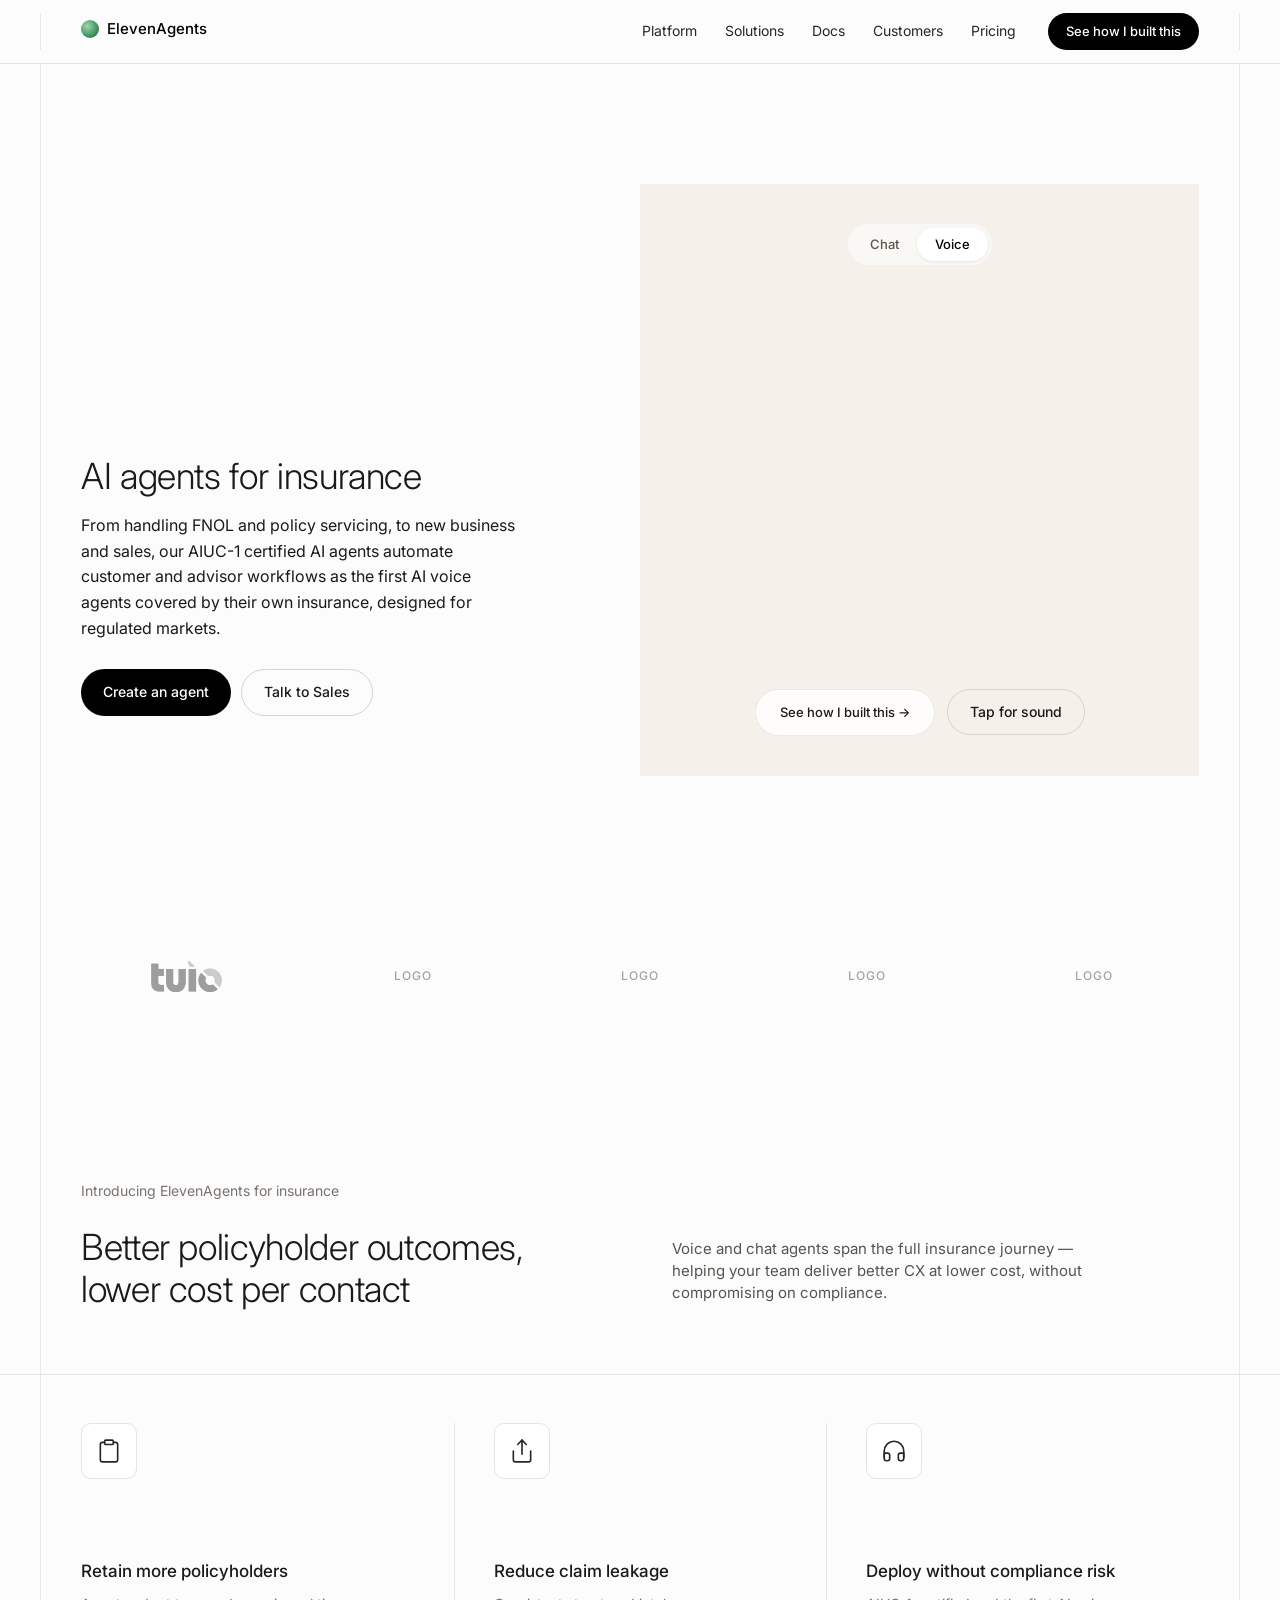
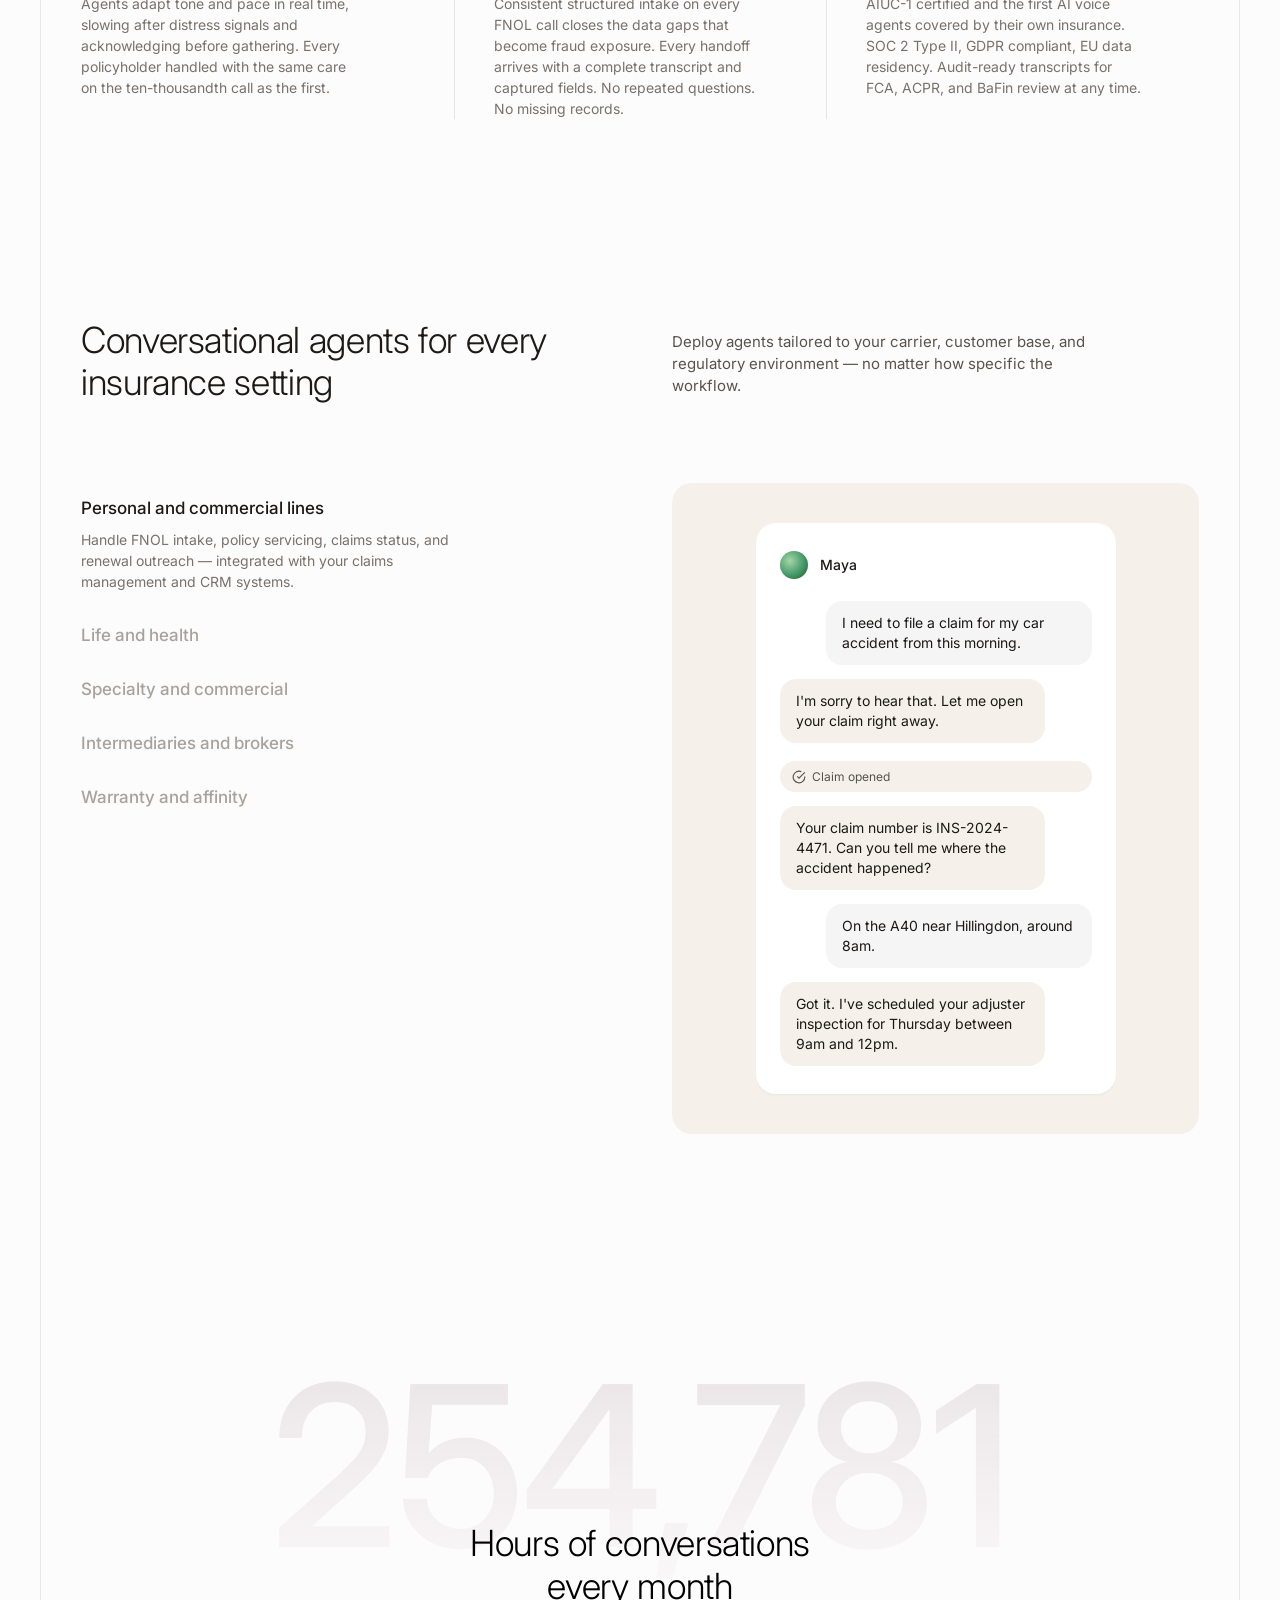
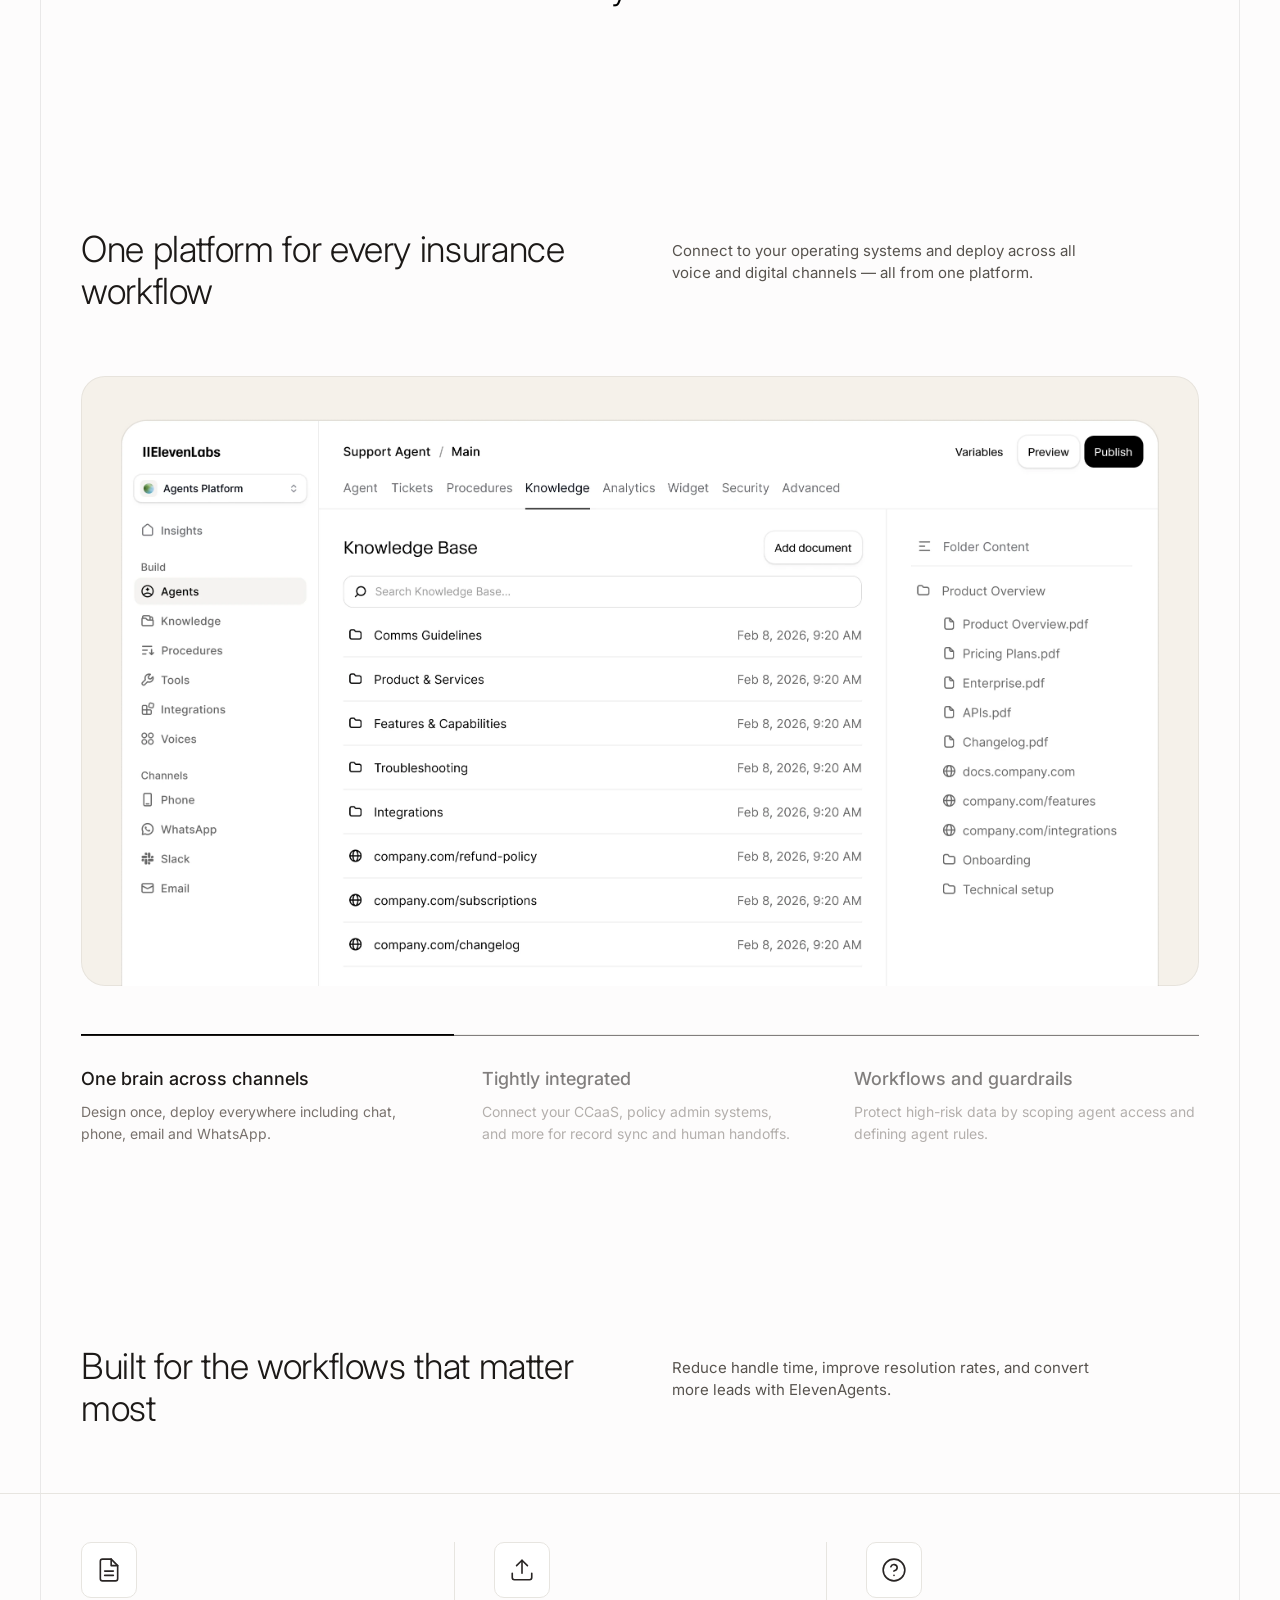
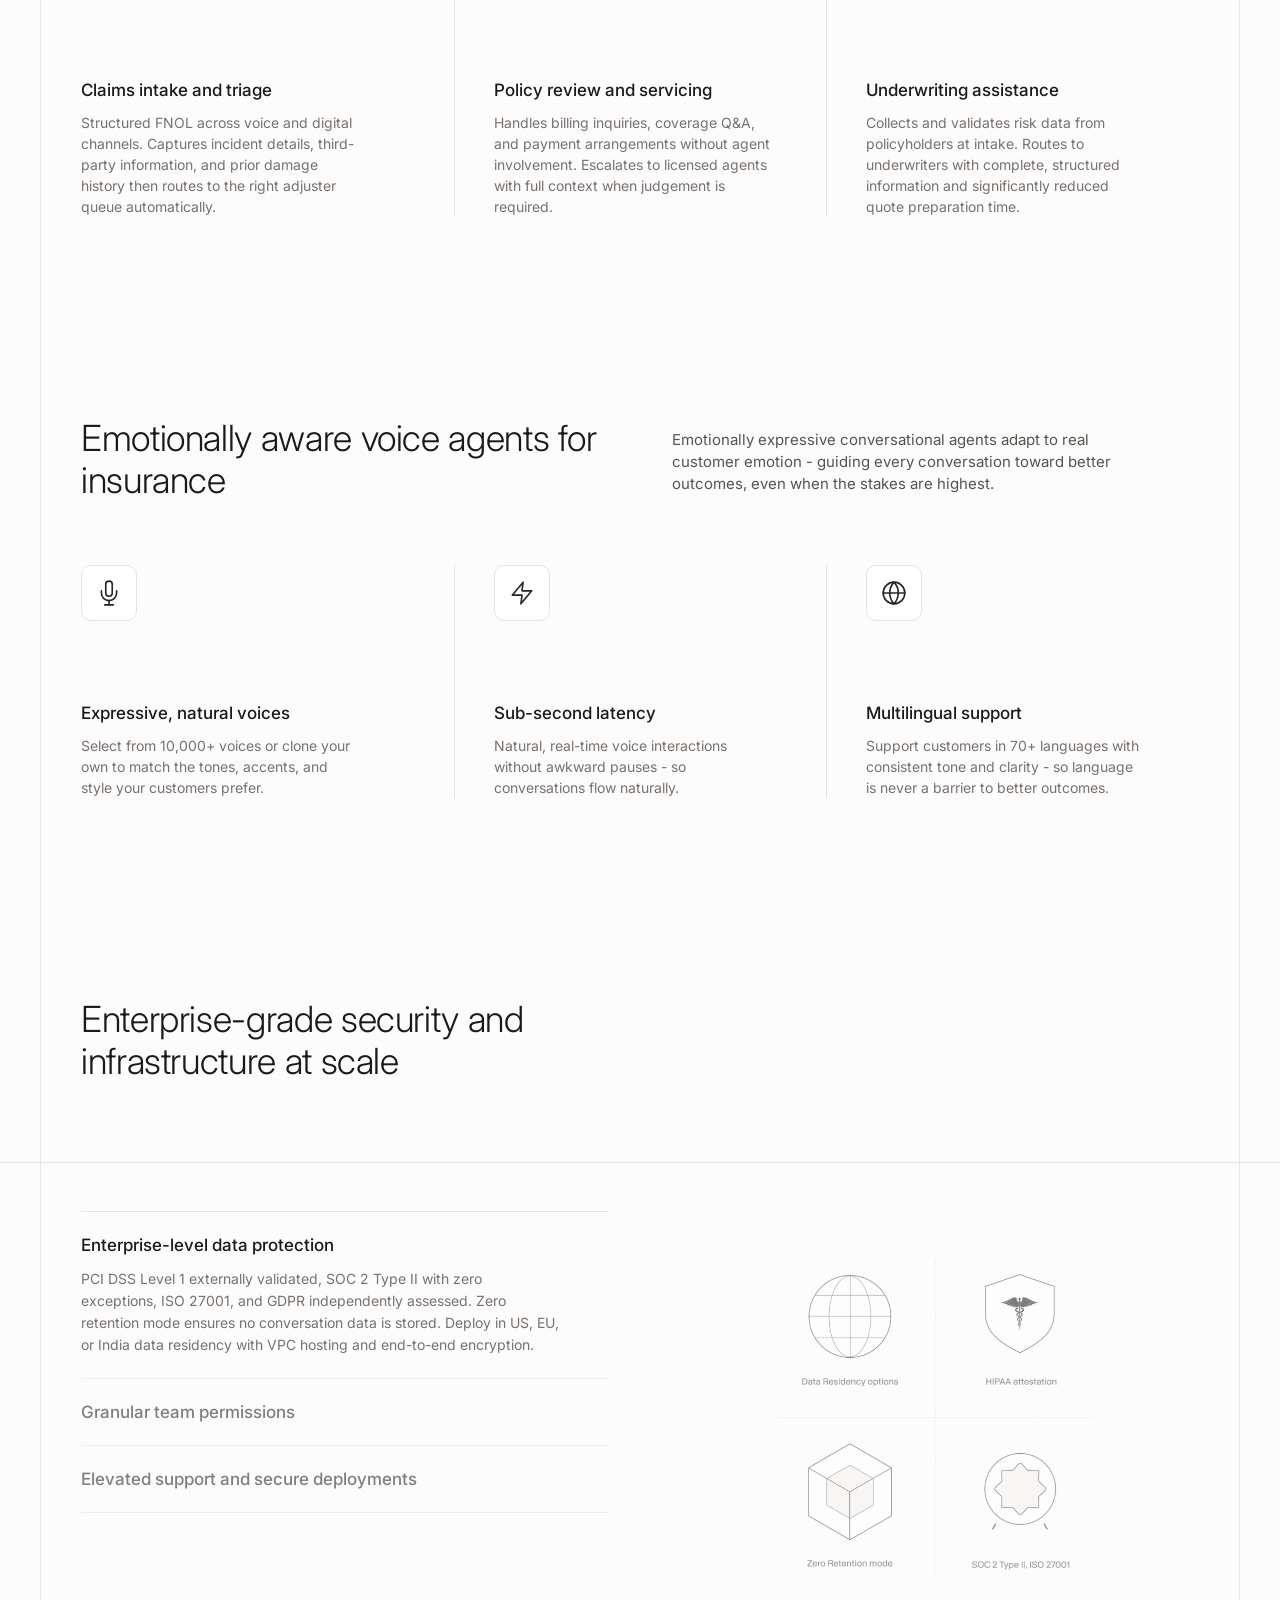
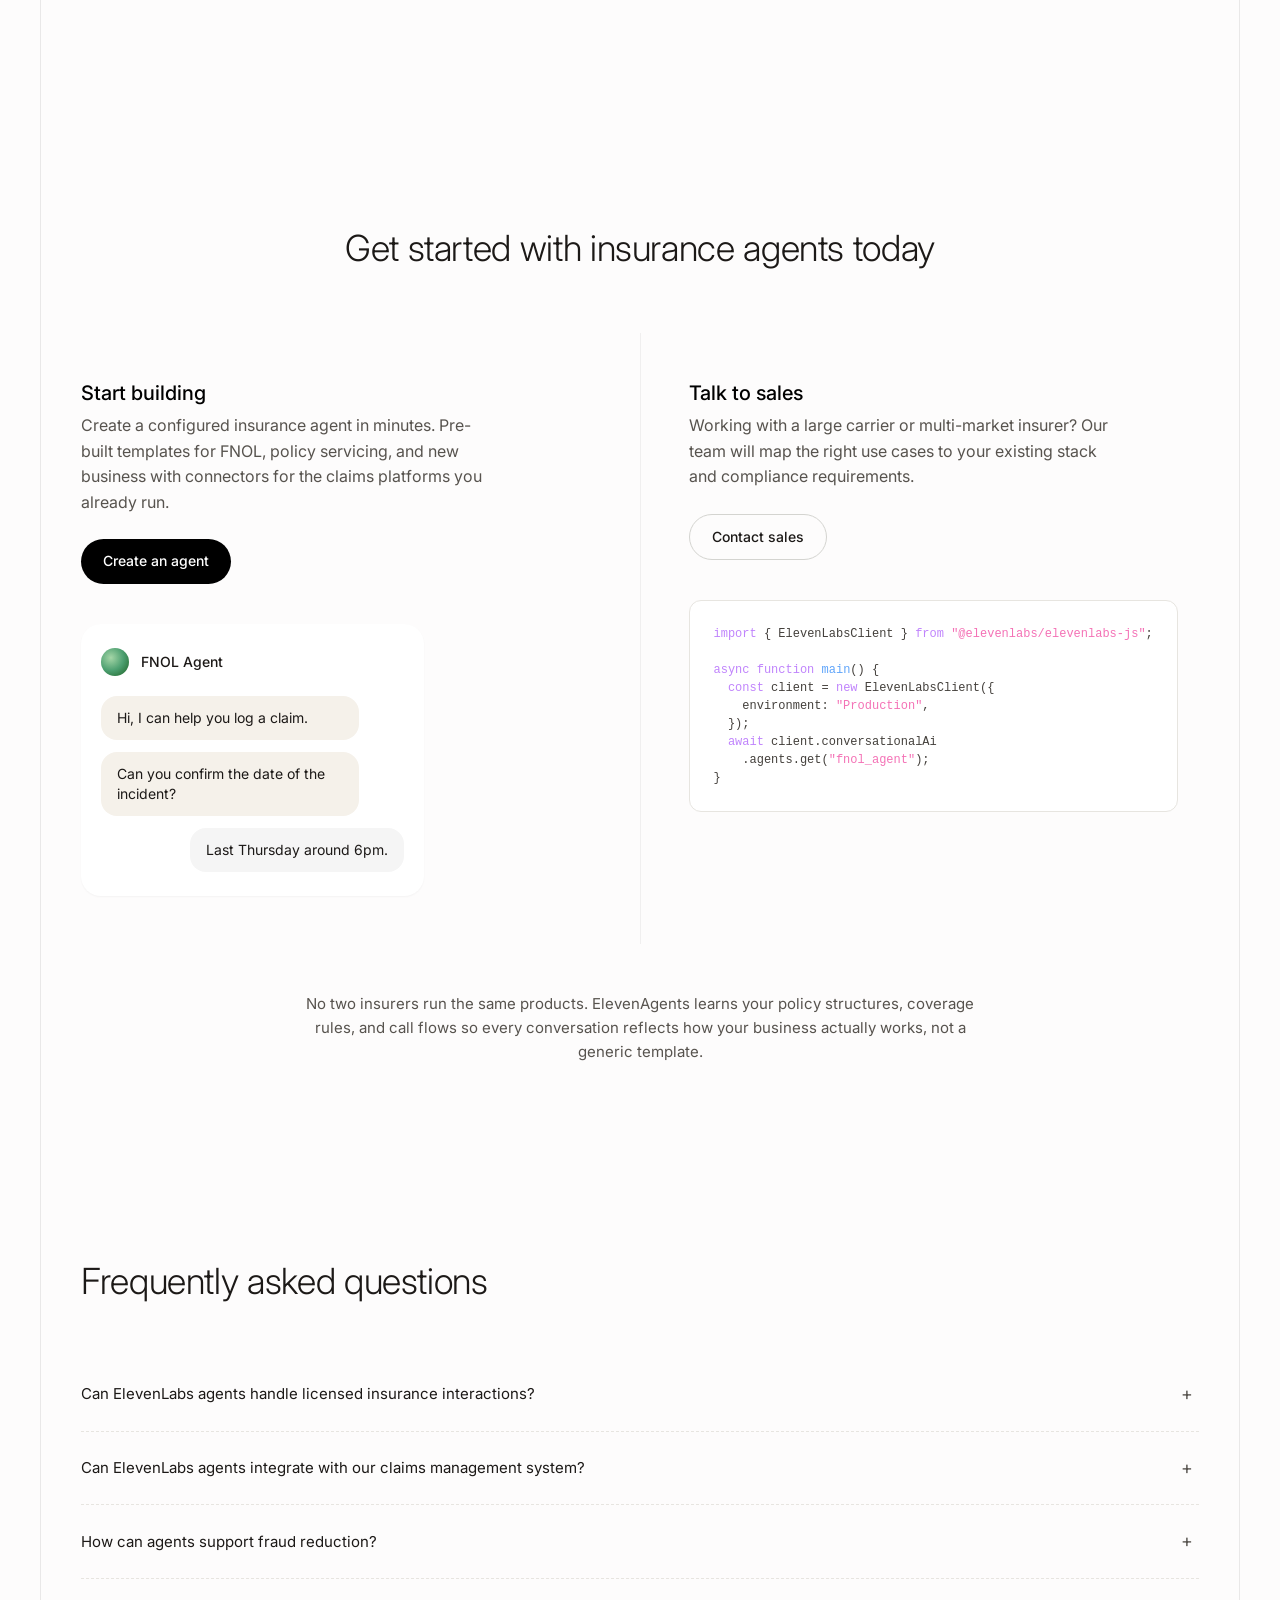
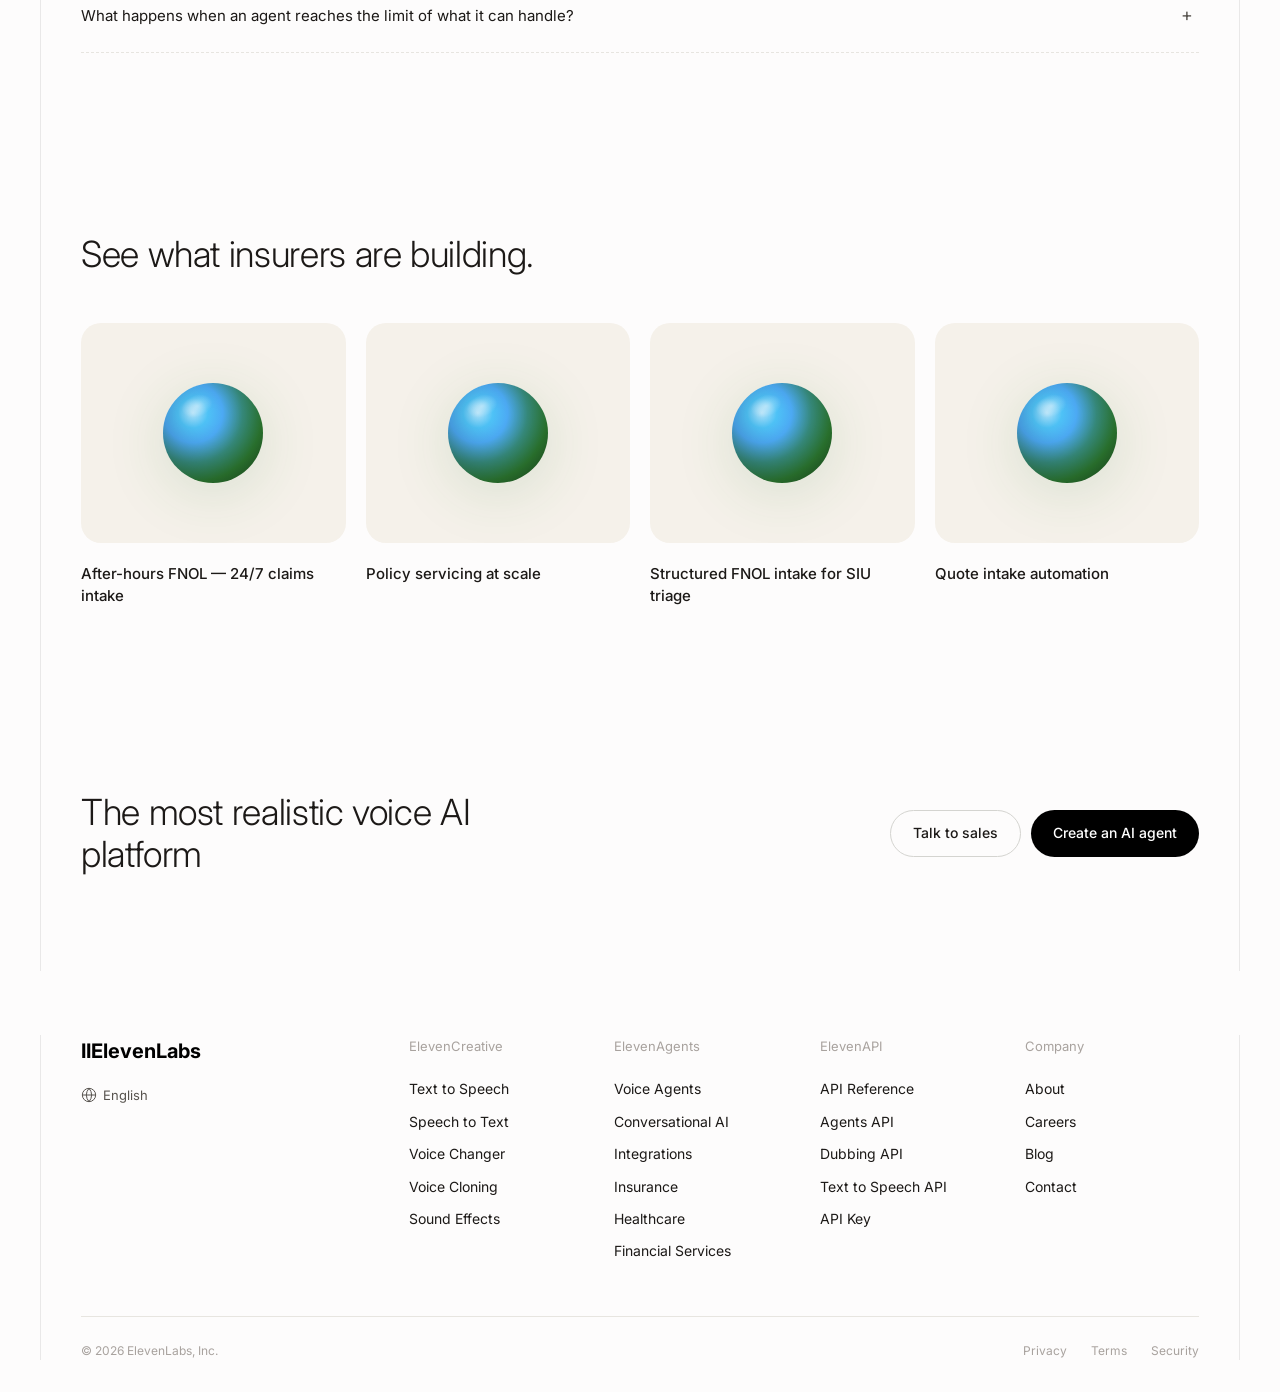
==== index.html @ 8e5d52f4 "Link Talk to Sales buttons to ElevenLabs contact page, Docs to overview Co-Authored-By: Claude Opus " ====
<!DOCTYPE html>
<html lang="en">
<head>
  <meta charset="UTF-8">
  <meta name="viewport" content="width=device-width, initial-scale=1.0">
  <title>ElevenLabs · AI Agents for Insurance</title>
  <meta name="description" content="AI agents that handle claims intake, policy servicing, and new business calls with the accuracy and care that builds lasting trust.">
  <link rel="preconnect" href="https://fonts.googleapis.com">
  <link rel="preconnect" href="https://fonts.gstatic.com" crossorigin>
  <link href="https://fonts.googleapis.com/css2?family=Inter:wght@400;500;600;700&display=swap" rel="stylesheet">
  <style>
    @font-face { font-family: Waldenburg; src: url("https://eleven-public-cdn.elevenlabs.io/marketing_website/_next/static/chunks/src/app/_ui/fonts/waldenburg/KMR-Waldenburg-Buch-latin.1f7863d3c4317f3d.woff2") format("woff2"); font-weight: 300; font-style: normal; font-display: swap; }
    @font-face { font-family: Waldenburg; src: url("https://eleven-public-cdn.elevenlabs.io/marketing_website/_next/static/chunks/src/app/_ui/fonts/waldenburg/KMR-Waldenburg-Normal-latin.47fcefe5bf77b4e5.woff2") format("woff2"); font-weight: 400; font-style: normal; font-display: swap; }
    @font-face { font-family: Waldenburg; src: url("https://eleven-public-cdn.elevenlabs.io/marketing_website/_next/static/chunks/src/app/_ui/fonts/waldenburg/KMR-Waldenburg-Fett-latin.e6b0db8ee0a63897.woff2") format("woff2"); font-weight: 700; font-style: normal; font-display: swap; }
  </style>
  <link rel="stylesheet" href="styles.css">
</head>
<body>

  <!-- ===== 1. HEADER ===== -->
  <header class="site-header">
    <div class="container">
      <div class="header-left">
        <a href="#" class="logo">
          <span class="logo-dot"></span>
          ElevenAgents
        </a>
      </div>
      <div class="header-right">
        <nav class="nav-links">
          <a href="#">Platform</a>
          <a href="#">Solutions</a>
          <a href="https://elevenlabs.io/docs/eleven-agents/overview">Docs</a>
          <a href="#">Customers</a>
          <a href="#">Pricing</a>
        </nav>
        <a href="under-the-hood.html" class="btn btn-primary btn-nav">See how I built this</a>
      </div>
    </div>
  </header>

  <!-- ===== 2. HERO ===== -->
  <section class="hero" id="hero">
    <div class="container">
      <div class="hero-inner">
        <div class="hero-content">
          <h1>AI agents for insurance</h1>
          <p>From handling FNOL and policy servicing, to new business and sales, our AIUC-1 certified AI agents automate customer and advisor workflows as the first AI voice agents covered by their own insurance, designed for regulated markets.</p>
          <div class="hero-ctas">
            <a href="#get-started" class="btn btn-primary">Create an agent</a>
            <a href="https://elevenlabs.io/contact-sales?platform=agents" class="btn btn-outline">Talk to Sales</a>
          </div>
        </div>
        <div class="hero-visual">
          <div class="hero-widget">
            <div class="widget-toggle">
              <span class="toggle-option">Chat</span>
              <span class="toggle-option active">Voice</span>
            </div>
            <video class="sphere-video" autoplay muted loop playsinline preload="auto" poster="">
              <source src="assets/hero-sphere.mp4" type="video/mp4">
            </video>
            <div class="widget-cta-row">
              <a href="under-the-hood.html" class="btn btn-outline widget-cta">See how I built this →</a>
              <button type="button" class="btn btn-outline sphere-audio-toggle" aria-label="Unmute" aria-pressed="false">Tap for sound</button>
            </div>
          </div>
        </div>
      </div>
    </div>
  </section>

  <!-- ===== LOGO BAR ===== -->
  <div class="logo-bar">
    <div class="container">
      <div class="logo-bar-inner">
        <div class="logo-placeholder"><img src="assets/logo-tuio.png" alt="Tuio"></div>
        <div class="logo-placeholder">Logo</div>
        <div class="logo-placeholder">Logo</div>
        <div class="logo-placeholder">Logo</div>
        <div class="logo-placeholder">Logo</div>
      </div>
    </div>
  </div>

  <!-- ===== 3. VALUE PROPS ===== -->
  <section class="value-props" id="value-props">
    <div class="container">
      <span class="section-label">Introducing ElevenAgents for insurance</span>
      <div class="split-header">
        <h2>Better policyholder outcomes, lower cost per contact</h2>
        <p>Voice and chat agents span the full insurance journey — helping your team deliver better CX at lower cost, without compromising on compliance.</p>
      </div>

      <div class="divider"></div>

      <div class="three-col-dividers">
        <div class="col-item">
          <div class="col-icon">
            <svg viewBox="0 0 24 24" fill="none" stroke="currentColor" stroke-width="1.5" stroke-linecap="round" stroke-linejoin="round"><rect x="8" y="2" width="8" height="4" rx="1" ry="1"/><path d="M16 4h2a2 2 0 0 1 2 2v14a2 2 0 0 1-2 2H6a2 2 0 0 1-2-2V6a2 2 0 0 1 2-2h2"/></svg>
          </div>
          <h3>Retain more policyholders</h3>
          <p>Agents adapt tone and pace in real time, slowing after distress signals and acknowledging before gathering. Every policyholder handled with the same care on the ten-thousandth call as the first.</p>
        </div>

        <div class="col-item">
          <div class="col-icon">
            <svg viewBox="0 0 24 24" fill="none" stroke="currentColor" stroke-width="1.5" stroke-linecap="round" stroke-linejoin="round"><path d="M4 12v8a2 2 0 0 0 2 2h12a2 2 0 0 0 2-2v-8"/><polyline points="16 6 12 2 8 6"/><line x1="12" y1="2" x2="12" y2="15"/></svg>
          </div>
          <h3>Reduce claim leakage</h3>
          <p>Consistent structured intake on every FNOL call closes the data gaps that become fraud exposure. Every handoff arrives with a complete transcript and captured fields. No repeated questions. No missing records.</p>
        </div>

        <div class="col-item">
          <div class="col-icon">
            <svg viewBox="0 0 24 24" fill="none" stroke="currentColor" stroke-width="1.5" stroke-linecap="round" stroke-linejoin="round"><path d="M3 18v-6a9 9 0 0 1 18 0v6"/><path d="M21 19a2 2 0 0 1-2 2h-1a2 2 0 0 1-2-2v-3a2 2 0 0 1 2-2h3zM3 19a2 2 0 0 0 2 2h1a2 2 0 0 0 2-2v-3a2 2 0 0 0-2-2H3z"/></svg>
          </div>
          <h3>Deploy without compliance risk</h3>
          <p>AIUC-1 certified and the first AI voice agents covered by their own insurance. SOC 2 Type II, GDPR compliant, EU data residency. Audit-ready transcripts for FCA, ACPR, and BaFin review at any time.</p>
        </div>
      </div>

    </div>
  </section>

  <!-- ===== 4. CONVERSATIONAL AGENTS (TABBED) ===== -->
  <section class="agents" id="agents">
    <div class="container">
      <div class="split-header">
        <h2>Conversational agents for every insurance setting</h2>
        <p>Deploy agents tailored to your carrier, customer base, and regulatory environment — no matter how specific the workflow.</p>
      </div>

      <div class="agents-inner">
        <div class="agents-tabs">
          <div class="agent-tab active" data-tab="1">
            <h4>Personal and commercial lines</h4>
            <div class="agent-tab-body">
              <p>Handle FNOL intake, policy servicing, claims status, and renewal outreach — integrated with your claims management and CRM systems.</p>
            </div>
          </div>

          <div class="agent-tab" data-tab="2">
            <h4>Life and health</h4>
            <div class="agent-tab-body">
              <p>Handle benefit enquiries, claims declarations, enrollment support, and coverage Q&amp;A — scaling across individual and group policies without adding headcount.</p>
            </div>
          </div>

          <div class="agent-tab" data-tab="3">
            <h4>Specialty and commercial</h4>
            <div class="agent-tab-body">
              <p>Handle complex coverage enquiries, broker support, and underwriting data collection across E&amp;S lines, specialty risks, and large commercial portfolios.</p>
            </div>
          </div>

          <div class="agent-tab" data-tab="4">
            <h4>Intermediaries and brokers</h4>
            <div class="agent-tab-body">
              <p>Handle new business intake, quote qualification, client servicing, and carrier placement queries — integrated with your broker management systems.</p>
            </div>
          </div>

          <div class="agent-tab" data-tab="5">
            <h4>Warranty and affinity</h4>
            <div class="agent-tab-body">
              <p>Handle claims intake, eligibility checks, and renewal outreach for extended warranty, GAP insurance, and device protection products — at high volume and low cost per interaction.</p>
            </div>
          </div>
        </div>

        <div class="agents-visual">
          <div class="chat-mockup">
            <div class="chat-header">
              <div class="chat-avatar"></div>
              <span class="chat-name">Maya</span>
            </div>

            <div class="chat-panel active" data-panel="1">
              <div class="chat-bubble user">I need to file a claim for my car accident from this morning.</div>
              <div class="chat-bubble agent">I'm sorry to hear that. Let me open your claim right away.</div>
              <div class="chat-status">
                <svg viewBox="0 0 24 24" fill="none" stroke="currentColor" stroke-width="2" width="14" height="14"><path d="M22 11.08V12a10 10 0 1 1-5.93-9.14"/><polyline points="22 4 12 14.01 9 11.01"/></svg>
                <span>Claim opened</span>
              </div>
              <div class="chat-bubble agent">Your claim number is INS-2024-4471. Can you tell me where the accident happened?</div>
              <div class="chat-bubble user">On the A40 near Hillingdon, around 8am.</div>
              <div class="chat-bubble agent">Got it. I've scheduled your adjuster inspection for Thursday between 9am and 12pm.</div>
            </div>

            <div class="chat-panel" data-panel="2">
              <div class="chat-bubble user">I need to make a claim on my critical illness policy.</div>
              <div class="chat-bubble agent">I can help you with that. Can you confirm your policy reference number?</div>
              <div class="chat-bubble user">It's LH-998821.</div>
              <div class="chat-status">
                <svg viewBox="0 0 24 24" fill="none" stroke="currentColor" stroke-width="2" width="14" height="14"><path d="M22 11.08V12a10 10 0 1 1-5.93-9.14"/><polyline points="22 4 12 14.01 9 11.01"/></svg>
                <span>Policy verified</span>
              </div>
              <div class="chat-bubble agent">Thank you. I can see your policy is active. I'll start the claims declaration now and send the next steps to your registered email.</div>
            </div>

            <div class="chat-panel" data-panel="3">
              <div class="chat-bubble user">I need to check the liability limits on our commercial property policy.</div>
              <div class="chat-bubble agent">Of course. Can you give me your company name and policy number?</div>
              <div class="chat-bubble user">Hartwell Group, policy CP-00445.</div>
              <div class="chat-status">
                <svg viewBox="0 0 24 24" fill="none" stroke="currentColor" stroke-width="2" width="14" height="14"><path d="M22 11.08V12a10 10 0 1 1-5.93-9.14"/><polyline points="22 4 12 14.01 9 11.01"/></svg>
                <span>Account found</span>
              </div>
              <div class="chat-bubble agent">Your current public liability limit is £5 million. Would you like me to connect you with your account manager to discuss an increase?</div>
            </div>

            <div class="chat-panel" data-panel="4">
              <div class="chat-bubble user">I'm looking to get a quote for a new fleet policy, around 40 vehicles.</div>
              <div class="chat-bubble agent">Happy to help. I'll take a few details to get this to the right underwriter. What's the primary use of the fleet?</div>
              <div class="chat-bubble user">Mixed use — some HGVs, mostly light commercial.</div>
              <div class="chat-status">
                <svg viewBox="0 0 24 24" fill="none" stroke="currentColor" stroke-width="2" width="14" height="14"><path d="M22 11.08V12a10 10 0 1 1-5.93-9.14"/><polyline points="22 4 12 14.01 9 11.01"/></svg>
                <span>Submission started</span>
              </div>
              <div class="chat-bubble agent">Got it. I've created a submission and your underwriter will follow up within 2 hours with indicative terms.</div>
            </div>

            <div class="chat-panel" data-panel="5">
              <div class="chat-bubble user">I need to make a claim on my appliance warranty. My washing machine has stopped working.</div>
              <div class="chat-bubble agent">I can help with that. Can you confirm the model and when you purchased it?</div>
              <div class="chat-bubble user">It's a Bosch Serie 6, bought in March 2023.</div>
              <div class="chat-status">
                <svg viewBox="0 0 24 24" fill="none" stroke="currentColor" stroke-width="2" width="14" height="14"><path d="M22 11.08V12a10 10 0 1 1-5.93-9.14"/><polyline points="22 4 12 14.01 9 11.01"/></svg>
                <span>Warranty confirmed</span>
              </div>
              <div class="chat-bubble agent">Your warranty is valid. I've booked a repair visit for Saturday morning between 8am and 1pm.</div>
            </div>

          </div>
        </div>
      </div>
    </div>
  </section>

  <!-- ===== 5. STATS COUNTER ===== -->
  <div class="stats-strip" id="stats">
    <div class="container">
      <div class="stats-number"><span class="count-up" data-target="254786">0</span></div>
      <p class="stats-label">Hours of conversations<br>every month</p>
    </div>
  </div>

  <!-- ===== 6. PLATFORM SECTION ===== -->
  <section class="platform" id="platform">
    <div class="container">
      <div class="split-header">
        <h2>One platform for every insurance workflow</h2>
        <p>Connect to your operating systems and deploy across all voice and digital channels — all from one platform.</p>
      </div>

      <div class="platform-visual">
        <div class="platform-frame">
          <div class="platform-slide active" data-slide="1">
            <img src="assets/platform-knowledge.webp" alt="Knowledge base UI" loading="lazy">
          </div>
          <div class="platform-slide" data-slide="2">
            <img src="assets/platform-integrations.webp" alt="Integrations UI" loading="lazy">
          </div>
          <div class="platform-slide" data-slide="3">
            <img src="assets/platform-workflows.webp" alt="Workflows UI" loading="lazy">
          </div>
        </div>
      </div>

      <div class="platform-cards four-col-grid">
        <button type="button" class="col-item platform-card active" data-card="1">
          <h3>One brain across channels</h3>
          <p>Design once, deploy everywhere including chat, phone, email and WhatsApp.</p>
          <div class="card-progress"><span></span></div>
        </button>
        <button type="button" class="col-item platform-card" data-card="2">
          <h3>Tightly integrated</h3>
          <p>Connect your CCaaS, policy admin systems, and more for record sync and human handoffs.</p>
          <div class="card-progress"><span></span></div>
        </button>
        <button type="button" class="col-item platform-card" data-card="3">
          <h3>Workflows and guardrails</h3>
          <p>Protect high-risk data by scoping agent access and defining agent rules.</p>
          <div class="card-progress"><span></span></div>
        </button>
      </div>
    </div>
  </section>

  <!-- ===== 7. WORKFLOW CARDS — CLUSTER 1 ===== -->
  <section class="workflows" id="workflows">
    <div class="container">
      <div class="split-header">
        <h2>Built for the workflows that matter most</h2>
        <p>Reduce handle time, improve resolution rates, and convert more leads with ElevenAgents.</p>
      </div>

      <div class="divider"></div>

      <div class="three-col-dividers">
        <div class="col-item">
          <div class="col-icon">
            <svg viewBox="0 0 24 24" fill="none" stroke="currentColor" stroke-width="1.5" stroke-linecap="round" stroke-linejoin="round"><path d="M14 2H6a2 2 0 0 0-2 2v16a2 2 0 0 0 2 2h12a2 2 0 0 0 2-2V8z"/><polyline points="14 2 14 8 20 8"/><line x1="16" y1="13" x2="8" y2="13"/><line x1="16" y1="17" x2="8" y2="17"/></svg>
          </div>
          <h3>Claims intake and triage</h3>
          <p>Structured FNOL across voice and digital channels. Captures incident details, third-party information, and prior damage history then routes to the right adjuster queue automatically.</p>
        </div>

        <div class="col-item">
          <div class="col-icon">
            <svg viewBox="0 0 24 24" fill="none" stroke="currentColor" stroke-width="1.5" stroke-linecap="round" stroke-linejoin="round"><path d="M21 15v4a2 2 0 0 1-2 2H5a2 2 0 0 1-2-2v-4"/><polyline points="17 8 12 3 7 8"/><line x1="12" y1="3" x2="12" y2="15"/></svg>
          </div>
          <h3>Policy review and servicing</h3>
          <p>Handles billing inquiries, coverage Q&amp;A, and payment arrangements without agent involvement. Escalates to licensed agents with full context when judgement is required.</p>
        </div>

        <div class="col-item">
          <div class="col-icon">
            <svg viewBox="0 0 24 24" fill="none" stroke="currentColor" stroke-width="1.5" stroke-linecap="round" stroke-linejoin="round"><circle cx="12" cy="12" r="10"/><path d="M9.09 9a3 3 0 0 1 5.83 1c0 2-3 3-3 3"/><line x1="12" y1="17" x2="12.01" y2="17"/></svg>
          </div>
          <h3>Underwriting assistance</h3>
          <p>Collects and validates risk data from policyholders at intake. Routes to underwriters with complete, structured information and significantly reduced quote preparation time.</p>
        </div>
      </div>

    </div>
  </section>

  <!-- ===== 8. EMOTIONALLY AWARE — CLUSTER 2 ===== -->
  <section class="voice-capabilities" id="voice-capabilities">
    <div class="container">
      <div class="split-header">
        <h2>Emotionally aware voice agents for insurance</h2>
        <p>Emotionally expressive conversational agents adapt to real customer emotion - guiding every conversation toward better outcomes, even when the stakes are highest.</p>
      </div>

      <div class="three-col-dividers">
        <div class="col-item">
          <div class="col-icon">
            <svg viewBox="0 0 24 24" fill="none" stroke="currentColor" stroke-width="1.5" stroke-linecap="round" stroke-linejoin="round"><path d="M12 1a3 3 0 0 0-3 3v8a3 3 0 0 0 6 0V4a3 3 0 0 0-3-3z"/><path d="M19 10v2a7 7 0 0 1-14 0v-2"/><line x1="12" y1="19" x2="12" y2="23"/><line x1="8" y1="23" x2="16" y2="23"/></svg>
          </div>
          <h3>Expressive, natural voices</h3>
          <p>Select from 10,000+ voices or clone your own to match the tones, accents, and style your customers prefer.</p>
        </div>

        <div class="col-item">
          <div class="col-icon">
            <svg viewBox="0 0 24 24" fill="none" stroke="currentColor" stroke-width="1.5" stroke-linecap="round" stroke-linejoin="round"><polygon points="13 2 3 14 12 14 11 22 21 10 12 10 13 2"/></svg>
          </div>
          <h3>Sub-second latency</h3>
          <p>Natural, real-time voice interactions without awkward pauses - so conversations flow naturally.</p>
        </div>

        <div class="col-item">
          <div class="col-icon">
            <svg viewBox="0 0 24 24" fill="none" stroke="currentColor" stroke-width="1.5" stroke-linecap="round" stroke-linejoin="round"><circle cx="12" cy="12" r="10"/><line x1="2" y1="12" x2="22" y2="12"/><path d="M12 2a15.3 15.3 0 0 1 4 10 15.3 15.3 0 0 1-4 10 15.3 15.3 0 0 1-4-10 15.3 15.3 0 0 1 4-10z"/></svg>
          </div>
          <h3>Multilingual support</h3>
          <p>Support customers in 70+ languages with consistent tone and clarity - so language is never a barrier to better outcomes.</p>
        </div>
      </div>

    </div>
  </section>

  <!-- ===== 9. ENTERPRISE SECURITY ===== -->
  <section class="security" id="security">
    <div class="container">
      <div class="security-heading-box">
        <h2>Enterprise-grade security and infrastructure at scale</h2>
      </div>

      <div class="divider"></div>

      <div class="security-inner">
        <div class="security-items">
          <div class="sec-item active" data-sec="1">
            <h4>Enterprise-level data protection</h4>
            <div class="sec-body">
              <p>PCI DSS Level 1 externally validated, SOC 2 Type II with zero exceptions, ISO 27001, and GDPR independently assessed. Zero retention mode ensures no conversation data is stored. Deploy in US, EU, or India data residency with VPC hosting and end-to-end encryption.</p>
            </div>
          </div>
          <div class="sec-item" data-sec="2">
            <h4>Granular team permissions</h4>
            <div class="sec-body">
              <p>Role-based access controls, single sign-on, and detailed audit trails give your compliance and security teams full visibility into who accesses what — and when.</p>
            </div>
          </div>
          <div class="sec-item" data-sec="3">
            <h4>Elevated support and secure deployments</h4>
            <div class="sec-body">
              <p>Our forward deployed engineers partner with your team from setup through launch — co-developing workflows, tuning agent behaviour, and supporting custom deployment requirements.</p>
            </div>
          </div>
        </div>

        <div class="security-visual">
          <div class="sec-slide active" data-slide="1">
            <img src="assets/security-data-protection.png" alt="Enterprise data protection" loading="lazy">
          </div>
          <div class="sec-slide" data-slide="2">
            <img src="assets/security-permissions.png" alt="Granular team permissions" loading="lazy">
          </div>
          <div class="sec-slide" data-slide="3">
            <img src="assets/security-support.png" alt="Elevated support and deployments" loading="lazy">
          </div>
        </div>
      </div>
    </div>
  </section>

  <!-- ===== 10. GET STARTED CTAs ===== -->
  <section class="get-started" id="get-started">
    <div class="container">
      <h2>Get started with insurance agents today</h2>

      <div class="cta-split">
        <div class="cta-col">
          <h3>Start building</h3>
          <p>Create a configured insurance agent in minutes. Pre-built templates for FNOL, policy servicing, and new business with connectors for the claims platforms you already run.</p>
          <a href="#" class="btn btn-primary">Create an agent</a>
          <div class="cta-visual">
            <div class="chat-mockup small">
              <div class="chat-header">
                <div class="chat-avatar"></div>
                <span class="chat-name">FNOL Agent</span>
              </div>
              <div class="chat-bubble agent">Hi, I can help you log a claim.</div>
              <div class="chat-bubble agent">Can you confirm the date of the incident?</div>
              <div class="chat-bubble user">Last Thursday around 6pm.</div>
            </div>
          </div>
        </div>

        <div class="cta-col">
          <h3>Talk to sales</h3>
          <p>Working with a large carrier or multi-market insurer? Our team will map the right use cases to your existing stack and compliance requirements.</p>
          <a href="https://elevenlabs.io/contact-sales?platform=agents" class="btn btn-outline">Contact sales</a>
          <div class="cta-visual">
            <div class="code-mockup">
              <code>
<span class="code-kw">import</span> { ElevenLabsClient } <span class="code-kw">from</span> <span class="code-str">"@elevenlabs/elevenlabs-js"</span>;<br><br>
<span class="code-kw">async function</span> <span class="code-fn">main</span>() {<br>
&nbsp;&nbsp;<span class="code-kw">const</span> client = <span class="code-kw">new</span> ElevenLabsClient({<br>
&nbsp;&nbsp;&nbsp;&nbsp;environment: <span class="code-str">"Production"</span>,<br>
&nbsp;&nbsp;});<br>
&nbsp;&nbsp;<span class="code-kw">await</span> client.conversationalAi<br>
&nbsp;&nbsp;&nbsp;&nbsp;.agents.get(<span class="code-str">"fnol_agent"</span>);<br>
}
              </code>
            </div>
          </div>
        </div>
      </div>

      <p class="cta-callout">No two insurers run the same products. ElevenAgents learns your policy structures, coverage rules, and call flows so every conversation reflects how your business actually works, not a generic template.</p>
    </div>
  </section>

  <!-- ===== 11. FAQ ===== -->
  <section class="faq" id="faq">
    <div class="container">
      <h2>Frequently asked questions</h2>

      <div class="faq-list">
        <div class="faq-item">
          <div class="faq-question">
            <h4>Can ElevenLabs agents handle licensed insurance interactions?</h4>
            <span class="faq-toggle">+</span>
          </div>
          <div class="faq-answer">
            <p>Agents handle the pre-licensed workflow including structured intake, triage, and factual servicing. Anything requiring licensed advice or policy authority routes to your licensed team with full context and a complete transcript.</p>
          </div>
        </div>

        <div class="faq-item">
          <div class="faq-question">
            <h4>Can ElevenLabs agents integrate with our claims management system?</h4>
            <span class="faq-toggle">+</span>
          </div>
          <div class="faq-answer">
            <p>Yes. Pre-built connectors for Duck Creek, Guidewire, Majesco, Applied Epic, and Vertafore plus REST API and webhook integration for custom systems.</p>
          </div>
        </div>

        <div class="faq-item">
          <div class="faq-question">
            <h4>How can agents support fraud reduction?</h4>
            <span class="faq-toggle">+</span>
          </div>
          <div class="faq-answer">
            <p>Consistent structured intake is the foundation of effective fraud detection. Agents capture the same required fields on every FNOL call and every transcript is timestamped and searchable, enabling SIU teams to cross-reference narratives against policy history.</p>
          </div>
        </div>

        <div class="faq-item">
          <div class="faq-question">
            <h4>What happens when an agent reaches the limit of what it can handle?</h4>
            <span class="faq-toggle">+</span>
          </div>
          <div class="faq-answer">
            <p>Escalation logic is fully configurable. When a call exceeds scope it transfers to a human agent with the full transcript and call summary already complete. No cold transfers and no repeated information.</p>
          </div>
        </div>
      </div>
    </div>
  </section>

  <!-- ===== 12. SHOWCASE ===== -->
  <section class="showcase" id="showcase">
    <div class="container">
      <h2 class="showcase-heading">See what insurers are building.</h2>
      <div class="showcase-grid">
        <div class="showcase-card">
          <div class="showcase-thumb">
            <div class="sphere small"></div>
          </div>
          <h4>After-hours FNOL — 24/7 claims intake</h4>
        </div>
        <div class="showcase-card">
          <div class="showcase-thumb">
            <div class="sphere small"></div>
          </div>
          <h4>Policy servicing at scale</h4>
        </div>
        <div class="showcase-card">
          <div class="showcase-thumb">
            <div class="sphere small"></div>
          </div>
          <h4>Structured FNOL intake for SIU triage</h4>
        </div>
        <div class="showcase-card">
          <div class="showcase-thumb">
            <div class="sphere small"></div>
          </div>
          <h4>Quote intake automation</h4>
        </div>
      </div>
    </div>
  </section>

  <!-- ===== 13. PRE-FOOTER CTA ===== -->
  <div class="prefooter-cta">
    <div class="container">
      <div class="prefooter-inner">
        <h2>The most realistic voice AI platform</h2>
        <div class="prefooter-buttons">
          <a href="https://elevenlabs.io/contact-sales?platform=agents" class="btn btn-outline">Talk to sales</a>
          <a href="#" class="btn btn-primary">Create an AI agent</a>
        </div>
      </div>
    </div>
  </div>

  <!-- ===== 14. FOOTER ===== -->
  <footer class="site-footer">
    <div class="container">
      <div class="footer-top">
        <div class="footer-brand">
          <span class="footer-logo">IIElevenLabs</span>
          <div class="footer-lang">
            <svg viewBox="0 0 24 24" fill="none" stroke="currentColor" stroke-width="1.5" width="16" height="16"><circle cx="12" cy="12" r="10"/><line x1="2" y1="12" x2="22" y2="12"/><path d="M12 2a15.3 15.3 0 0 1 4 10 15.3 15.3 0 0 1-4 10 15.3 15.3 0 0 1-4-10 15.3 15.3 0 0 1 4-10z"/></svg>
            <span>English</span>
          </div>
        </div>
        <div class="footer-columns">
          <div class="footer-col">
            <h4>ElevenCreative</h4>
            <a href="#">Text to Speech</a>
            <a href="#">Speech to Text</a>
            <a href="#">Voice Changer</a>
            <a href="#">Voice Cloning</a>
            <a href="#">Sound Effects</a>
          </div>
          <div class="footer-col">
            <h4>ElevenAgents</h4>
            <a href="#">Voice Agents</a>
            <a href="#">Conversational AI</a>
            <a href="#">Integrations</a>
            <a href="#">Insurance</a>
            <a href="#">Healthcare</a>
            <a href="#">Financial Services</a>
          </div>
          <div class="footer-col">
            <h4>ElevenAPI</h4>
            <a href="#">API Reference</a>
            <a href="#">Agents API</a>
            <a href="#">Dubbing API</a>
            <a href="#">Text to Speech API</a>
            <a href="#">API Key</a>
          </div>
          <div class="footer-col">
            <h4>Company</h4>
            <a href="#">About</a>
            <a href="#">Careers</a>
            <a href="#">Blog</a>
            <a href="#">Contact</a>
          </div>
        </div>
      </div>
      <div class="footer-bottom">
        <span class="footer-copyright">&copy; 2026 ElevenLabs, Inc.</span>
        <div class="footer-legal">
          <a href="#">Privacy</a>
          <a href="#">Terms</a>
          <a href="#">Security</a>
        </div>
      </div>
    </div>
  </footer>

  <script src="script.js"></script>
</body>
</html>
---- styles.css ----
/* ===== ELEVENLABS DESIGN TOKENS ===== */
:root {
  --el-black: #000000;
  --el-white: #FFFFFF;
  --el-eggshell: #FDFCFC;
  --el-beige: #F5F1EA;
  --el-beige-2: #EDE8DE;
  --el-gray-50: #FAFAFA;
  --el-gray-100: #F5F5F5;
  --el-gray-200: #E7E5E0;
  --el-gray-300: #D4D4D0;
  --el-gray-400: #A8A29E;
  --el-gray-500: #78716C;
  --el-gray-600: #57534E;
  --el-gray-700: #44403C;
  --el-gray-800: #292524;
  --el-gray-900: #1C1917;
  --el-border: #E7E5E0;
  --el-radius-sm: 8px;
  --el-radius-md: 12px;
  --el-radius-lg: 20px;
  --el-radius-pill: 9999px;
  --el-max-width: 1200px;
  --el-font: 'Inter', system-ui, -apple-system, sans-serif;
  --el-font-heading: 'Waldenburg', 'Inter', system-ui, sans-serif;
  --el-placeholder-bg: rgba(255, 220, 50, 0.28);
}

/* ===== RESET & BASE ===== */
*, *::before, *::after { box-sizing: border-box; margin: 0; padding: 0; }
html { scroll-behavior: smooth; }

body {
  font-family: var(--el-font);
  font-size: 18px;
  line-height: 1.6;
  font-weight: 400;
  color: var(--el-gray-900);
  background: var(--el-eggshell);
  -webkit-font-smoothing: antialiased;
  -moz-osx-font-smoothing: grayscale;
  position: relative;
}

img { max-width: 100%; display: block; }
a { color: inherit; text-decoration: none; }
ul { list-style: none; }

.container {
  max-width: var(--el-max-width);
  margin: 0 auto;
  padding: 0 40px;
  border-left: 1px solid rgba(0, 0, 0, 0.08);
  border-right: 1px solid rgba(0, 0, 0, 0.08);
}

/* ===== PLACEHOLDER MARKERS ===== */
.placeholder {
  background: var(--el-placeholder-bg);
  border-radius: 2px;
  padding: 0 3px;
}

/* ===== TYPOGRAPHY ===== */
h1, h2 {
  font-family: var(--el-font-heading);
  color: var(--el-gray-900);
  letter-spacing: -0.01em;
}
h1 { font-size: 36px; line-height: 42px; font-weight: 300; }
h2 { font-size: 36px; line-height: 42px; font-weight: 300; }
h3 { font-family: var(--el-font); font-size: 17px; font-weight: 500; line-height: 24px; color: var(--el-gray-900); }
h4 { font-family: var(--el-font); font-size: 16px; font-weight: 500; line-height: 22px; color: var(--el-gray-900); }

.section-label {
  display: block;
  font-size: 14px;
  font-weight: 400;
  color: var(--el-gray-500);
  margin-bottom: 24px;
}

/* ===== SPLIT HEADERS (heading left / description right) ===== */
.split-header {
  display: grid;
  grid-template-columns: 1fr 1fr;
  gap: 64px;
  align-items: start;
  margin-bottom: 64px;
}
.split-header h2 { max-width: 520px; }
.split-header p {
  font-size: 15px;
  line-height: 22px;
  color: var(--el-gray-600);
  max-width: 440px;
  padding-top: 12px;
}

/* ===== DIVIDERS ===== */
.divider {
  height: 1px;
  background: var(--el-border);
  margin: 0 calc(50% - 50vw) 48px;
  width: 100vw;
}
.divider-bottom {
  margin: 48px calc(50% - 50vw) 0;
}

/* ===== THREE-COLUMN WITH VERTICAL DIVIDERS ===== */
.three-col-dividers {
  display: grid;
  grid-template-columns: repeat(3, 1fr);
  gap: 0;
  position: relative;
}
.three-col-dividers .col-item {
  padding: 0 40px;
  position: relative;
}
.three-col-dividers .col-item:first-child { padding-left: 0; }
.three-col-dividers .col-item:last-child { padding-right: 0; }
.three-col-dividers .col-item + .col-item::before {
  content: '';
  position: absolute;
  left: 0;
  top: 0;
  bottom: 0;
  width: 1px;
  background: var(--el-border);
}
.col-icon {
  width: 56px;
  height: 56px;
  border: 1px solid var(--el-border);
  border-radius: 10px;
  display: flex;
  align-items: center;
  justify-content: center;
  margin-bottom: 80px;
  background: var(--el-white);
}
.col-icon svg { width: 26px; height: 26px; color: var(--el-gray-800); }
.col-item h3 { margin-bottom: 10px; }
.col-item p {
  font-size: 14px;
  line-height: 21px;
  color: var(--el-gray-500);
  max-width: 280px;
}

/* ===== BUTTONS ===== */
.btn {
  display: inline-flex;
  align-items: center;
  justify-content: center;
  gap: 8px;
  font-family: var(--el-font);
  font-size: 14px;
  font-weight: 500;
  border: none;
  border-radius: var(--el-radius-pill);
  padding: 11px 22px;
  cursor: pointer;
  transition: all 0.2s ease;
  white-space: nowrap;
}
.btn-primary { background: var(--el-black); color: var(--el-white); }
.btn-primary:hover { background: var(--el-gray-800); }
.btn-outline {
  background: transparent;
  color: var(--el-gray-900);
  border: 1px solid var(--el-gray-300);
}
.btn-outline:hover { border-color: var(--el-gray-900); }
.btn-nav { padding: 8px 18px; font-size: 13px; }

/* ===== HEADER / NAV ===== */
.site-header {
  position: sticky;
  top: 0;
  z-index: 100;
  height: 64px;
  background: rgba(253, 252, 252, 0.85);
  backdrop-filter: blur(16px);
  -webkit-backdrop-filter: blur(16px);
  border-bottom: 1px solid var(--el-border);
  display: flex;
  align-items: center;
}
.site-header .container {
  display: flex;
  align-items: center;
  justify-content: space-between;
  width: 100%;
}
.logo {
  display: inline-flex;
  align-items: center;
  gap: 8px;
  font-family: var(--el-font);
  font-size: 15px;
  font-weight: 500;
  color: var(--el-black);
}
.logo-dot {
  width: 18px;
  height: 18px;
  border-radius: 50%;
  background: radial-gradient(circle at 35% 35%, #a5d6a7 0%, #4c9f70 50%, #1b5e20 100%);
  display: inline-block;
}
.header-right {
  display: flex;
  align-items: center;
  gap: 32px;
}
.nav-links { display: flex; gap: 28px; }
.nav-links a {
  font-size: 14px;
  font-weight: 400;
  color: var(--el-gray-800);
  transition: color 0.2s;
}
.nav-links a:hover { color: var(--el-black); }

/* ===== HERO ===== */
.hero {
  background: var(--el-eggshell);
  overflow: hidden;
  position: relative;
}
.hero > .container { padding-top: 120px; padding-bottom: 96px; }
.hero-inner {
  display: grid;
  grid-template-columns: 1fr 1fr;
  gap: 0;
  align-items: stretch;
  min-height: 560px;
}
.hero-content {
  display: flex;
  flex-direction: column;
  justify-content: flex-end;
  padding: 60px 48px 60px 0;
  max-width: 560px;
}
.hero h1 { margin-bottom: 16px; }
.hero p {
  font-size: 16px;
  line-height: 1.6;
  color: var(--el-gray-900);
  margin-bottom: 28px;
  max-width: 440px;
}
.hero-ctas { display: flex; gap: 10px; }

/* Hero visual panel with beige bg */
.hero-visual {
  background: var(--el-beige);
  border-radius: 0;
  margin-left: 0;
  display: flex;
  align-items: center;
  justify-content: flex-end;
  position: relative;
}
.hero-widget {
  display: flex;
  flex-direction: column;
  align-items: center;
  gap: 32px;
  width: 100%;
  padding: 40px;
}
.widget-toggle {
  display: inline-flex;
  background: rgba(255,255,255,0.5);
  border-radius: var(--el-radius-pill);
  padding: 4px;
  align-self: center;
}
.toggle-option {
  padding: 6px 18px;
  font-size: 13px;
  font-weight: 500;
  color: var(--el-gray-600);
  border-radius: var(--el-radius-pill);
  cursor: pointer;
}
.toggle-option.active {
  background: var(--el-white);
  color: var(--el-black);
  box-shadow: 0 1px 3px rgba(0,0,0,0.08);
}

/* Animated sphere */
.sphere {
  width: 280px;
  height: 280px;
  border-radius: 50%;
  background: radial-gradient(circle at 30% 30%,
    #b3e5fc 0%,
    #4fc3f7 15%,
    #4dabf5 30%,
    #388e7f 50%,
    #2e7d32 70%,
    #1b4620 100%
  );
  box-shadow:
    0 10px 60px rgba(46, 125, 50, 0.15),
    inset 0 -16px 40px rgba(0,0,0,0.2);
  animation: sphere-float 6s ease-in-out infinite;
  position: relative;
}
.sphere.small { width: 100px; height: 100px; }
.sphere-video {
  width: 360px;
  height: 360px;
  object-fit: contain;
  background: transparent;
  pointer-events: none;
  display: block;
}
.widget-cta-row {
  display: flex;
  align-items: center;
  gap: 12px;
}
.sphere-audio-toggle {
  cursor: pointer;
  box-sizing: border-box;
  line-height: 1.6;
}
@media (max-width: 1024px) {
  .sphere-video { width: 300px; height: 300px; }
}
@media (max-width: 640px) {
  .sphere-video { width: 240px; height: 240px; }
  .widget-cta-row { flex-direction: column; gap: 8px; }
  .sphere-audio-toggle { font-size: 12px; padding: 8px 14px; }
}
.sphere::after {
  content: '';
  position: absolute;
  top: 12%;
  left: 18%;
  width: 32%;
  height: 22%;
  background: radial-gradient(ellipse, rgba(255,255,255,0.45) 0%, transparent 70%);
  border-radius: 50%;
  transform: rotate(-20deg);
}
@keyframes sphere-float {
  0%, 100% { transform: translateY(0); }
  50% { transform: translateY(-10px); }
}

.widget-actions {
  display: flex;
  gap: 32px;
}
.widget-cta {
  margin-top: 0;
  background: rgba(255, 255, 255, 0.85);
  backdrop-filter: blur(8px);
  -webkit-backdrop-filter: blur(8px);
  border: 1px solid rgba(0, 0, 0, 0.08);
  color: var(--el-gray-900);
  font-size: 13px;
  font-weight: 500;
  padding: 12px 24px;
  transition: background 0.2s, transform 0.15s;
}
.widget-cta:hover {
  background: var(--el-white);
  transform: translateY(-1px);
}

/* ===== ARTICLE PAGE ===== */
.article-section {
  background: var(--el-eggshell);
}
.article-section > .container {
  padding-top: 120px;
  padding-bottom: 120px;
  max-width: 800px;
}
.article-back {
  display: inline-block;
  font-size: 14px;
  color: var(--el-gray-500);
  margin-bottom: 48px;
  transition: color 0.2s;
}
.article-back:hover { color: var(--el-gray-900); }
.article-title {
  font-size: 48px;
  line-height: 56px;
  font-weight: 300;
  letter-spacing: -0.01em;
  margin-bottom: 56px;
  max-width: 720px;
}
.article-body {
  font-size: 18px;
  line-height: 1.7;
  color: var(--el-gray-800);
}
.article-body p {
  margin-bottom: 24px;
}
.article-h2 {
  font-size: 28px;
  line-height: 36px;
  font-weight: 400;
  margin-top: 56px;
  margin-bottom: 24px;
  color: var(--el-gray-900);
}
.article-list {
  margin: 0 0 24px;
  padding-left: 24px;
}
.article-list li {
  margin-bottom: 12px;
  position: relative;
  padding-left: 4px;
}
.article-list:not(.article-list-ordered) {
  list-style: none;
  padding-left: 0;
}
.article-list:not(.article-list-ordered) li {
  padding-left: 24px;
}
.article-list:not(.article-list-ordered) li::before {
  content: '';
  position: absolute;
  left: 0;
  top: 14px;
  width: 8px;
  height: 1px;
  background: var(--el-gray-500);
}
.article-list-ordered {
  list-style: decimal;
  padding-left: 24px;
}
.article-list-ordered li {
  padding-left: 8px;
}
.article-list-ordered li::marker {
  color: var(--el-gray-500);
  font-weight: 500;
}
.article-closer {
  font-size: 20px;
  line-height: 30px;
  color: var(--el-gray-900);
  font-weight: 500;
  margin-top: 40px;
  padding-top: 32px;
  border-top: 1px solid var(--el-border);
}
.article-footer-cta {
  margin-top: 80px;
  display: flex;
  justify-content: flex-start;
  gap: 12px;
  flex-wrap: wrap;
}

@media (max-width: 768px) {
  .article-section > .container { padding-top: 64px; padding-bottom: 64px; }
  .article-title { font-size: 32px; line-height: 38px; margin-bottom: 32px; }
  .article-body { font-size: 16px; }
  .article-h2 { font-size: 22px; line-height: 28px; margin-top: 40px; }
}
.widget-action {
  display: flex;
  flex-direction: column;
  align-items: center;
  gap: 6px;
  font-size: 12px;
  color: var(--el-gray-700);
}
.widget-action-icon {
  width: 44px;
  height: 44px;
  border-radius: 50%;
  background: var(--el-black);
  color: var(--el-white);
  display: flex;
  align-items: center;
  justify-content: center;
}
.widget-action-icon svg { width: 18px; height: 18px; }
.widget-action-icon.outline {
  background: var(--el-white);
  color: var(--el-black);
  border: 1px solid var(--el-gray-300);
}

/* ===== HERO TABS ===== */
.hero-tabs {
  display: flex;
  justify-content: center;
  gap: 32px;
  padding: 32px 0 8px;
  border-top: 1px solid var(--el-border);
  margin-top: 40px;
}
.hero-tab {
  font-size: 13px;
  font-weight: 500;
  color: var(--el-gray-500);
  padding: 6px 4px;
  border-bottom: 1px solid transparent;
  transition: all 0.2s;
}
.hero-tab.active,
.hero-tab:hover {
  color: var(--el-gray-900);
  border-bottom-color: var(--el-gray-900);
}

/* ===== 4-COLUMN PLATFORM GRID ===== */
.four-col-grid {
  display: grid;
  grid-template-columns: repeat(4, 1fr);
  gap: 0;
  position: relative;
}
.four-col-grid .col-item {
  padding: 32px 28px 0 28px;
  position: relative;
}
.four-col-grid .col-item:first-child { padding-left: 0; }
.four-col-grid .col-item:last-child { padding-right: 0; }
.four-col-grid .col-item::before {
  content: '';
  position: absolute;
  top: 0;
  left: 0;
  right: 0;
  height: 1px;
  background: var(--el-gray-900);
}
.four-col-grid .col-item:first-child::before { left: 0; }
.four-col-grid .col-item:last-child::before { right: 0; }
.four-col-grid .col-item h3 { margin-bottom: 10px; font-size: 16px; }
.four-col-grid .col-item p {
  font-size: 13px;
  line-height: 20px;
  color: var(--el-gray-500);
  max-width: none;
}
.platform-cards .col-item p { max-width: none; font-size: 14px; line-height: 22px; }
.platform-cards .col-item h3 { font-size: 18px; }
.platform-cards.four-col-grid { grid-template-columns: repeat(3, 1fr); }

/* ===== LOGO BAR ===== */
.logo-bar {
  background: var(--el-eggshell);
}
.logo-bar > .container { padding-top: 80px; padding-bottom: 80px; }
.logo-bar-inner {
  display: grid;
  grid-template-columns: repeat(auto-fit, minmax(180px, 1fr));
  gap: 16px;
  align-items: center;
}
.logo-placeholder {
  min-width: 180px;
  height: 48px;
  background: transparent;
  display: flex;
  align-items: center;
  justify-content: center;
  font-size: 12px;
  color: var(--el-gray-400);
  font-weight: 500;
  letter-spacing: 0.08em;
  text-transform: uppercase;
}
.logo-placeholder img {
  max-height: 32px;
  width: auto;
  filter: grayscale(100%) opacity(0.55);
}

/* ===== VALUE PROPS ===== */
.value-props {
  background: var(--el-eggshell);
}
.value-props > .container { padding-top: 100px; padding-bottom: 100px; }
.value-props .split-header h2 {
  font-size: 36px;
  line-height: 42px;
}

/* ===== CONVERSATIONAL AGENTS ===== */
.agents {
  background: var(--el-eggshell);
}
.agents > .container { padding-top: 100px; padding-bottom: 100px; }
.agents .split-header { margin-bottom: 80px; }

.agents-inner {
  display: grid;
  grid-template-columns: 1fr 1fr;
  gap: 64px;
  align-items: start;
}
.agents-tabs { display: flex; flex-direction: column; gap: 4px; }
.agent-tab {
  padding: 14px 0;
  cursor: pointer;
  transition: all 0.2s;
}
.agent-tab h4 {
  color: var(--el-gray-400);
  transition: color 0.2s;
  font-weight: 500;
  font-size: 17px;
}
.agent-tab.active h4 { color: var(--el-gray-900); }
.agent-tab-body {
  max-height: 0;
  overflow: hidden;
  opacity: 0;
  transition: max-height 0.4s ease, opacity 0.3s ease, margin 0.3s ease;
}
.agent-tab.active .agent-tab-body {
  max-height: 200px;
  opacity: 1;
  margin-top: 10px;
}
.agent-tab-body p {
  font-size: 14px;
  line-height: 21px;
  color: var(--el-gray-500);
  max-width: 380px;
}

.agents-visual {
  background: var(--el-beige);
  border-radius: var(--el-radius-lg);
  padding: 40px;
  min-height: 420px;
  display: flex;
  align-items: flex-start;
  justify-content: center;
}

/* Chat mockup */
.chat-mockup {
  background: var(--el-white);
  border-radius: 20px;
  padding: 28px 24px;
  width: 100%;
  max-width: 360px;
  box-shadow: 0 1px 2px rgba(0,0,0,0.04);
  display: flex;
  flex-direction: column;
  gap: 14px;
}
.chat-mockup.small { max-width: 100%; padding: 24px 20px; gap: 12px; }
.chat-panel { display: none; flex-direction: column; gap: 14px; }
.chat-panel.active { display: flex; }
.chat-header {
  display: flex;
  align-items: center;
  gap: 12px;
  margin-bottom: 8px;
}
.chat-avatar {
  width: 28px;
  height: 28px;
  border-radius: 50%;
  background: radial-gradient(circle at 35% 35%, #a5d6a7 0%, #4c9f70 50%, #1b5e20 100%);
}
.chat-name {
  font-size: 14px;
  font-weight: 500;
  color: var(--el-gray-900);
}
.chat-bubble {
  font-size: 14px;
  line-height: 20px;
  padding: 12px 16px;
  border-radius: 16px;
  max-width: 85%;
}
.chat-bubble.agent {
  background: var(--el-beige);
  color: var(--el-gray-900);
}
.chat-bubble.user {
  background: var(--el-gray-100);
  color: var(--el-gray-900);
  margin-left: auto;
}
.chat-status {
  display: inline-flex;
  align-items: center;
  gap: 6px;
  font-size: 12px;
  color: var(--el-gray-600);
  background: var(--el-beige);
  padding: 6px 12px;
  border-radius: var(--el-radius-pill);
  margin-top: 4px;
}

/* ===== STATS STRIP ===== */
.stats-strip {
  text-align: center;
  background: var(--el-eggshell);
}
.stats-strip > .container { padding-top: 120px; padding-bottom: 120px; }
.stats-number {
  font-family: var(--el-font-heading);
  font-size: 224px;
  font-weight: 500;
  line-height: 1;
  margin: 0;
  letter-spacing: -0.02em;
  background-image: linear-gradient(rgb(235, 229, 231) 7%, rgba(235, 229, 231, 0.2) 100%);
  -webkit-background-clip: text;
  background-clip: text;
  -webkit-text-fill-color: transparent;
  color: transparent;
}
.stats-strip .stats-label {
  font-family: var(--el-font-heading);
  font-size: 36px;
  font-weight: 300;
  line-height: 43px;
  letter-spacing: -0.01em;
  text-transform: none;
  color: #000;
  margin: -56px auto 0;
  max-width: 576px;
  position: relative;
}

/* ===== PLATFORM SECTION ===== */
.platform {
  background: var(--el-eggshell);
}
.platform > .container { padding-top: 100px; padding-bottom: 100px; }
.platform-visual {
  margin-bottom: 48px;
}
.platform-frame {
  position: relative;
  border-radius: 24px;
  background: var(--el-beige);
  padding: 40px 40px 0;
  overflow: hidden;
  aspect-ratio: 11 / 6;
  box-shadow: inset 0 0 0 1px rgba(0,0,0,.06);
}
.visual-placeholder {
  font-size: 14px;
  color: var(--el-gray-400);
  font-weight: 500;
}

/* ===== WORKFLOW & VOICE CLUSTERS ===== */
.workflows, .voice-capabilities {
  background: var(--el-eggshell);
}
.workflows > .container,
.voice-capabilities > .container { padding-top: 100px; padding-bottom: 100px; }

/* ===== SECURITY ===== */
.security {
  background: var(--el-eggshell);
}
.security > .container { padding-top: 100px; padding-bottom: 100px; }
.security h2 { max-width: 540px; margin-bottom: 56px; }
.security-heading-box {
  margin-bottom: 80px;
}
.security-heading-box h2 {
  max-width: 640px;
  margin: 0;
}
.security-inner {
  display: grid;
  grid-template-columns: 1fr 1fr;
  gap: 64px;
  align-items: start;
}
.security-content { display: flex; flex-direction: column; gap: 0; }
.security-item {
  border-top: 1px solid var(--el-border);
  padding: 20px 0;
  cursor: pointer;
}
.security-item:last-child { border-bottom: 1px solid var(--el-border); }
.security-item-header {
  display: flex;
  align-items: center;
  gap: 10px;
}
.security-item-header svg { color: var(--el-gray-700); flex-shrink: 0; }
.security-item-body {
  max-height: 0;
  overflow: hidden;
  opacity: 0;
  transition: max-height 0.3s ease, opacity 0.3s ease, margin 0.3s ease;
}
.security-item.active .security-item-body {
  max-height: 200px;
  opacity: 1;
  margin-top: 12px;
}
.security-item-body p {
  font-size: 14px;
  line-height: 21px;
  color: var(--el-gray-500);
  padding-left: 28px;
}
.security-badges {
  display: grid;
  grid-template-columns: 1fr 1fr;
  gap: 24px;
}
.badge-item {
  background: var(--el-beige);
  border-radius: var(--el-radius-md);
  padding: 40px 20px;
  display: flex;
  flex-direction: column;
  align-items: center;
  justify-content: center;
  gap: 16px;
  aspect-ratio: 1;
}
.badge-icon {
  width: 64px;
  height: 64px;
  display: flex;
  align-items: center;
  justify-content: center;
}
.badge-icon svg { width: 100%; height: 100%; color: var(--el-gray-600); }
.badge-item span {
  font-size: 12px;
  color: var(--el-gray-500);
  font-weight: 400;
}

/* ===== GET STARTED ===== */
.get-started {
  background: var(--el-eggshell);
}
.get-started > .container { padding-top: 96px; padding-bottom: 96px; }
.get-started h2 { margin-bottom: 64px; text-align: center; }
.cta-split {
  display: grid;
  grid-template-columns: 1fr 1px 1fr;
  gap: 0;
  text-align: left;
  position: relative;
}
.cta-split::before {
  content: '';
  grid-column: 2;
  grid-row: 1;
  background: rgba(0, 0, 0, 0.05);
  justify-self: stretch;
}
.cta-col {
  padding: 48px;
  text-align: left;
  display: flex;
  flex-direction: column;
  align-items: flex-start;
}
.cta-col:first-child { grid-column: 1; padding-left: 0; }
.cta-col:last-child { grid-column: 3; padding-right: 0; }
.cta-col h3 { font-size: 20px; font-weight: 500; margin-bottom: 8px; color: #000; }
.cta-col > p {
  font-size: 16px;
  line-height: 1.6;
  color: var(--el-gray-600);
  margin-bottom: 24px;
  max-width: 420px;
}
.cta-buttons { display: flex; gap: 10px; }
.cta-visual { margin-top: 40px; }
.cta-callout {
  margin-top: 48px;
  font-size: 15px;
  line-height: 1.6;
  color: var(--el-gray-600);
  text-align: center;
  max-width: 680px;
  margin-left: auto;
  margin-right: auto;
}
.code-mockup {
  background: var(--el-white);
  border-radius: var(--el-radius-md);
  padding: 24px;
  font-family: 'SF Mono', Menlo, monospace;
  font-size: 12px;
  line-height: 18px;
  color: var(--el-gray-700);
  border: 1px solid var(--el-border);
  overflow-x: auto;
}
.code-kw { color: #c084fc; }
.code-str { color: #f472b6; }
.code-fn { color: #60a5fa; }

/* ===== FAQ ===== */
.faq {
  background: var(--el-eggshell);
}
.faq > .container { padding-top: 100px; padding-bottom: 100px; }
.faq h2 { margin-bottom: 56px; }
.faq-list { }
.faq-item { }
.faq-question {
  display: flex;
  align-items: center;
  justify-content: space-between;
  padding: 22px 0;
  cursor: pointer;
  transition: color 0.2s;
  gap: 16px;
  border-bottom: 1px dashed var(--el-border);
}
.faq-question:hover { color: var(--el-black); }
.faq-question h4 {
  font-weight: 400;
  font-size: 15px;
  color: var(--el-gray-900);
  flex: 1;
}
.faq-toggle {
  font-size: 18px;
  color: var(--el-gray-600);
  width: 24px;
  text-align: center;
  flex-shrink: 0;
  transition: transform 0.3s ease;
  display: inline-block;
}
.faq-item.active .faq-toggle { transform: rotate(45deg); }
.faq-answer {
  max-height: 0;
  overflow: hidden;
  opacity: 0;
  transition: max-height 0.4s ease, opacity 0.3s ease, padding 0.3s ease;
}
.faq-item.active .faq-answer { max-height: 300px; opacity: 1; padding: 16px 0 20px; }
.faq-answer p {
  font-size: 14px;
  line-height: 21px;
  color: var(--el-gray-500);
  max-width: 700px;
}

/* ===== SHOWCASE ===== */
.showcase {
  background: var(--el-eggshell);
}
.showcase > .container { padding-top: 80px; padding-bottom: 80px; }
.showcase-heading { margin-bottom: 48px; }
.showcase-grid {
  display: grid;
  grid-template-columns: repeat(4, 1fr);
  gap: 20px;
}
.showcase-card { }
.showcase-thumb {
  background: var(--el-beige);
  border-radius: var(--el-radius-lg);
  aspect-ratio: 1.2/1;
  display: flex;
  align-items: center;
  justify-content: center;
  margin-bottom: 20px;
  overflow: hidden;
}
.showcase-card h4 { margin-bottom: 8px; font-size: 15px; font-weight: 500; }
.showcase-card p {
  font-size: 13px;
  line-height: 19px;
  color: var(--el-gray-500);
}

/* ===== PRE-FOOTER CTA ===== */
.prefooter-cta {
  background: var(--el-eggshell);
}
.prefooter-cta > .container { padding-top: 96px; padding-bottom: 96px; }
.prefooter-inner {
  display: flex;
  align-items: center;
  justify-content: space-between;
  gap: 40px;
}
.prefooter-inner h2 {
  font-size: 36px;
  line-height: 42px;
  max-width: 480px;
}
.prefooter-buttons { display: flex; gap: 10px; }

/* ===== FOOTER ===== */
.site-footer {
  background: var(--el-eggshell);
  padding: 64px 0 32px;
  color: var(--el-gray-600);
}
.footer-top {
  display: grid;
  grid-template-columns: 1fr 3fr;
  gap: 64px;
  padding-bottom: 48px;
  border-bottom: 1px solid var(--el-border);
}
.footer-brand { }
.footer-logo {
  display: block;
  font-family: var(--el-font-heading);
  font-size: 20px;
  font-weight: 700;
  color: var(--el-black);
  margin-bottom: 16px;
}
.footer-lang {
  display: inline-flex;
  align-items: center;
  gap: 6px;
  font-size: 13px;
  color: var(--el-gray-600);
}
.footer-columns {
  display: grid;
  grid-template-columns: repeat(4, 1fr);
  gap: 32px;
}
.footer-col h4 {
  color: var(--el-gray-400);
  font-size: 13px;
  font-weight: 400;
  margin-bottom: 16px;
}
.footer-col a {
  display: block;
  font-size: 14px;
  color: var(--el-gray-900);
  padding: 5px 0;
  transition: color 0.2s;
}
.footer-col a:hover { color: var(--el-gray-500); }
.footer-bottom {
  padding-top: 24px;
  display: flex;
  justify-content: space-between;
  align-items: center;
}
.footer-copyright { font-size: 12px; color: var(--el-gray-400); }
.footer-legal { display: flex; gap: 24px; }
.footer-legal a { font-size: 12px; color: var(--el-gray-400); }
.footer-legal a:hover { color: var(--el-gray-700); }

/* ===== RESPONSIVE ===== */
@media (max-width: 900px) {
  h1 { font-size: 34px; line-height: 40px; }
  h2 { font-size: 30px; line-height: 36px; }
  .container { padding: 0 24px; }
  .nav-links { display: none; }

  .split-header { grid-template-columns: 1fr; gap: 20px; margin-bottom: 40px; }
  .split-header h2 { max-width: 100%; }

  .hero-inner { grid-template-columns: 1fr; min-height: auto; }
  .hero-content { padding: 40px 0; }
  .hero-visual { min-height: 420px; }

  .logo-bar-inner { flex-wrap: wrap; gap: 16px; }
  .logo-placeholder { flex: 0 0 calc(50% - 8px); }

  .three-col-dividers { grid-template-columns: 1fr; gap: 40px; }
  .three-col-dividers .col-item { padding: 0; }
  .three-col-dividers .col-item + .col-item::before { display: none; }
  .col-icon { margin-bottom: 24px; }

  .agents-inner { grid-template-columns: 1fr; gap: 32px; }
  .stats-number { font-size: 80px; }
  .stats-strip .stats-label { font-size: 22px; line-height: 28px; margin-top: -8px; }

  .security-inner { grid-template-columns: 1fr; gap: 40px; }

  .cta-split { grid-template-columns: 1fr; gap: 40px; }
  .cta-col { padding: 0; }
  .cta-col + .cta-col::before { display: none; }

  .showcase-grid { grid-template-columns: repeat(2, 1fr); }
  .four-col-grid { grid-template-columns: 1fr; gap: 32px; }
  .four-col-grid .col-item { padding: 24px 0 0 0; }
  .hero-tabs { flex-wrap: wrap; gap: 16px; justify-content: flex-start; }

  .prefooter-inner { flex-direction: column; align-items: flex-start; gap: 24px; }

  .footer-top { grid-template-columns: 1fr; gap: 32px; }
  .footer-columns { grid-template-columns: repeat(2, 1fr); }
  .footer-bottom { flex-direction: column; gap: 12px; }
}

/* ===== PLATFORM DYNAMIC ===== */
.platform-slide {
  position: absolute;
  inset: 40px 40px 0 40px;
  opacity: 0;
  transition: opacity .6s ease;
  pointer-events: none;
}
.platform-slide.active { opacity: 1; pointer-events: auto; }
.platform-slide img {
  width: 100%;
  height: 100%;
  object-fit: cover;
  object-position: top center;
  border-radius: 16px 16px 0 0;
  display: block;
}

.platform-card {
  position: relative;
  text-align: left; font: inherit; color: inherit;
  background: transparent; border: none; cursor: pointer;
  padding: 24px 20px 28px; border-top: 1px solid var(--el-border);
  opacity: .55; transition: opacity .3s ease;
}
.platform-card.active { opacity: 1; }
.platform-card:hover { opacity: .85; }
.platform-card.active:hover { opacity: 1; }
.card-progress {
  position: absolute; top: -1px; left: 0; right: 0;
  height: 1px; background: transparent; overflow: hidden;
}
.card-progress span {
  display: block; height: 100%; width: 0;
  background: var(--el-black);
}
.platform-card.active .card-progress span {
  animation: cardProgress 6s linear forwards;
}
@keyframes cardProgress {
  from { width: 0; }
  to { width: 100%; }
}

/* ===== MOBILE RESPONSIVE (<=768) ===== */
@media (max-width: 768px) {
  html, body { overflow-x: hidden; }
  body::before, body::after { display: none; }

  .container { padding: 0 20px; }
  section { padding: 64px 0 !important; }

  h1 { font-size: 32px; line-height: 38px; }
  h2 { font-size: 26px; line-height: 32px; }
  h3 { font-size: 18px; line-height: 24px; }
  p  { font-size: 15px; line-height: 22px; }

  /* Nav */
  .nav-links, .nav-cta .btn-ghost { display: none; }
  .header-inner { padding: 14px 0; }

  /* Hero */
  .hero { padding: 48px 0 32px; }
  .hero-inner { grid-template-columns: minmax(0, 1fr); gap: 24px; }
  .hero-content { padding: 0; text-align: left; max-width: 100%; min-width: 0; }
  .hero-cta { flex-wrap: wrap; gap: 10px; }
  .hero-cta .btn { flex: 1 1 auto; }
  .hero-visual { min-height: 300px; }

  /* Logo bar */
  .logo-bar { padding: 32px 0; }
  .logo-bar-inner { flex-wrap: wrap; gap: 24px; justify-content: center; }
  .logo-placeholder { flex: 0 0 calc(33% - 16px); }
  .logo-placeholder img { max-height: 24px; }

  /* Split headers */
  .split-header { grid-template-columns: 1fr !important; gap: 16px; margin-bottom: 32px; }
  .split-header h2 { max-width: 100%; font-size: 26px; line-height: 32px; }

  /* 3-col dividers -> stack */
  .three-col-dividers { grid-template-columns: 1fr !important; gap: 32px; }
  .three-col-dividers .col-item { padding: 0; }
  .three-col-dividers .col-item::before { display: none !important; }
  .col-icon { width: 48px; height: 48px; margin-bottom: 16px; }
  .col-icon svg { width: 22px; height: 22px; }

  /* Agents section */
  .agents-inner { grid-template-columns: 1fr !important; gap: 24px; }
  .agents-visual { padding: 20px; min-height: auto; }
  .chat-mockup { max-width: 100%; }
  .agent-tab h4 { font-size: 16px; }

  /* Stats */
  .stats-number { font-size: 56px !important; line-height: 1 !important; }
  .stats-label { font-size: 18px !important; line-height: 24px !important; }

  /* Platform dynamic */
  .platform-frame {
    padding: 20px 20px 0;
    aspect-ratio: auto;
    min-height: 240px;
    border-radius: 16px;
  }
  .platform-slide { inset: 20px 20px 0 20px; }
  .platform-slide img { border-radius: 10px 10px 0 0; }
  .platform-cards.four-col-grid {
    grid-template-columns: 1fr !important;
    gap: 0;
  }
  .platform-card { padding: 20px 0 24px; }
  .platform-card h3 { font-size: 17px; }
  .platform-card p  { font-size: 14px; }

  /* Four-col grid generally */
  .four-col-grid { grid-template-columns: 1fr !important; gap: 0; }
  .four-col-grid .col-item { padding: 20px 0; border-top: 1px solid var(--el-border); }

  /* Security / dark section */
  .security-inner { grid-template-columns: 1fr !important; gap: 32px; }

  /* CTAs split */
  .cta-split { grid-template-columns: minmax(0, 1fr) !important; gap: 32px; }
  .cta-split::before { display: none !important; }
  .cta-col { padding: 0 !important; min-width: 0; grid-column: 1 !important; }
  .cta-col + .cta-col::before { display: none !important; }
  .code-mockup { font-size: 11px; padding: 16px; }

  /* Showcase grid */
  .showcase-grid { grid-template-columns: 1fr !important; gap: 16px; }

  /* FAQ */
  .faq-question { font-size: 16px; padding: 20px 0; }
  .faq-answer   { font-size: 14px; }

  /* Prefooter CTA */
  .prefooter-inner { flex-direction: column; align-items: flex-start; gap: 20px; }
  .prefooter-inner h2 { font-size: 24px; line-height: 30px; }
  .prefooter-buttons { flex-wrap: wrap; }

  /* Footer */
  .footer-top { grid-template-columns: 1fr !important; gap: 32px; }
  .footer-columns { grid-template-columns: repeat(2, 1fr) !important; gap: 24px; }
  .footer-bottom { flex-direction: column; gap: 10px; align-items: flex-start; }

  /* Dividers full-bleed on mobile */
  .divider { margin-left: -20px; margin-right: -20px; width: calc(100% + 40px); }

  /* Buttons */
  .btn { font-size: 14px; padding: 10px 18px; }
}

@media (max-width: 420px) {
  h1 { font-size: 28px; line-height: 34px; }
  h2 { font-size: 24px; line-height: 30px; }
  .logo-placeholder { flex: 0 0 calc(50% - 12px); }
}

/* ===== SECURITY DYNAMIC (tabbed) ===== */
.security .security-inner { display: grid; grid-template-columns: 1fr 1fr; gap: 64px; align-items: start; }
.security-items { display: flex; flex-direction: column; }
.sec-item {
  padding: 22px 0;
  border-top: 1px solid var(--el-border);
  cursor: pointer;
  transition: opacity .25s ease;
  opacity: .55;
}
.sec-item:last-child { border-bottom: 1px solid var(--el-border); }
.sec-item.active { opacity: 1; }
.sec-item:hover { opacity: .85; }
.sec-item.active:hover { opacity: 1; }
.sec-item h4 {
  display: flex; align-items: center; gap: 10px;
  font-size: 17px; font-weight: 500; color: var(--el-gray-900);
  margin: 0;
}
.sec-icon { font-size: 15px; }
.sec-body {
  max-height: 0; overflow: hidden;
  opacity: 0;
  transition: max-height .4s ease, opacity .3s ease, margin .3s ease;
}
.sec-item.active .sec-body {
  max-height: 260px;
  opacity: 1;
  margin-top: 12px;
}
.sec-body p {
  font-size: 14px; line-height: 22px;
  color: var(--el-gray-500);
  max-width: 480px;
}
.security-visual {
  position: relative;
  min-height: 420px;
  display: flex; align-items: center; justify-content: center;
  overflow: hidden;
}
.sec-compliance-grid {
  display: grid;
  grid-template-columns: 1fr 1fr;
  width: 100%;
  max-width: 420px;
}
.sec-compliance-cell {
  display: flex;
  flex-direction: column;
  align-items: center;
  justify-content: center;
  gap: 14px;
  padding: 36px 20px;
  border-right: 1px solid var(--el-border);
  border-bottom: 1px solid var(--el-border);
}
.sec-compliance-cell:nth-child(2),
.sec-compliance-cell:nth-child(4) { border-right: none; }
.sec-compliance-cell:nth-child(3),
.sec-compliance-cell:nth-child(4) { border-bottom: none; }
.sec-compliance-cell svg { width: 56px; height: 56px; }
.sec-compliance-cell span {
  font-size: 12px; color: #A8A29E; text-align: center;
}
.sec-slide {
  position: absolute; inset: 0;
  display: flex; flex-direction: column;
  align-items: center; justify-content: center;
  gap: 20px;
  opacity: 0;
  transition: opacity .5s ease;
  pointer-events: none;
  padding: 40px;
}
.sec-slide.active { opacity: 1; pointer-events: auto; }
.sec-slide svg { width: 240px; height: 240px; }
.sec-slide img { max-width: 100%; max-height: 380px; object-fit: contain; }
.sec-caption { font-size: 13px; color: #737373; }

@media (max-width: 768px) {
  .security .security-inner { grid-template-columns: 1fr !important; gap: 32px; }
  .security-visual { min-height: 280px; }
  .sec-slide svg { width: 180px; height: 180px; }
}
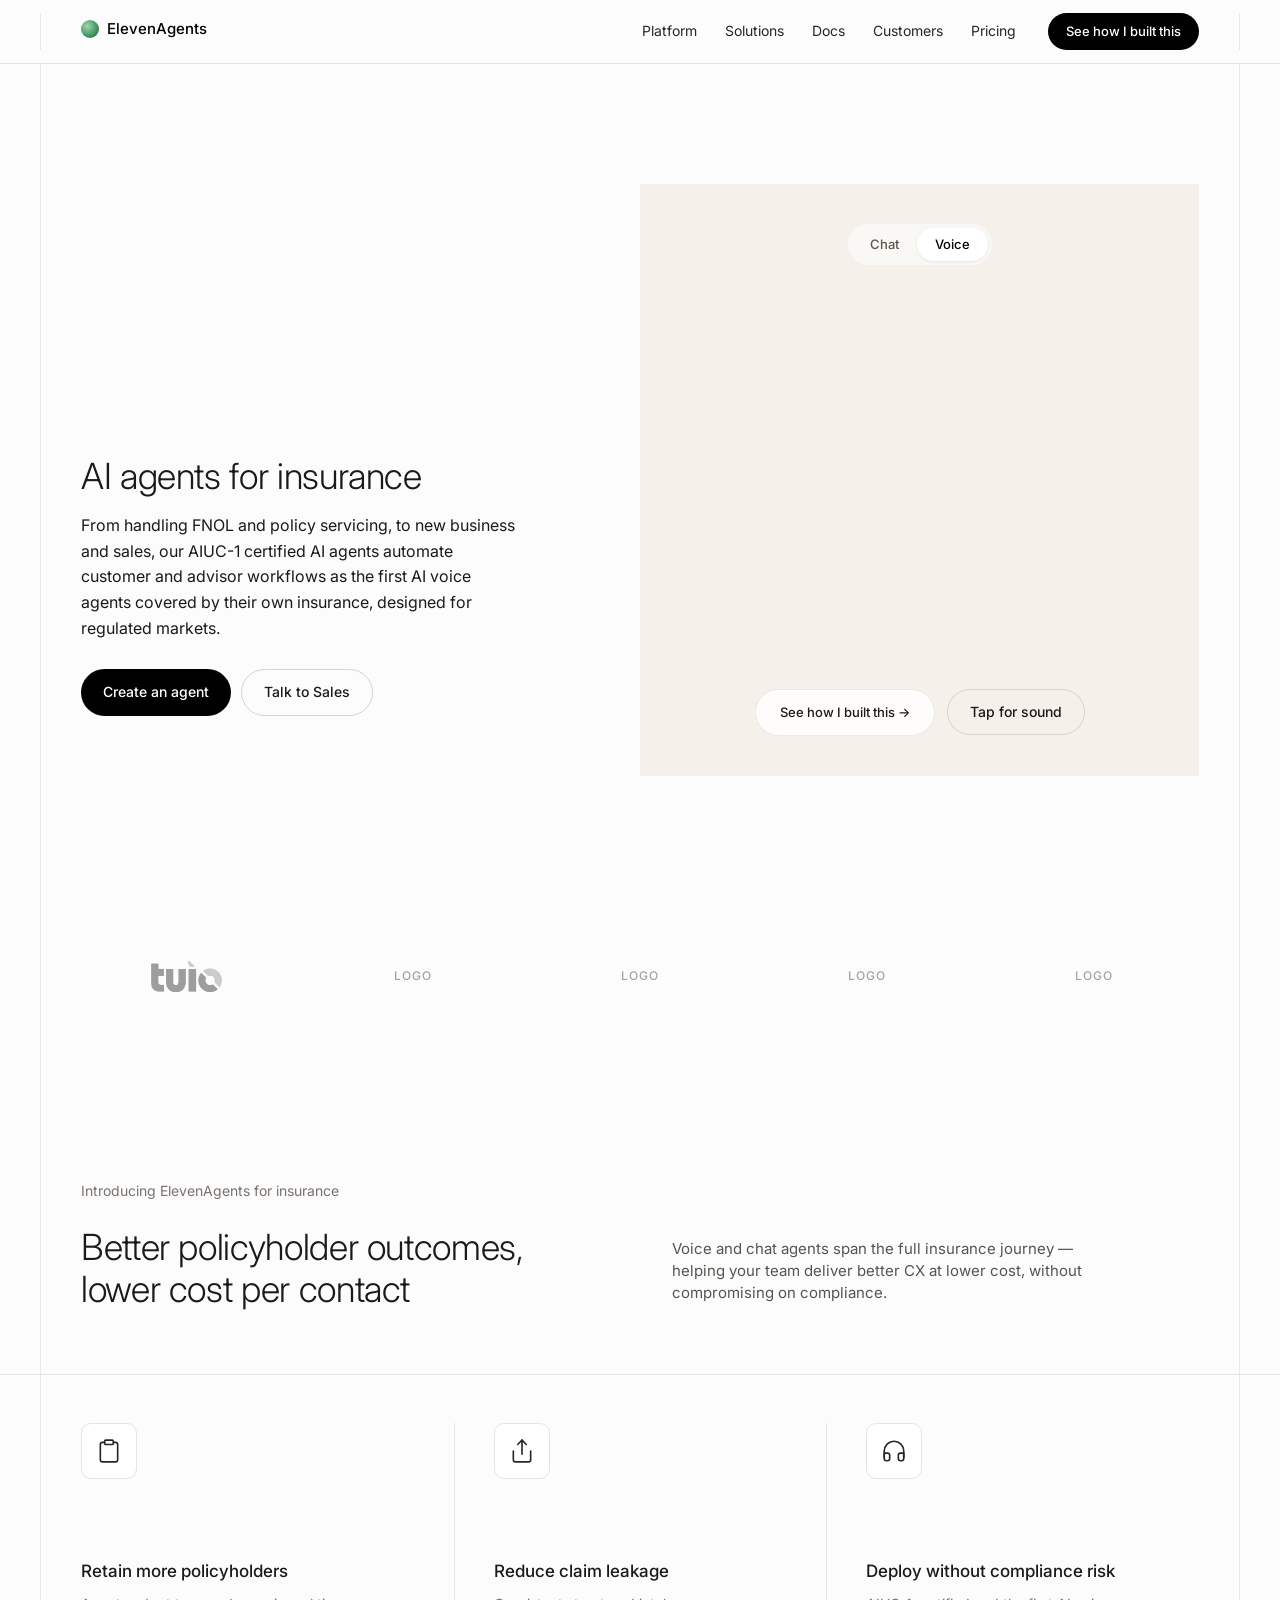
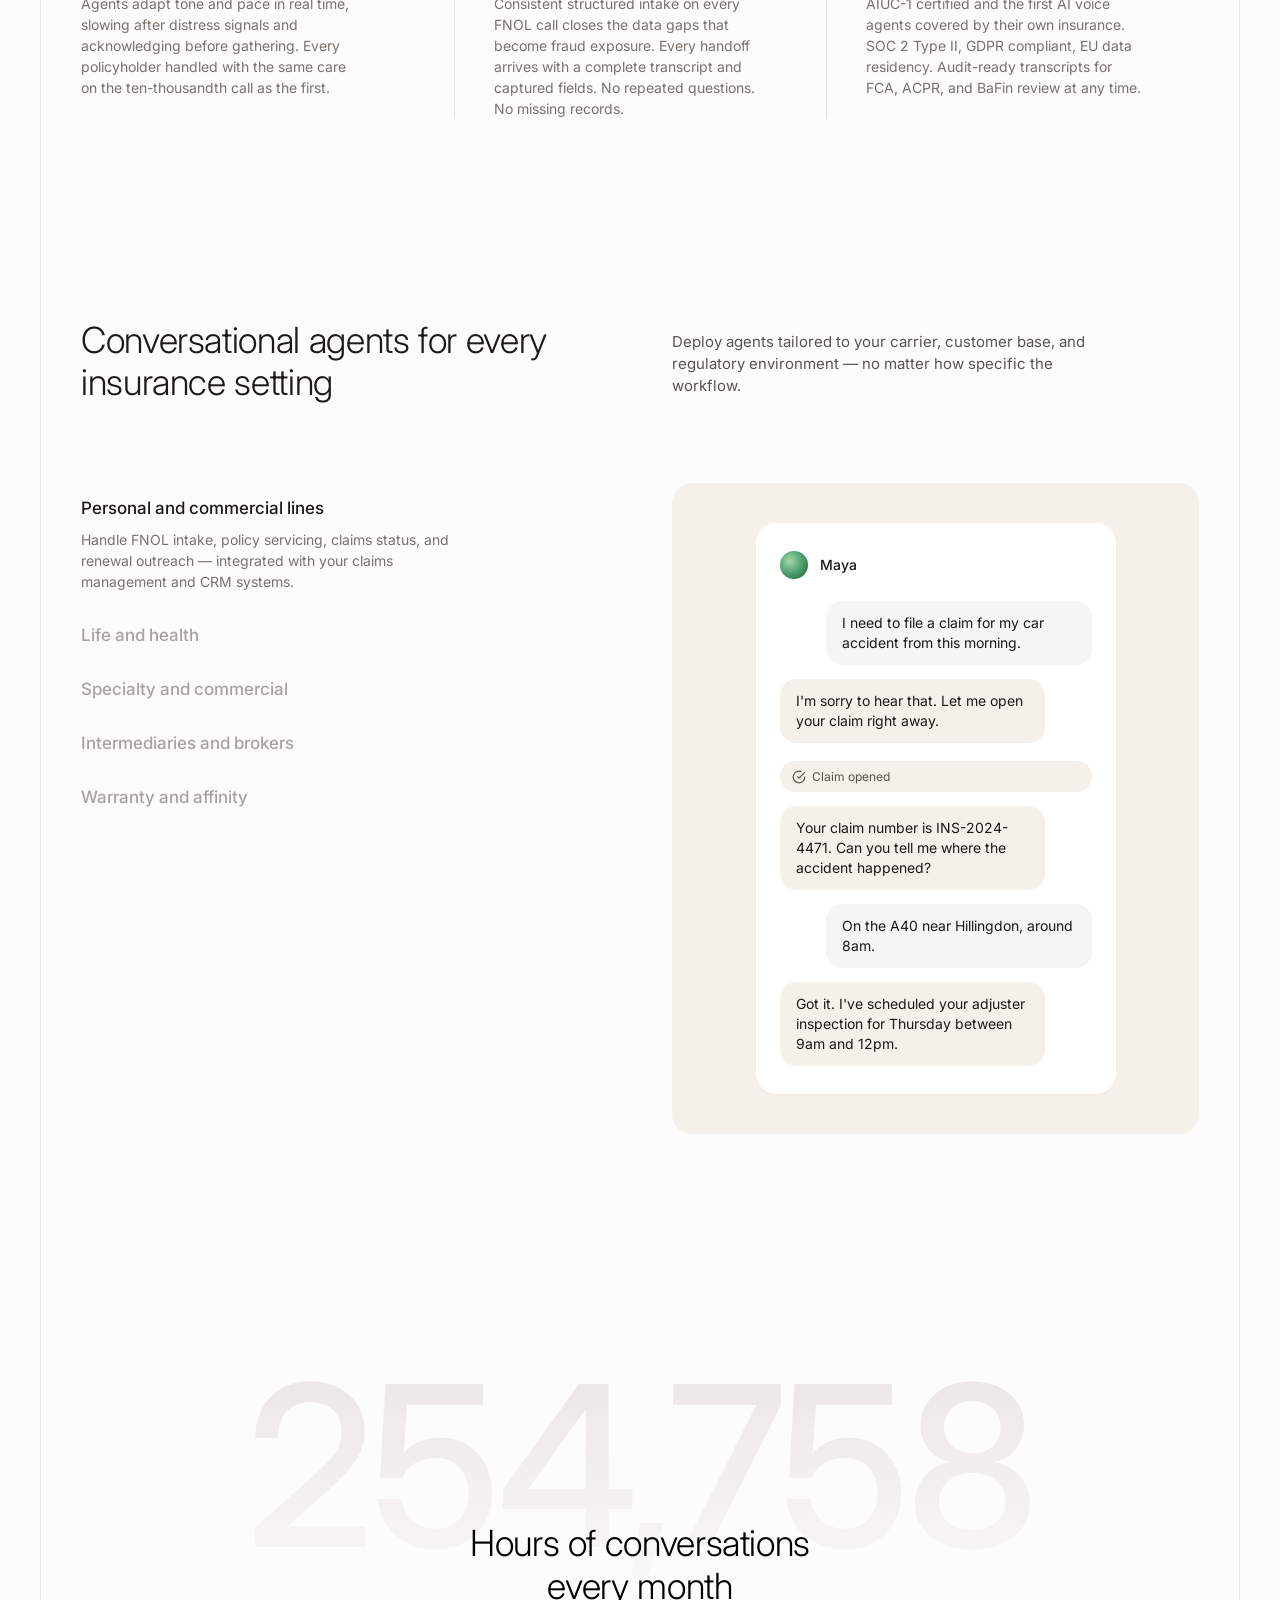
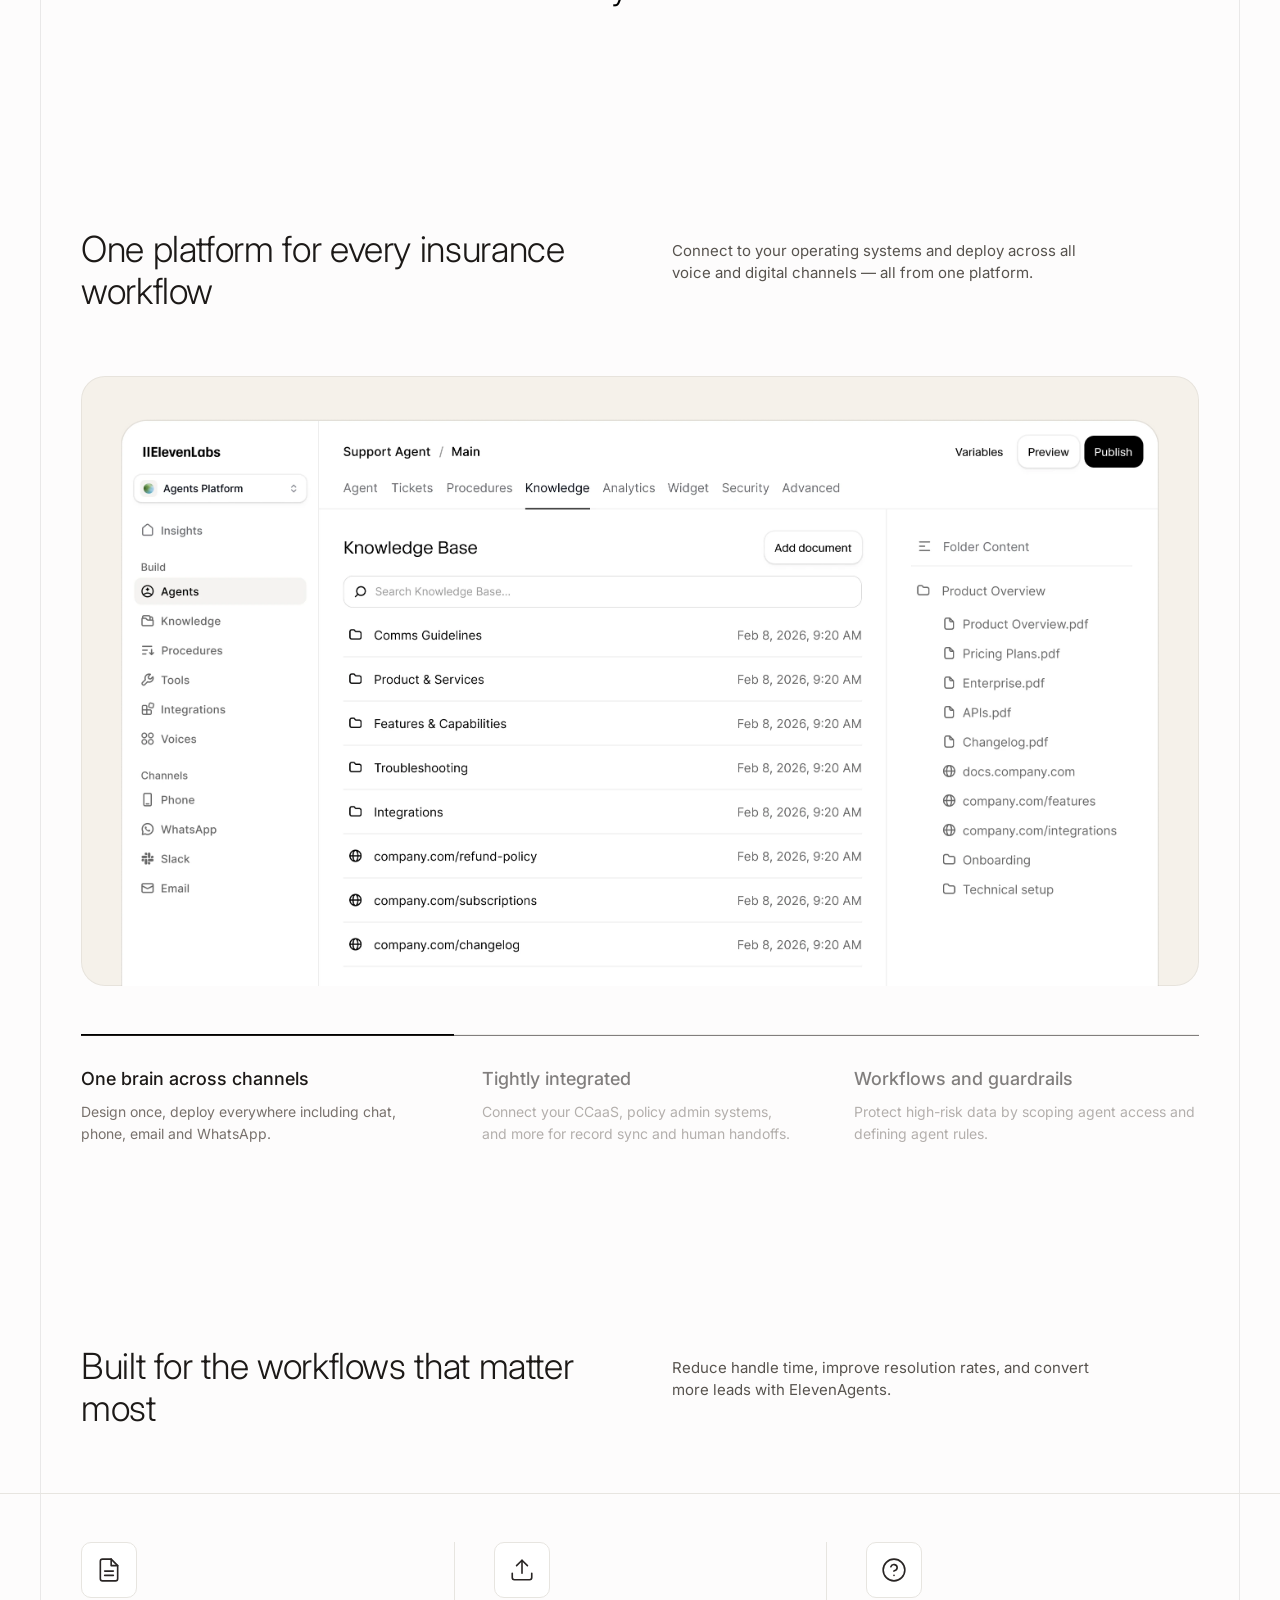
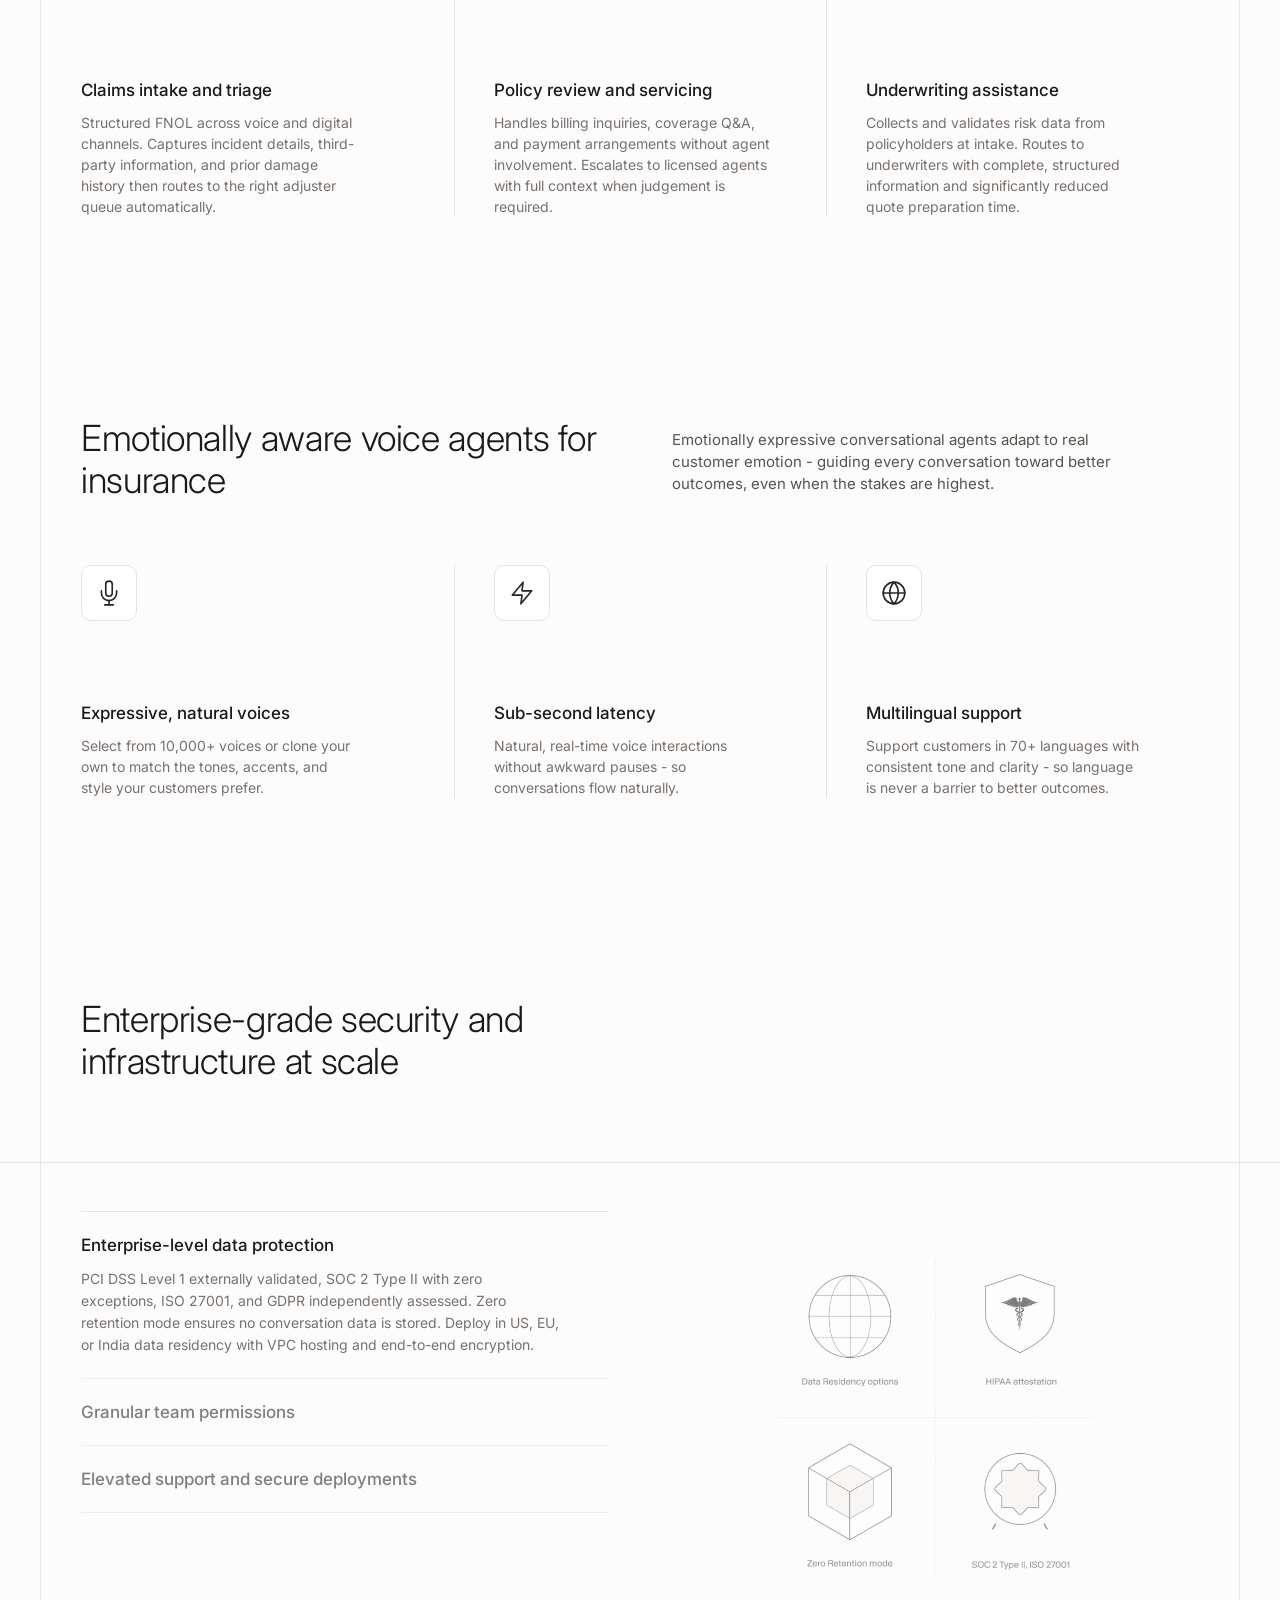
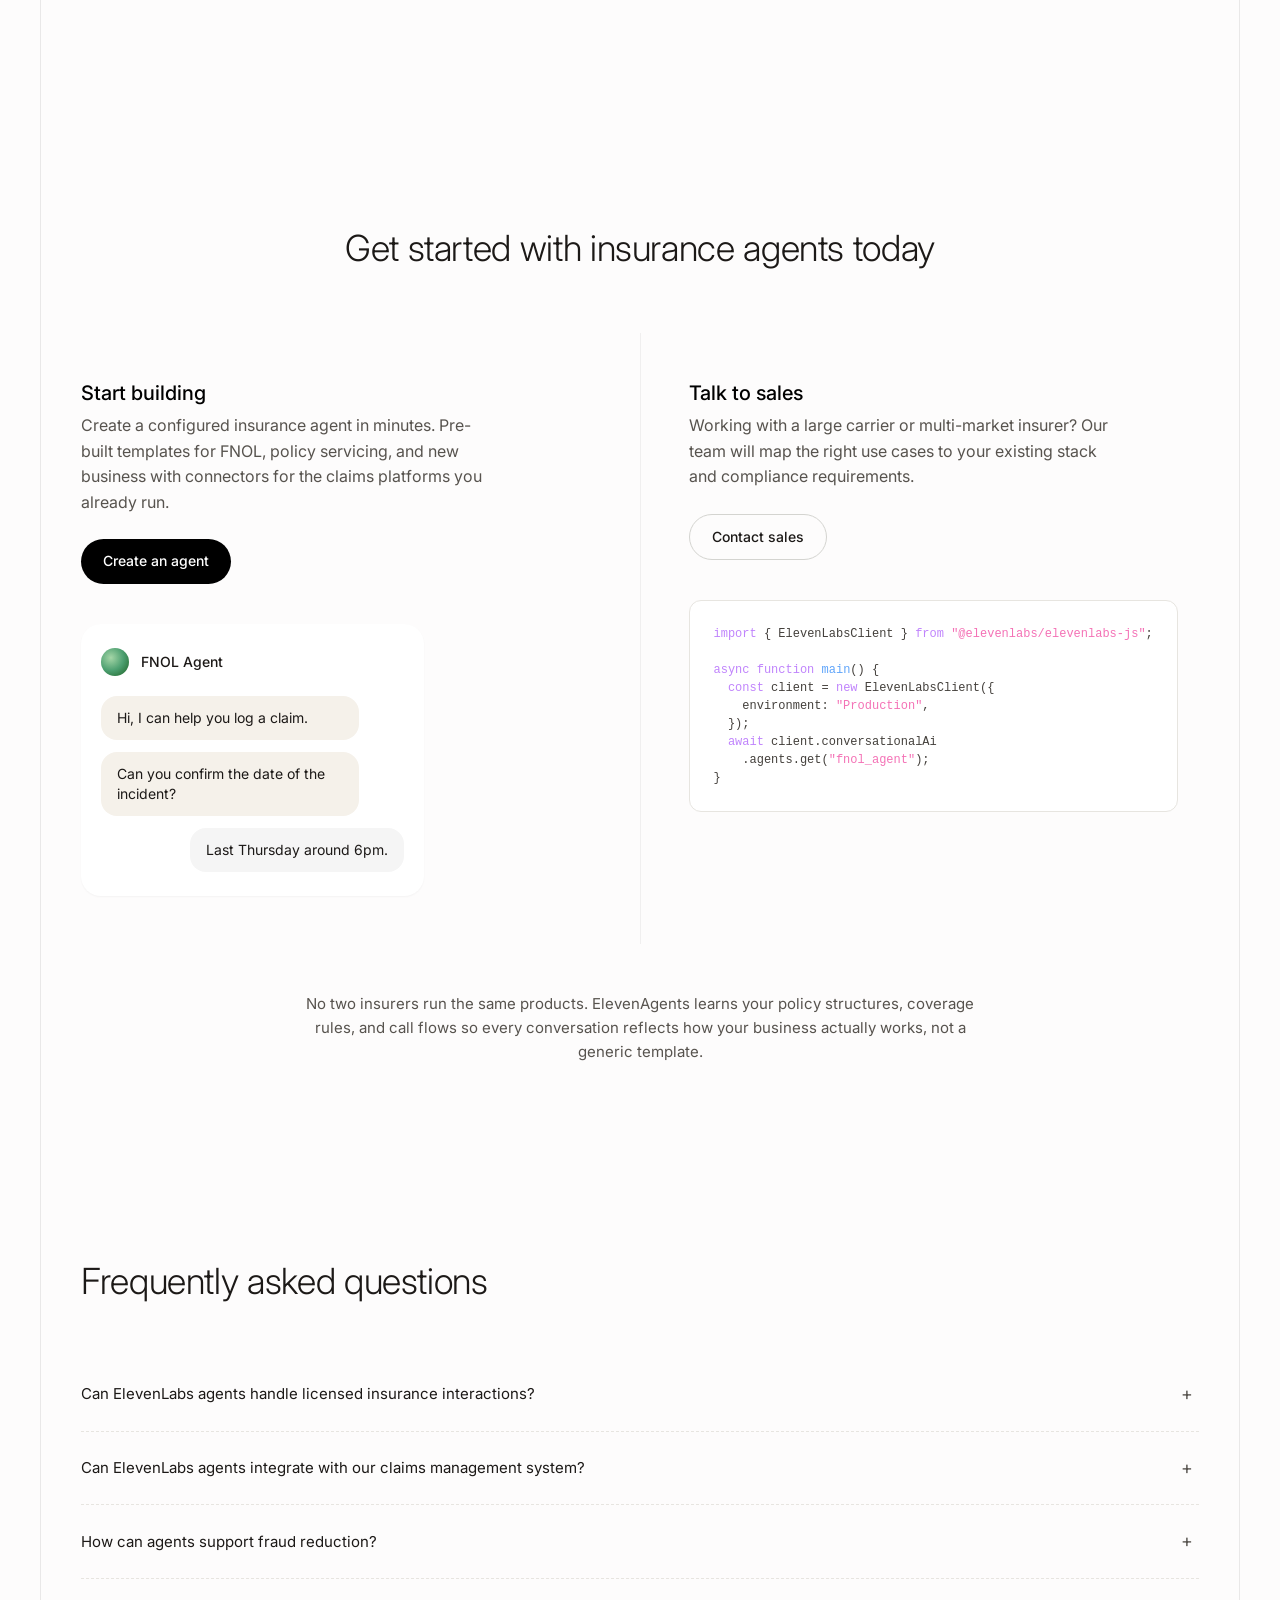
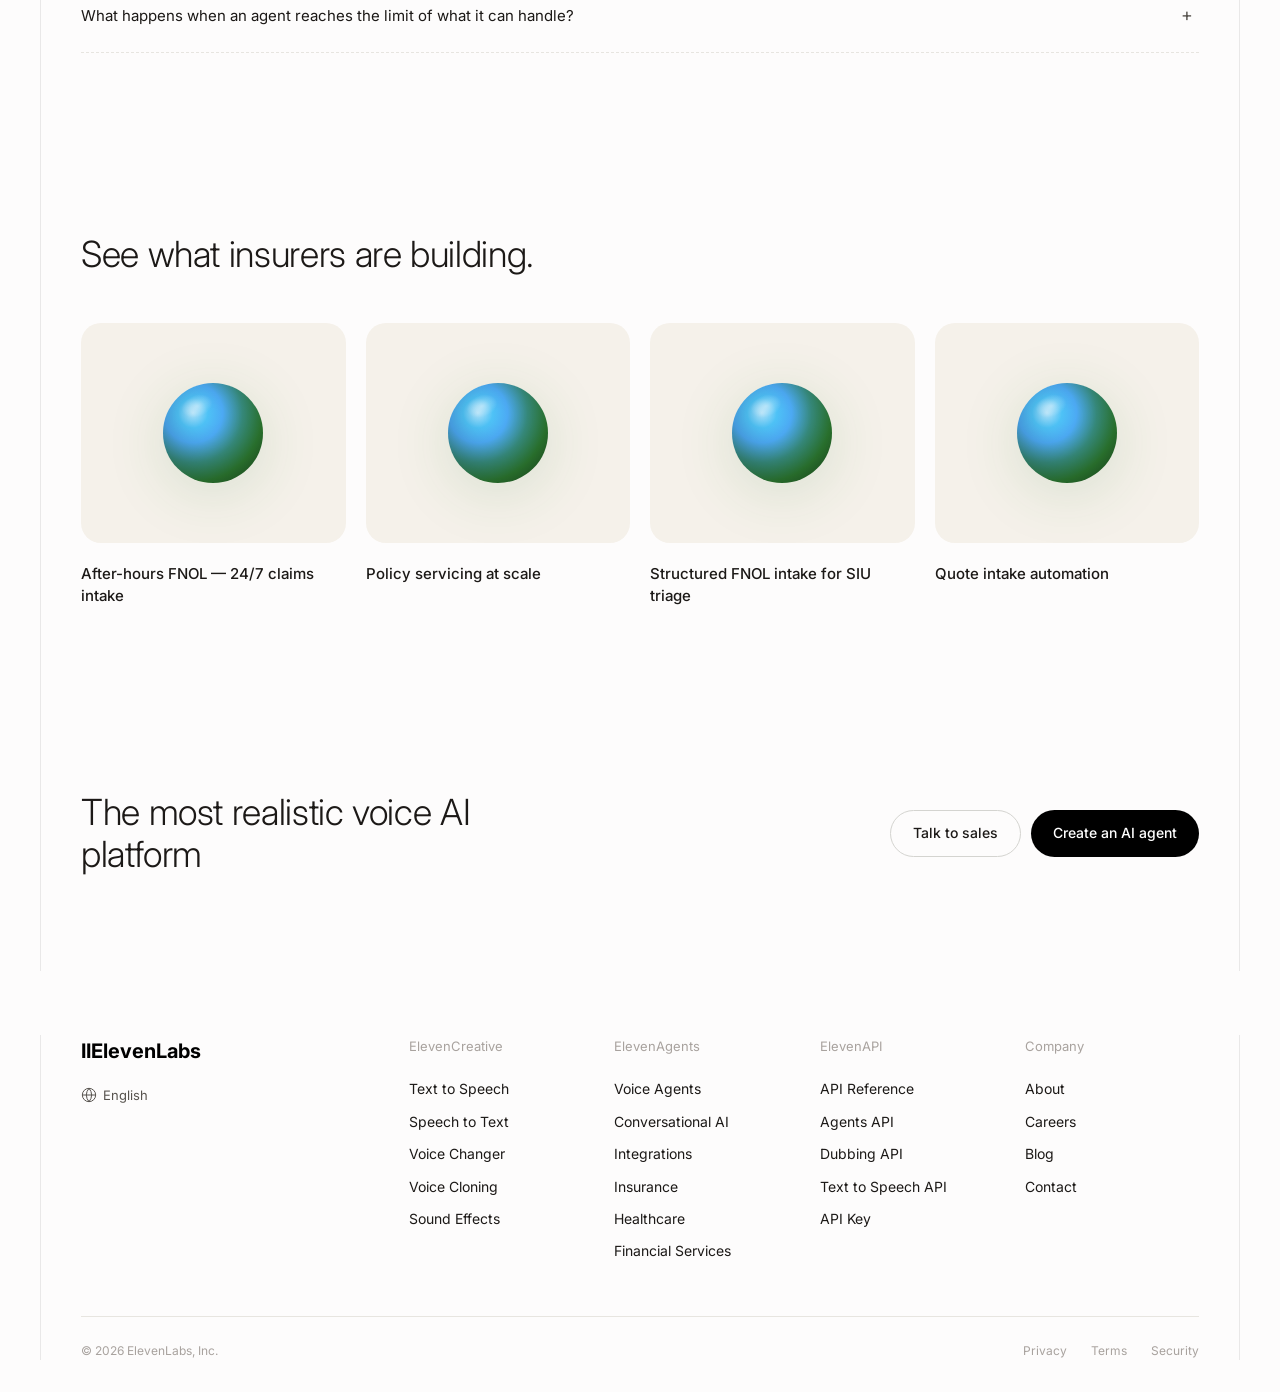
==== commit 74ff377e: "Link Customers nav to ElevenLabs customer stories Co-Authored-By: Claude Opus 4.6 (1M context) <nore" ====
--- a/index.html
+++ b/index.html
@@ -31,7 +31,7 @@
           <a href="#">Platform</a>
           <a href="#">Solutions</a>
           <a href="https://elevenlabs.io/docs/eleven-agents/overview">Docs</a>
-          <a href="#">Customers</a>
+          <a href="https://elevenlabs.io/customer-stories/agents">Customers</a>
           <a href="#">Pricing</a>
         </nav>
         <a href="under-the-hood.html" class="btn btn-primary btn-nav">See how I built this</a>
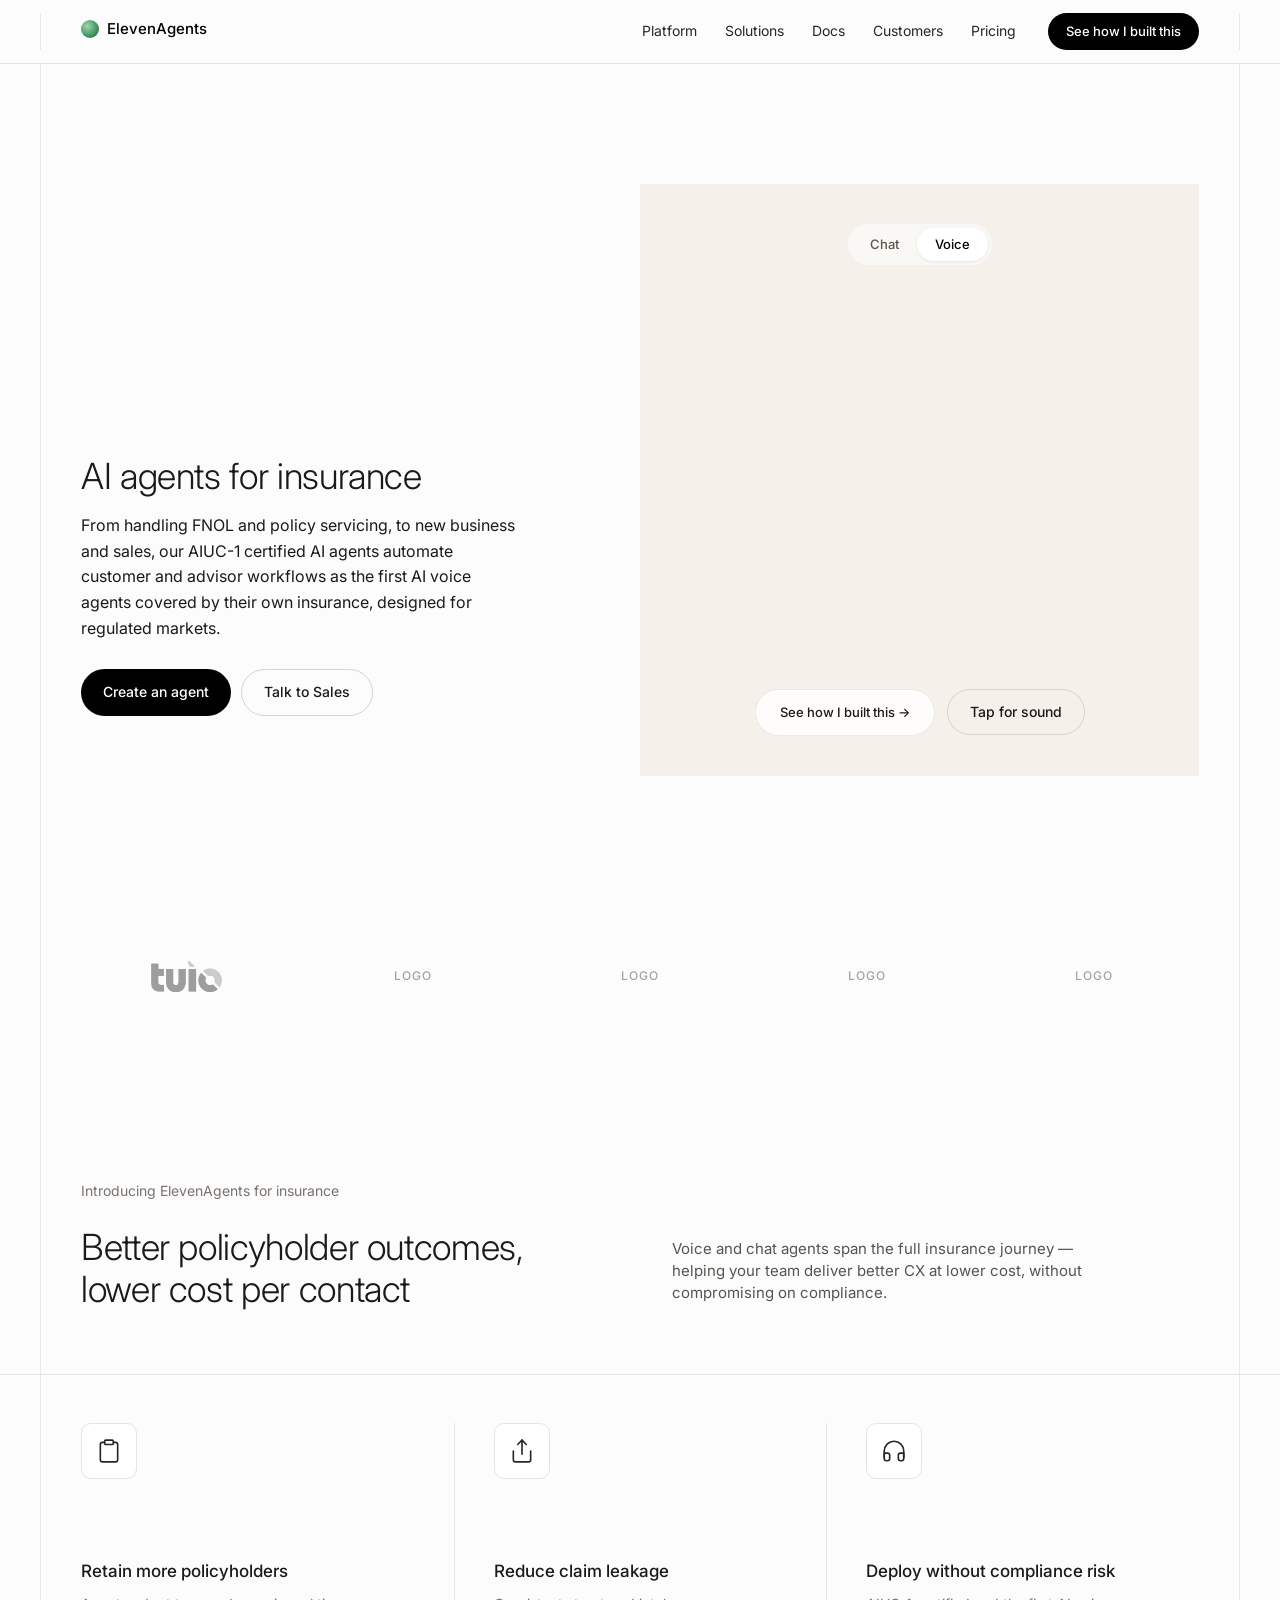
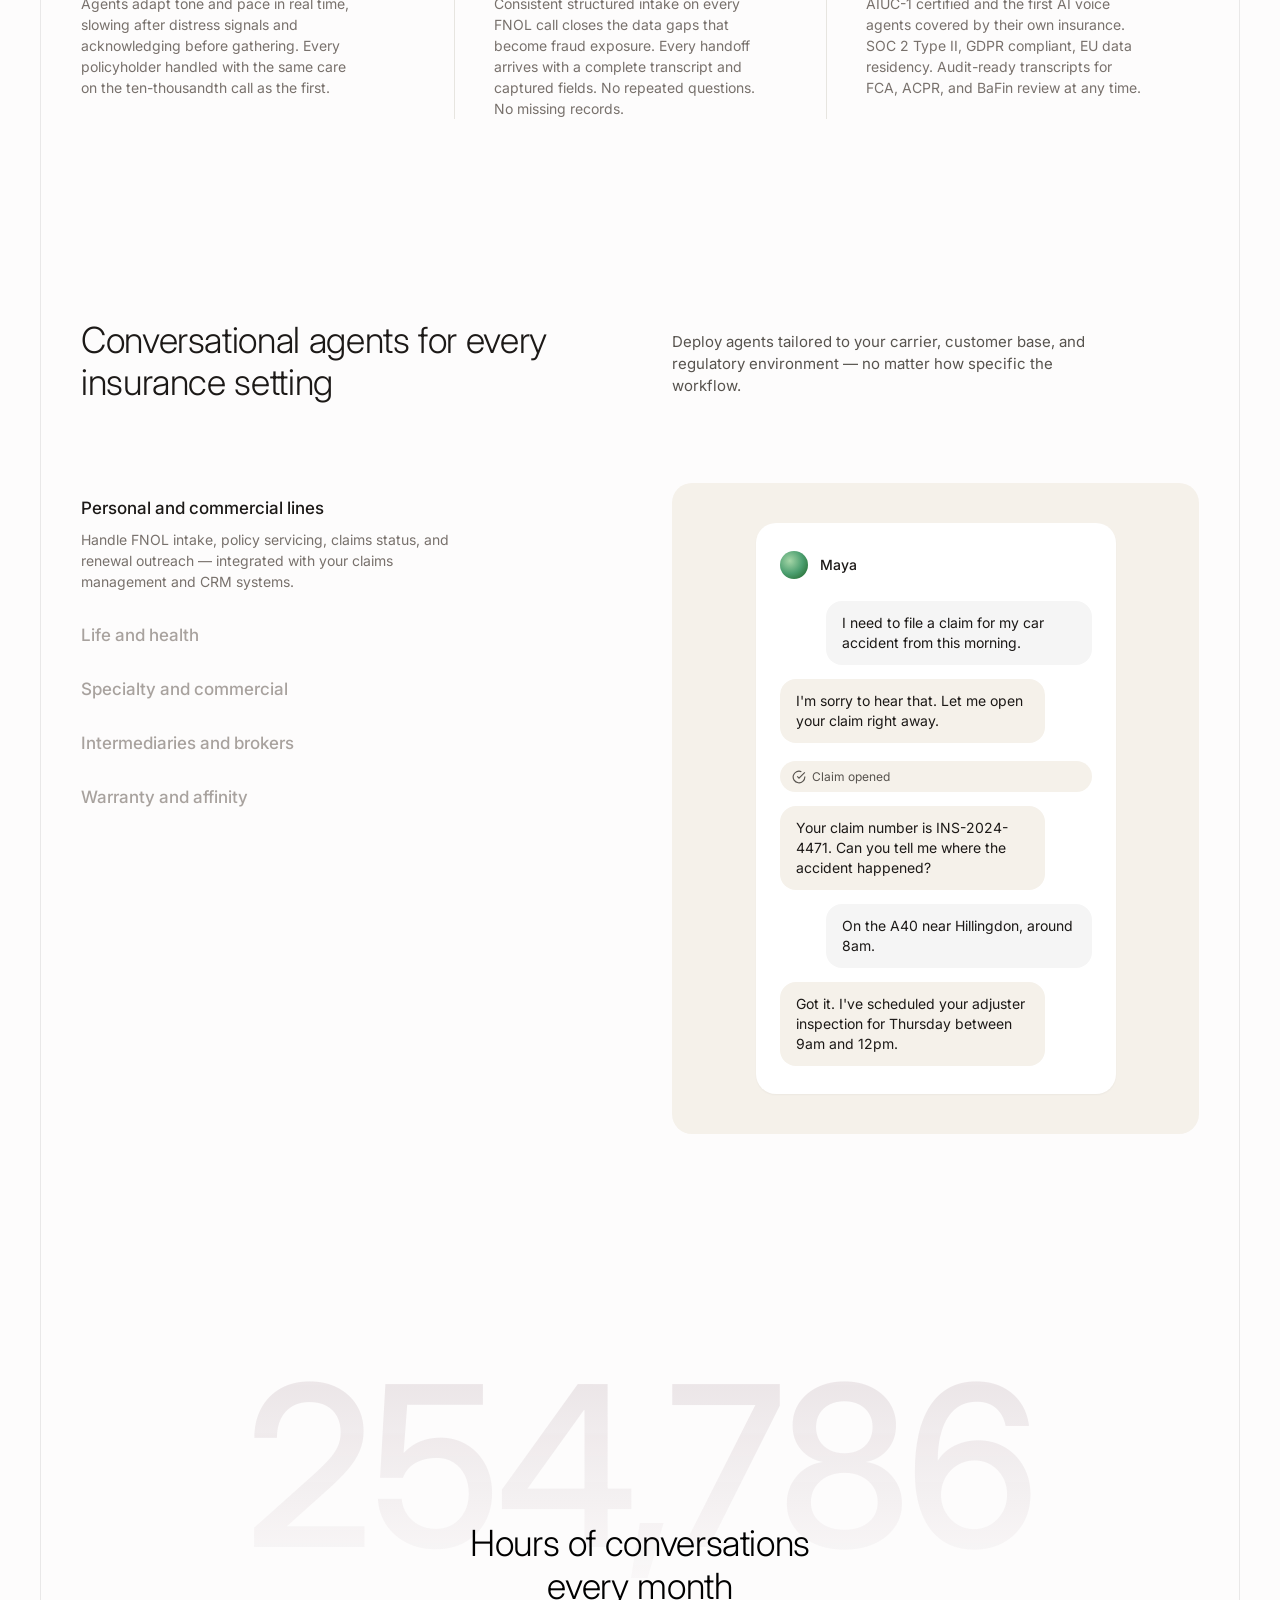
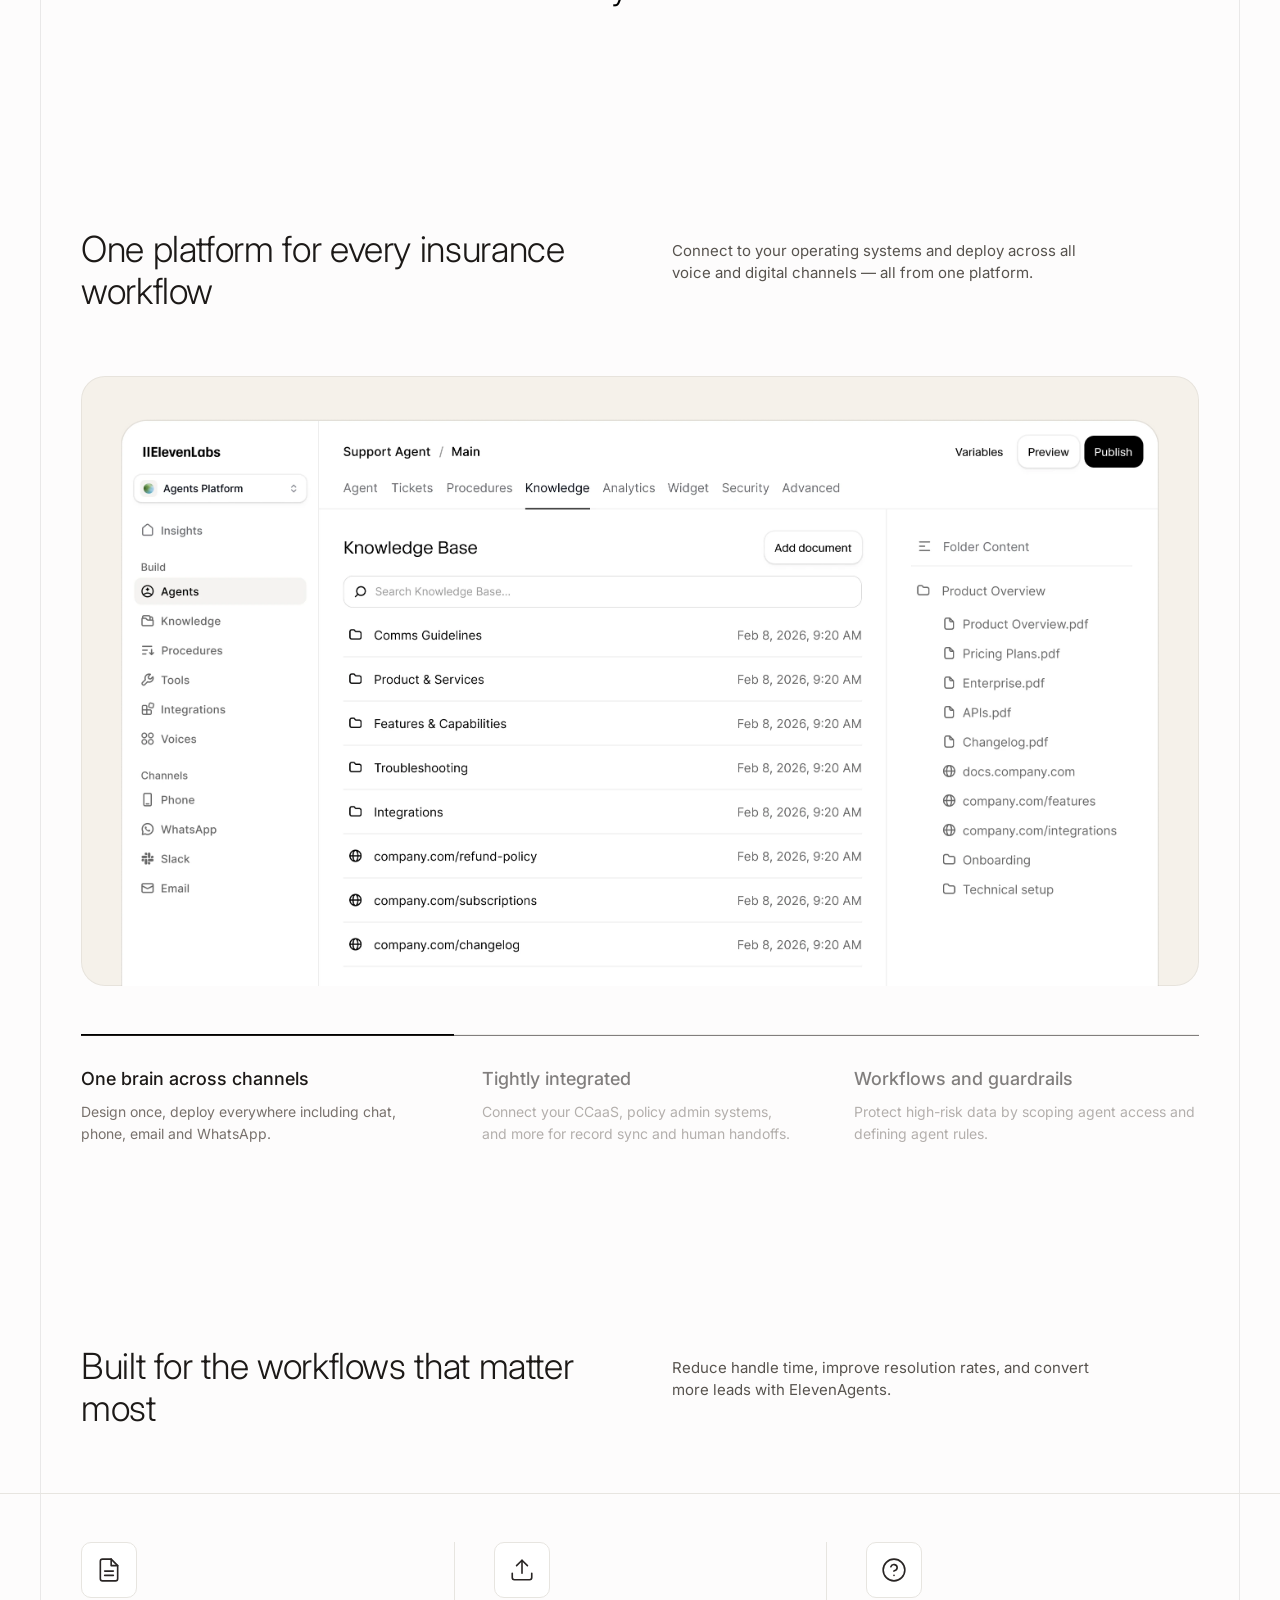
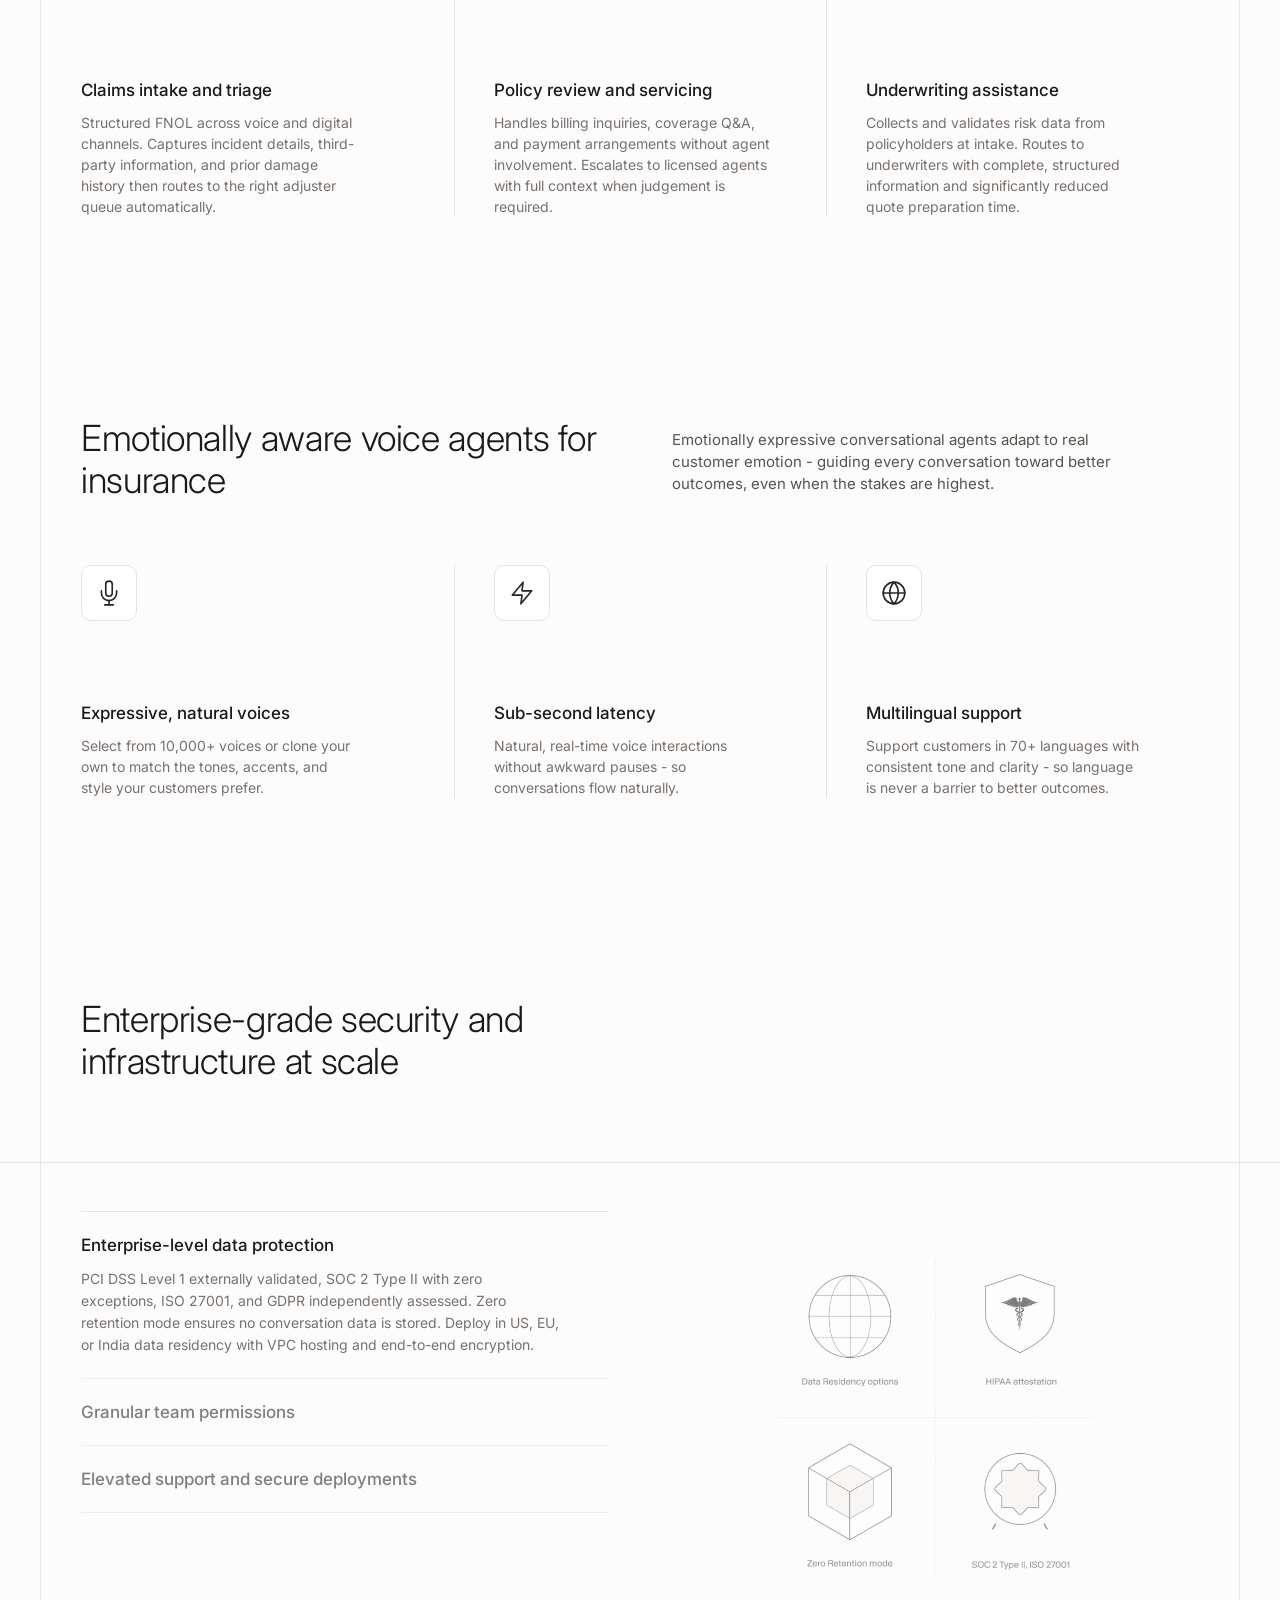
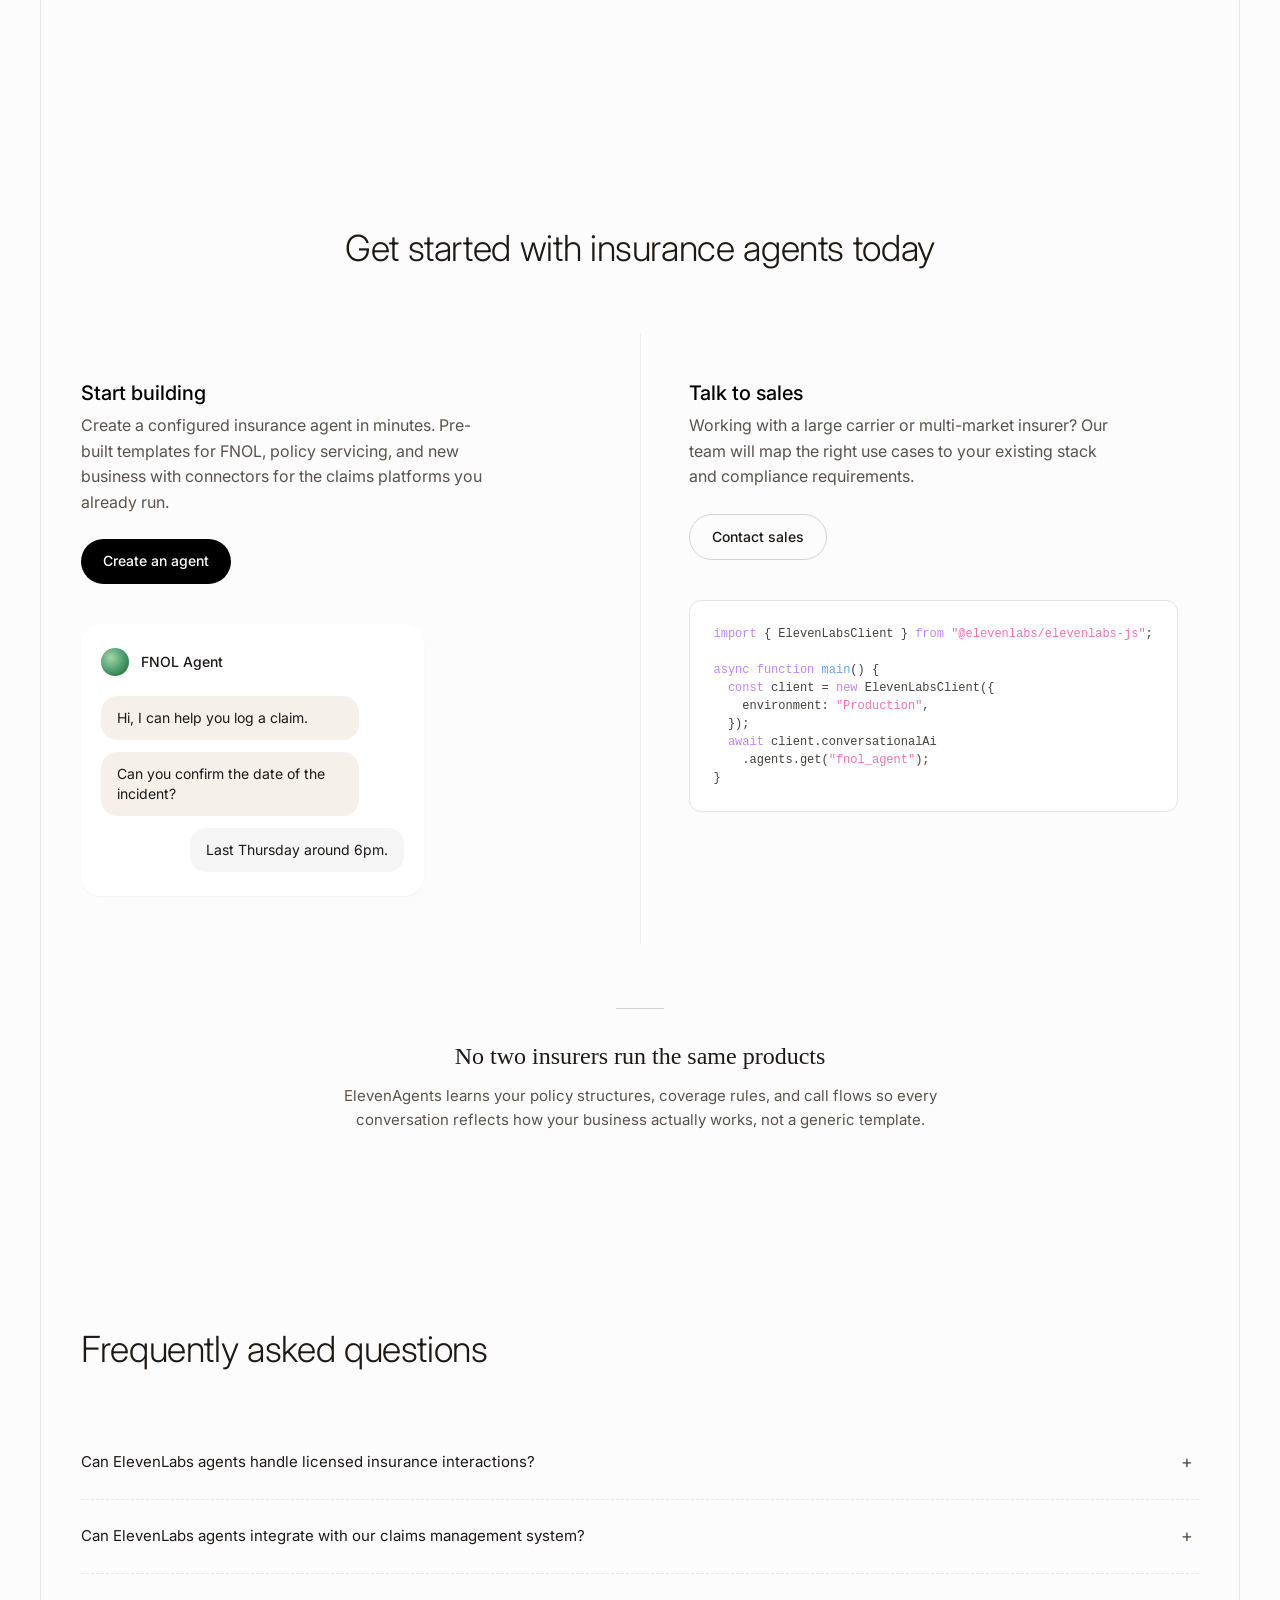
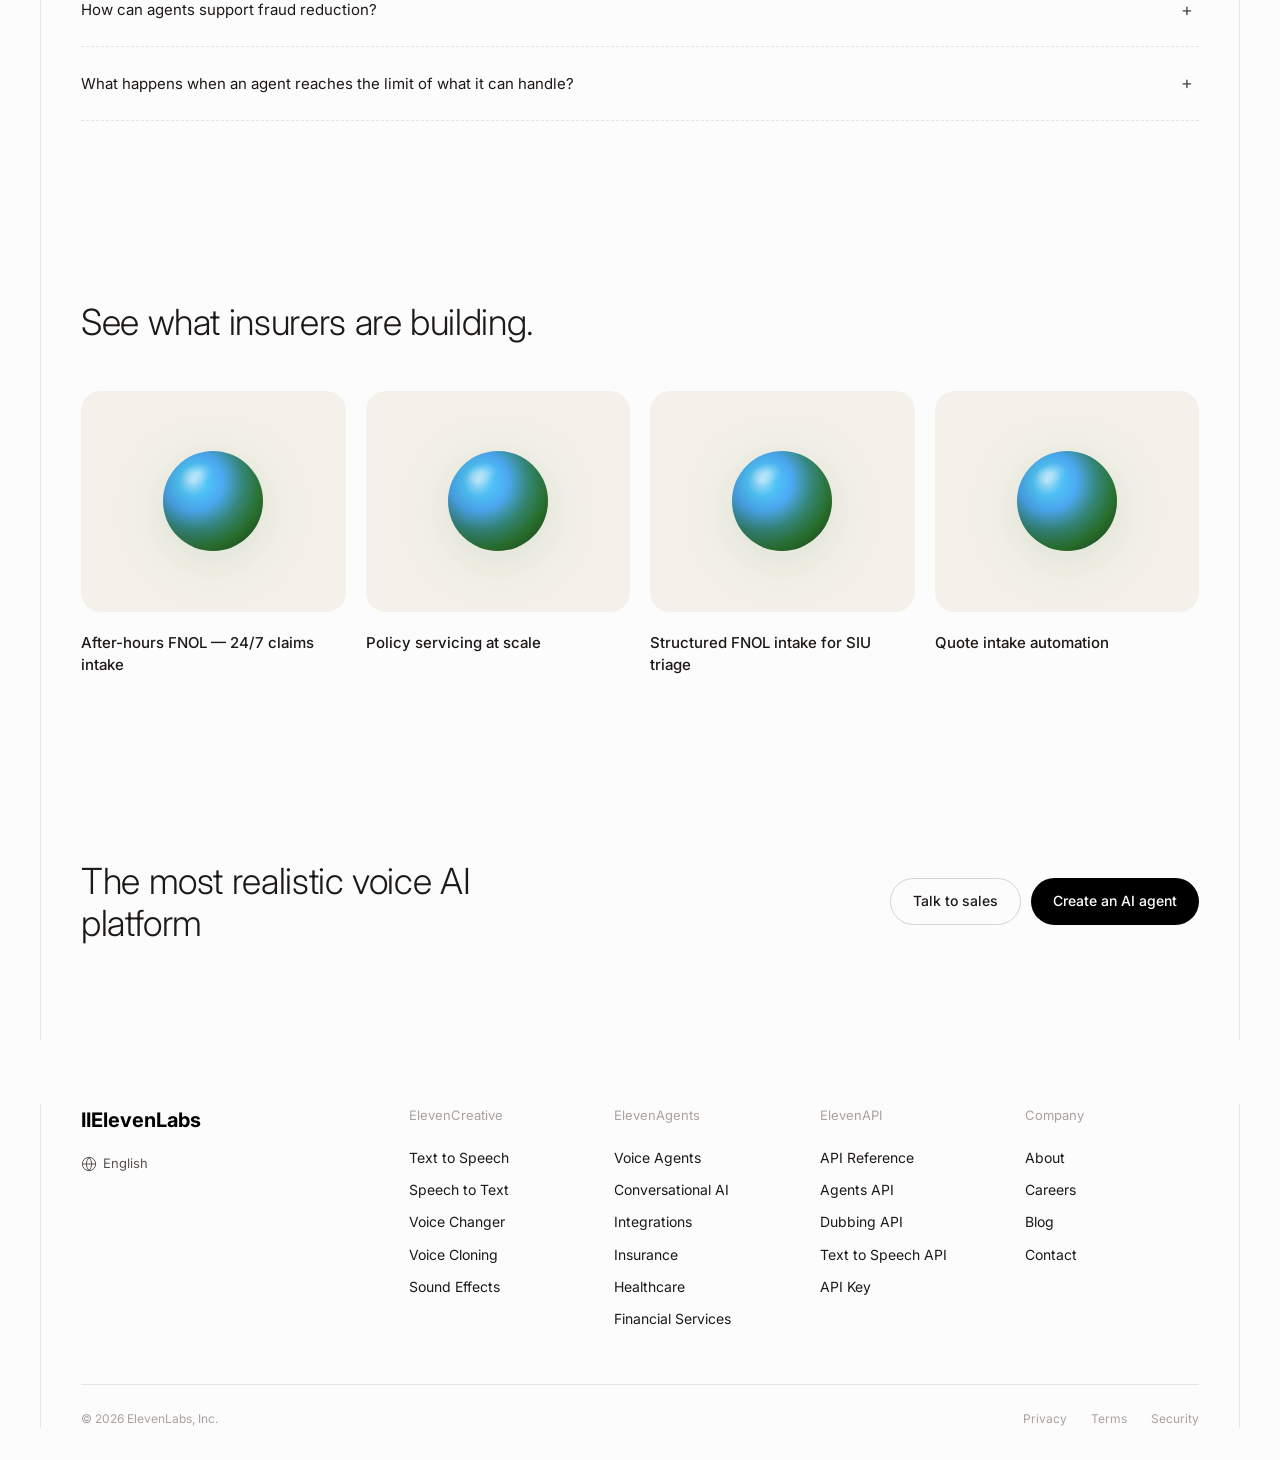
==== commit 7b99b0be: "Style CTA callout as title + text with decorative line above Co-Authored-By: Claude Opus 4.6 (1M con" ====
--- a/index.html
+++ b/index.html
@@ -454,7 +454,11 @@
         </div>
       </div>
 
-      <p class="cta-callout">No two insurers run the same products. ElevenAgents learns your policy structures, coverage rules, and call flows so every conversation reflects how your business actually works, not a generic template.</p>
+      <div class="cta-callout">
+        <div class="cta-callout-line"></div>
+        <h3 class="cta-callout-title">No two insurers run the same products</h3>
+        <p class="cta-callout-text">ElevenAgents learns your policy structures, coverage rules, and call flows so every conversation reflects how your business actually works, not a generic template.</p>
+      </div>
     </div>
   </section>
 
--- a/styles.css
+++ b/styles.css
@@ -896,14 +896,30 @@
 .cta-buttons { display: flex; gap: 10px; }
 .cta-visual { margin-top: 40px; }
 .cta-callout {
-  margin-top: 48px;
-  font-size: 15px;
-  line-height: 1.6;
-  color: var(--el-gray-600);
+  margin-top: 64px;
   text-align: center;
   max-width: 680px;
   margin-left: auto;
   margin-right: auto;
+}
+.cta-callout-line {
+  width: 48px;
+  height: 1px;
+  background: var(--el-gray-300);
+  margin: 0 auto 32px;
+}
+.cta-callout-title {
+  font-family: Waldenburg, Georgia, serif;
+  font-weight: 400;
+  font-size: 24px;
+  line-height: 1.3;
+  color: var(--el-gray-900);
+  margin-bottom: 12px;
+}
+.cta-callout-text {
+  font-size: 15px;
+  line-height: 1.6;
+  color: var(--el-gray-600);
 }
 .code-mockup {
   background: var(--el-white);
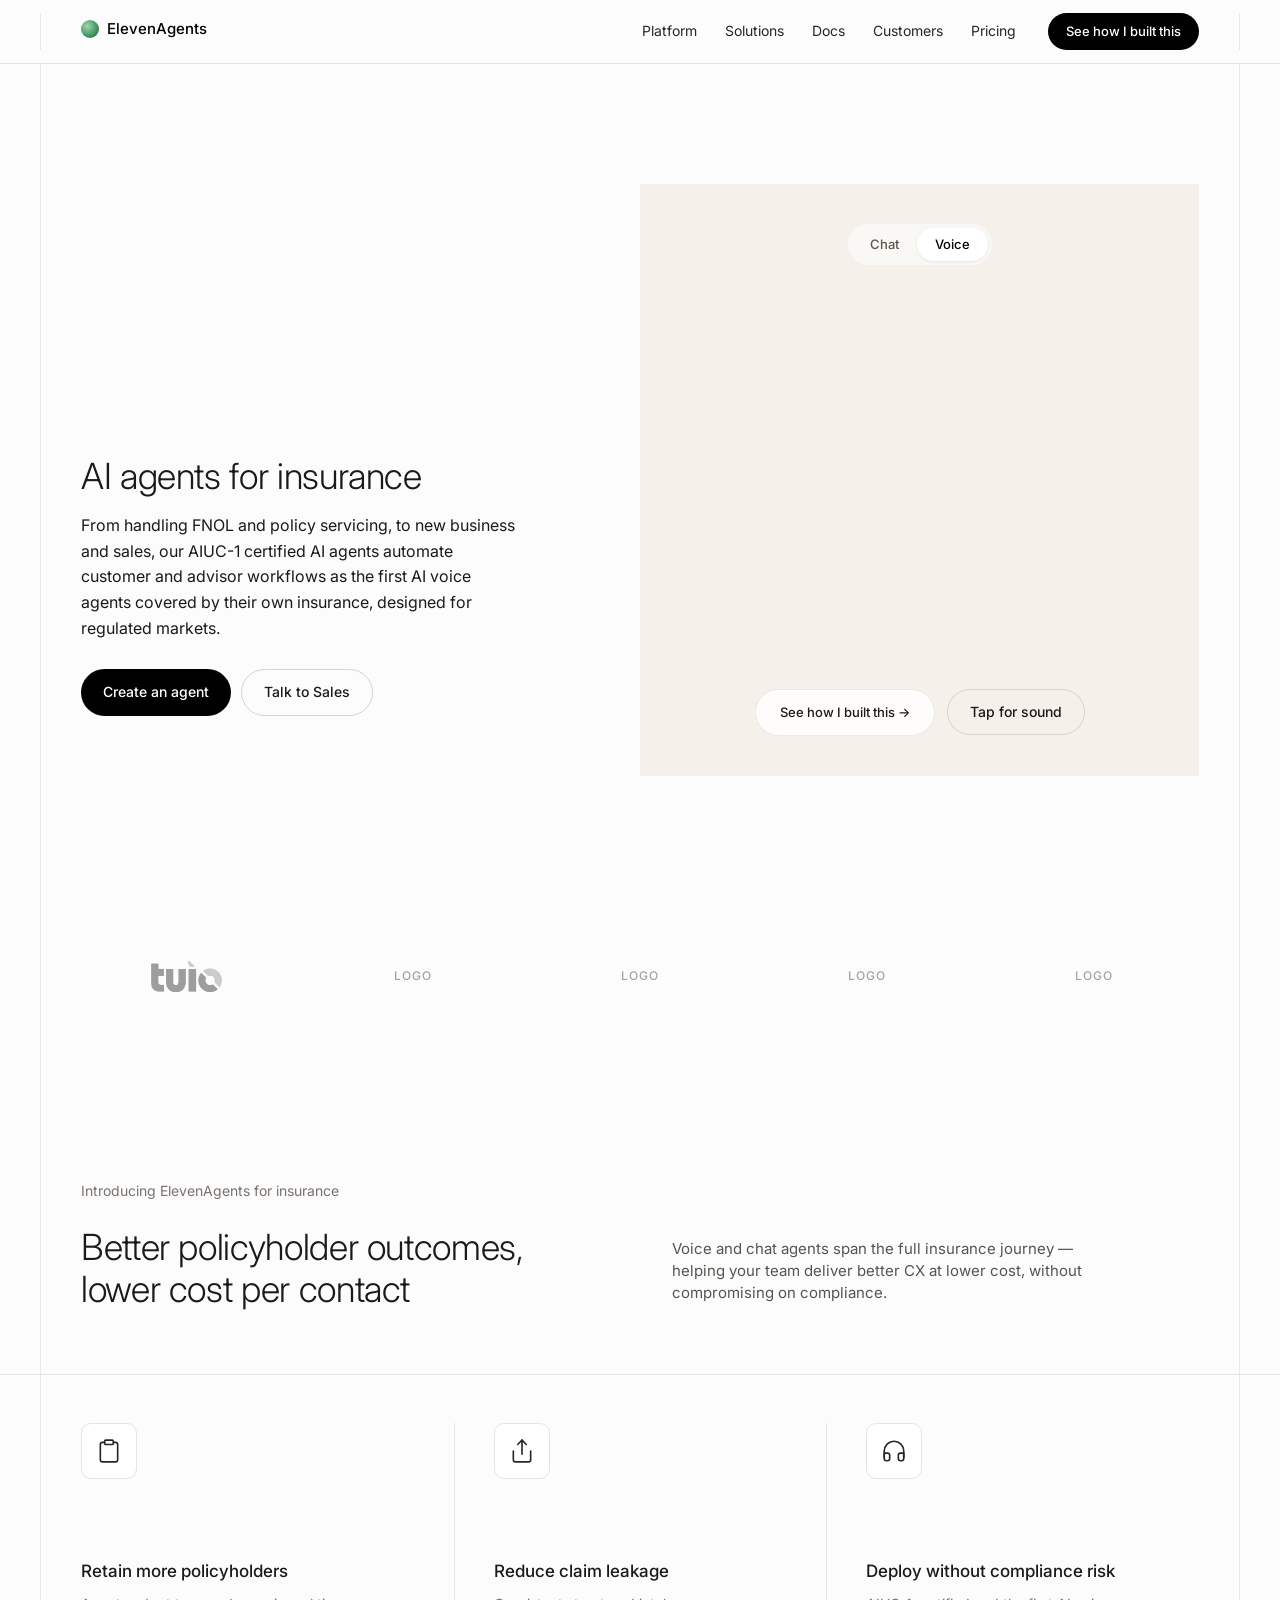
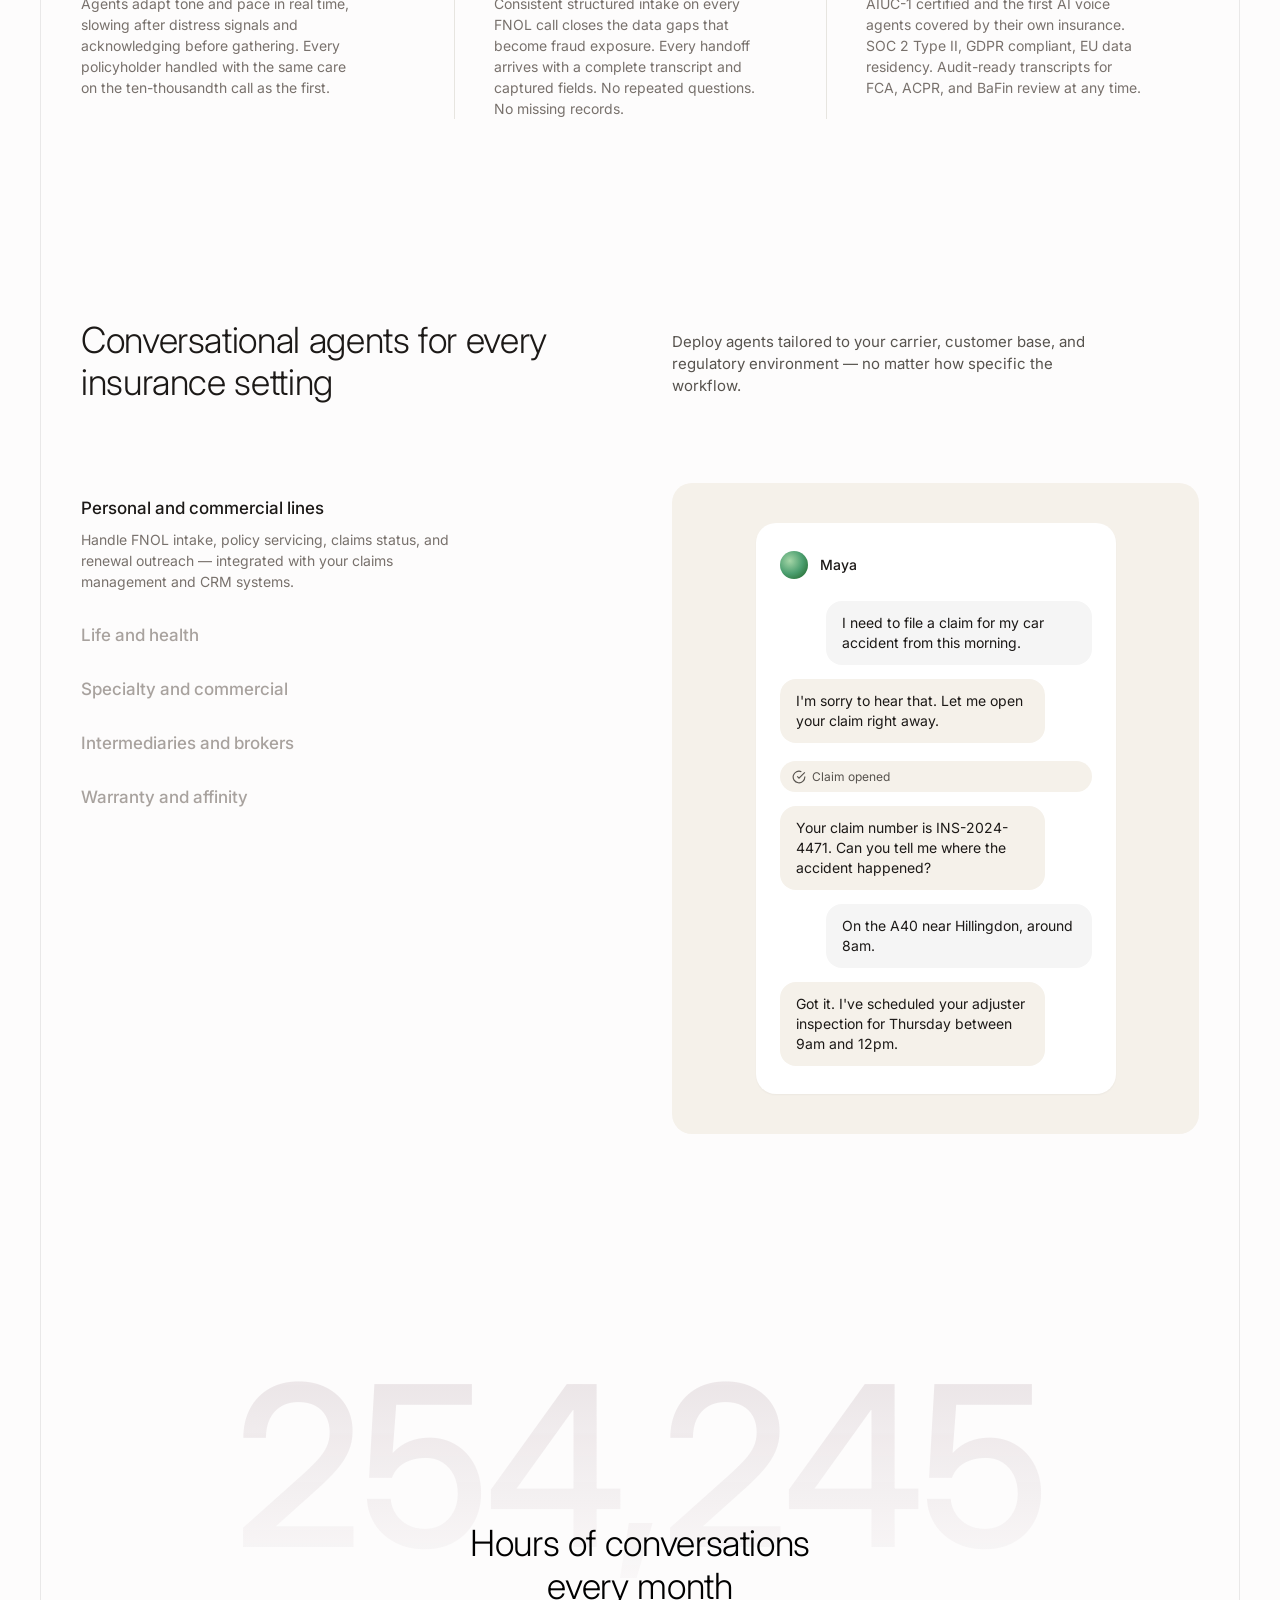
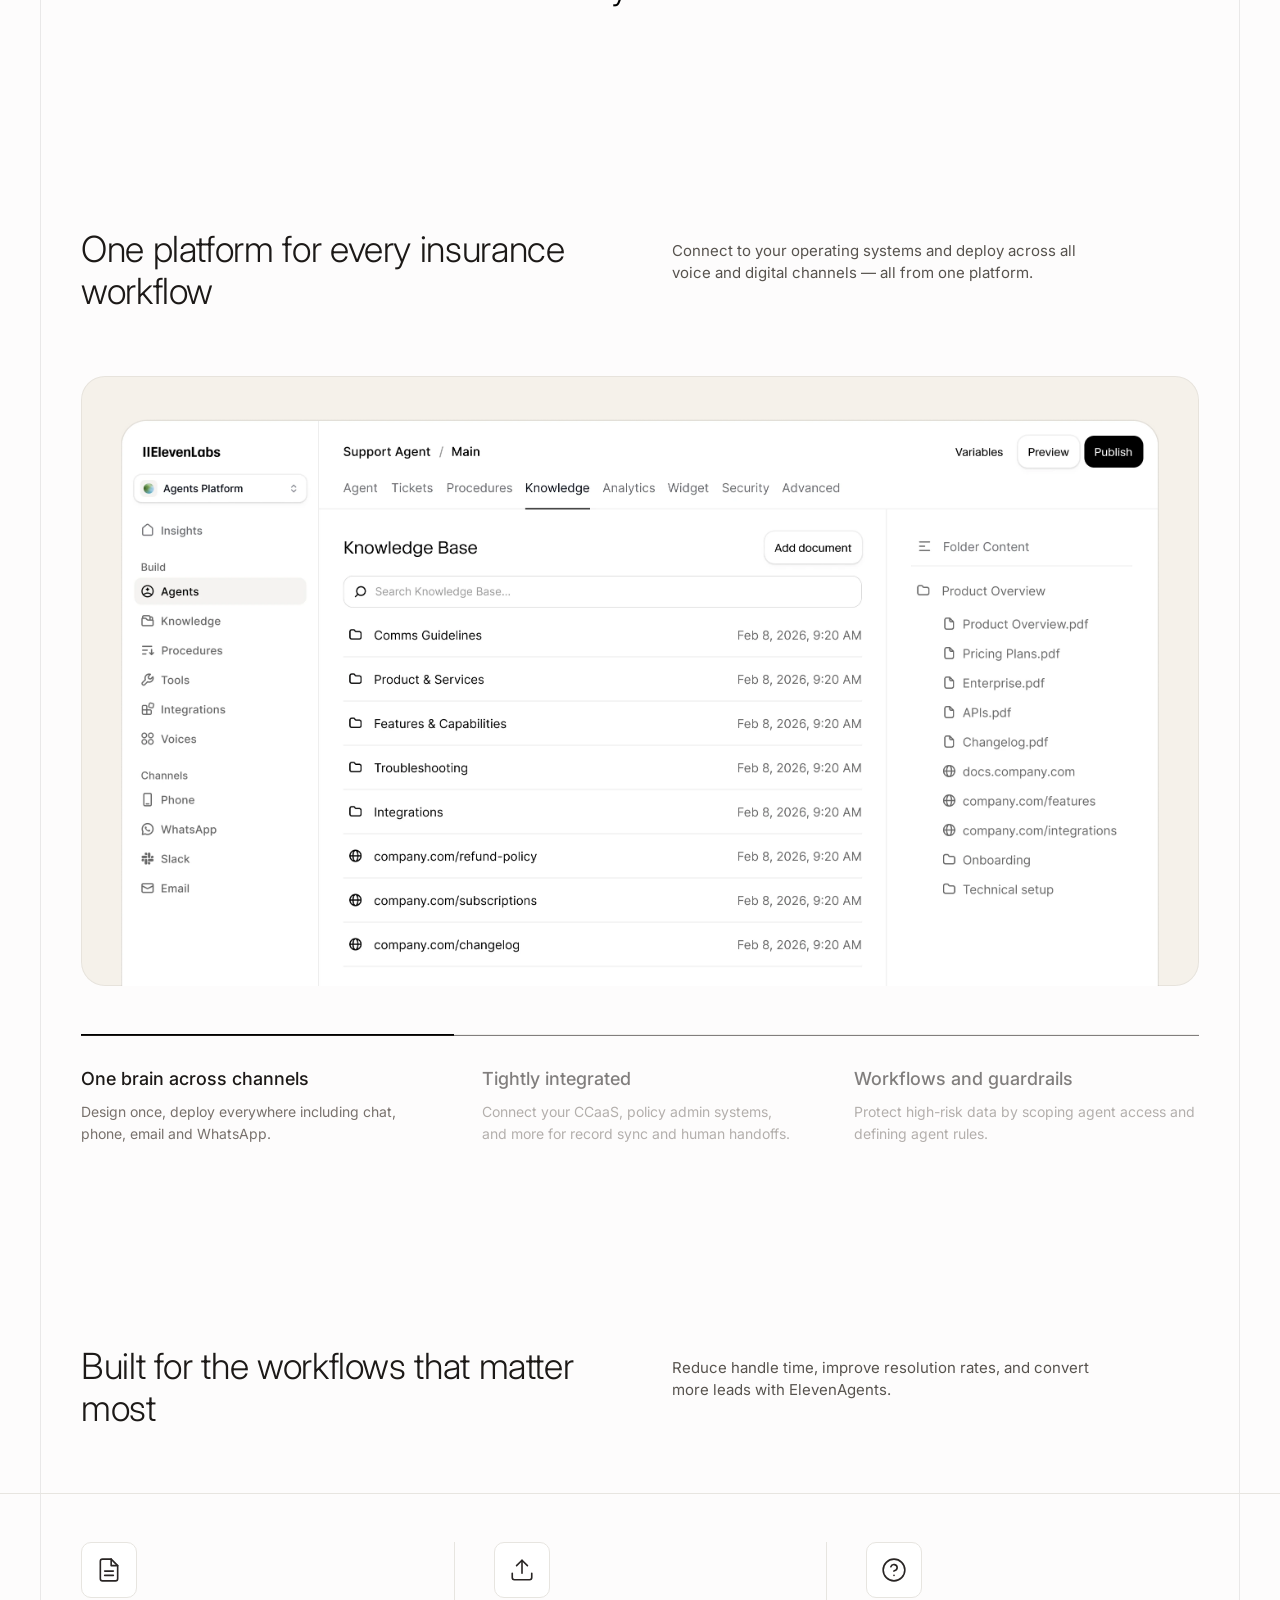
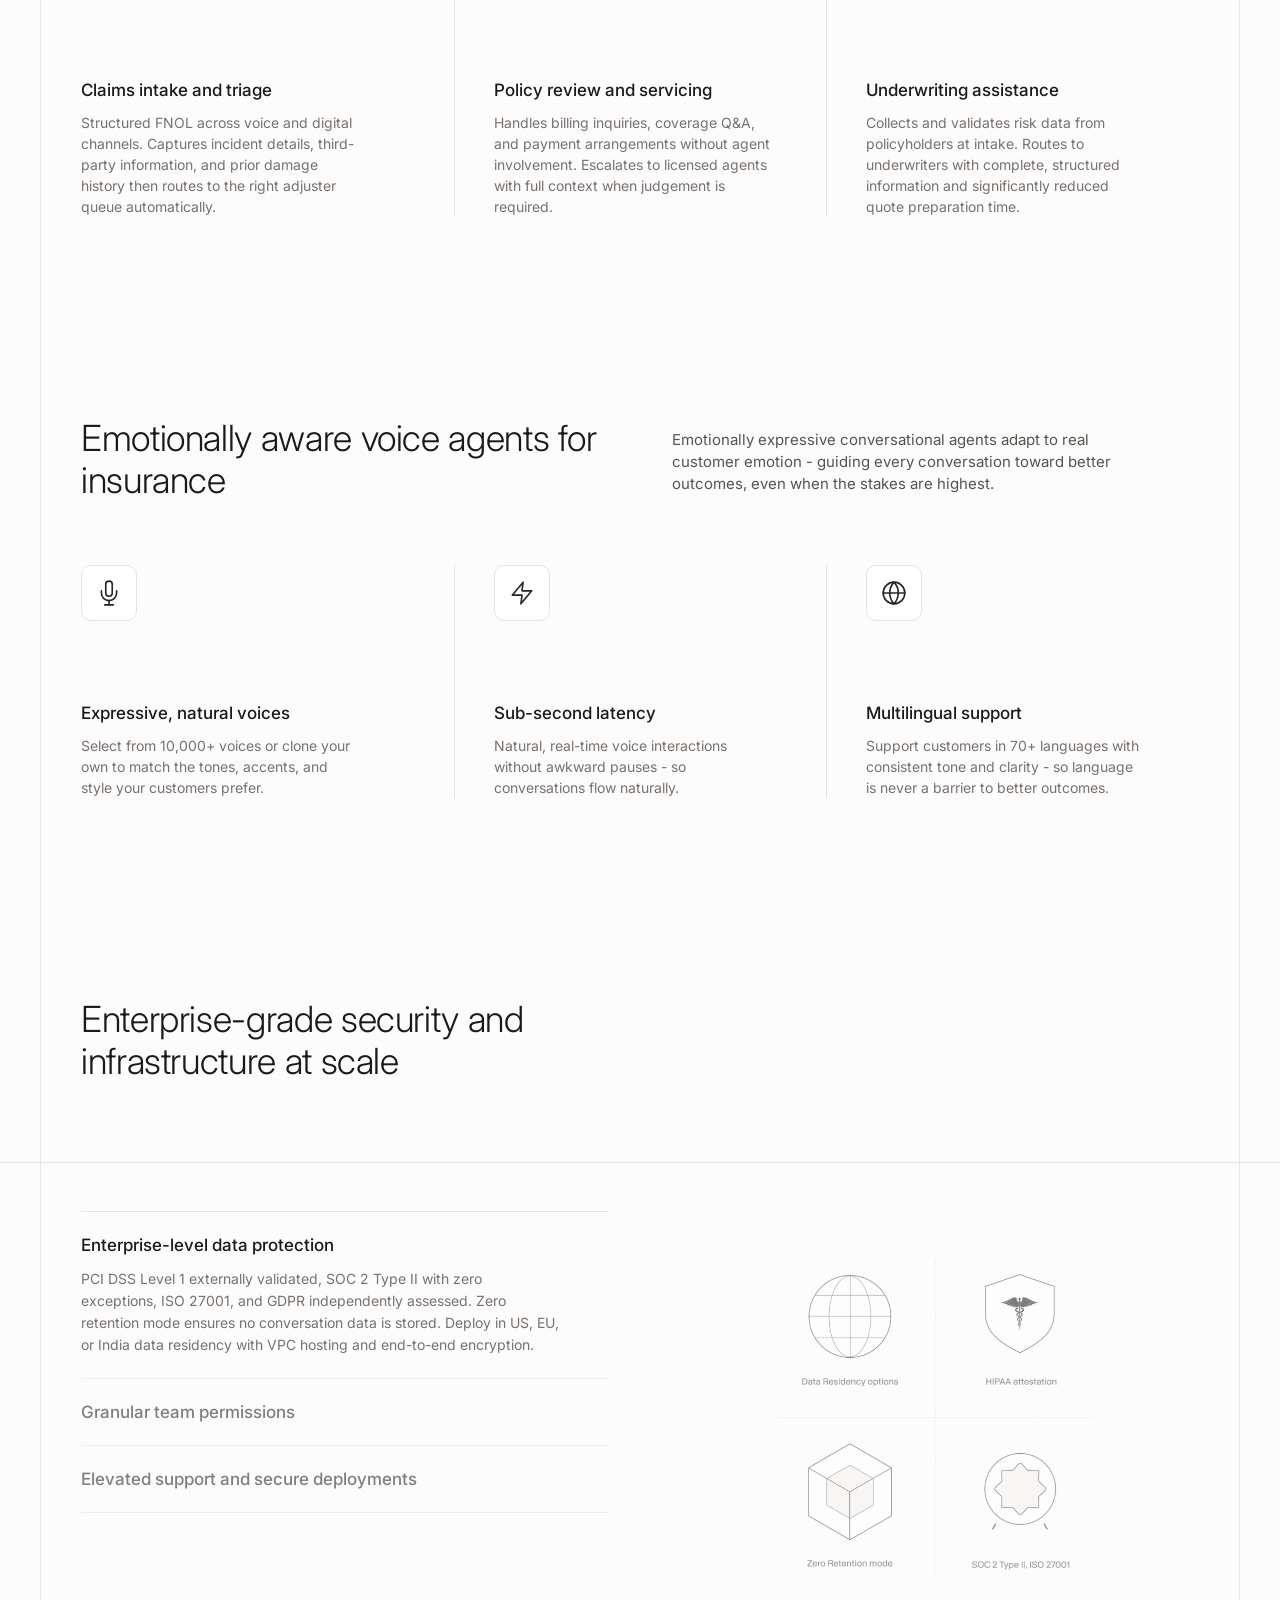
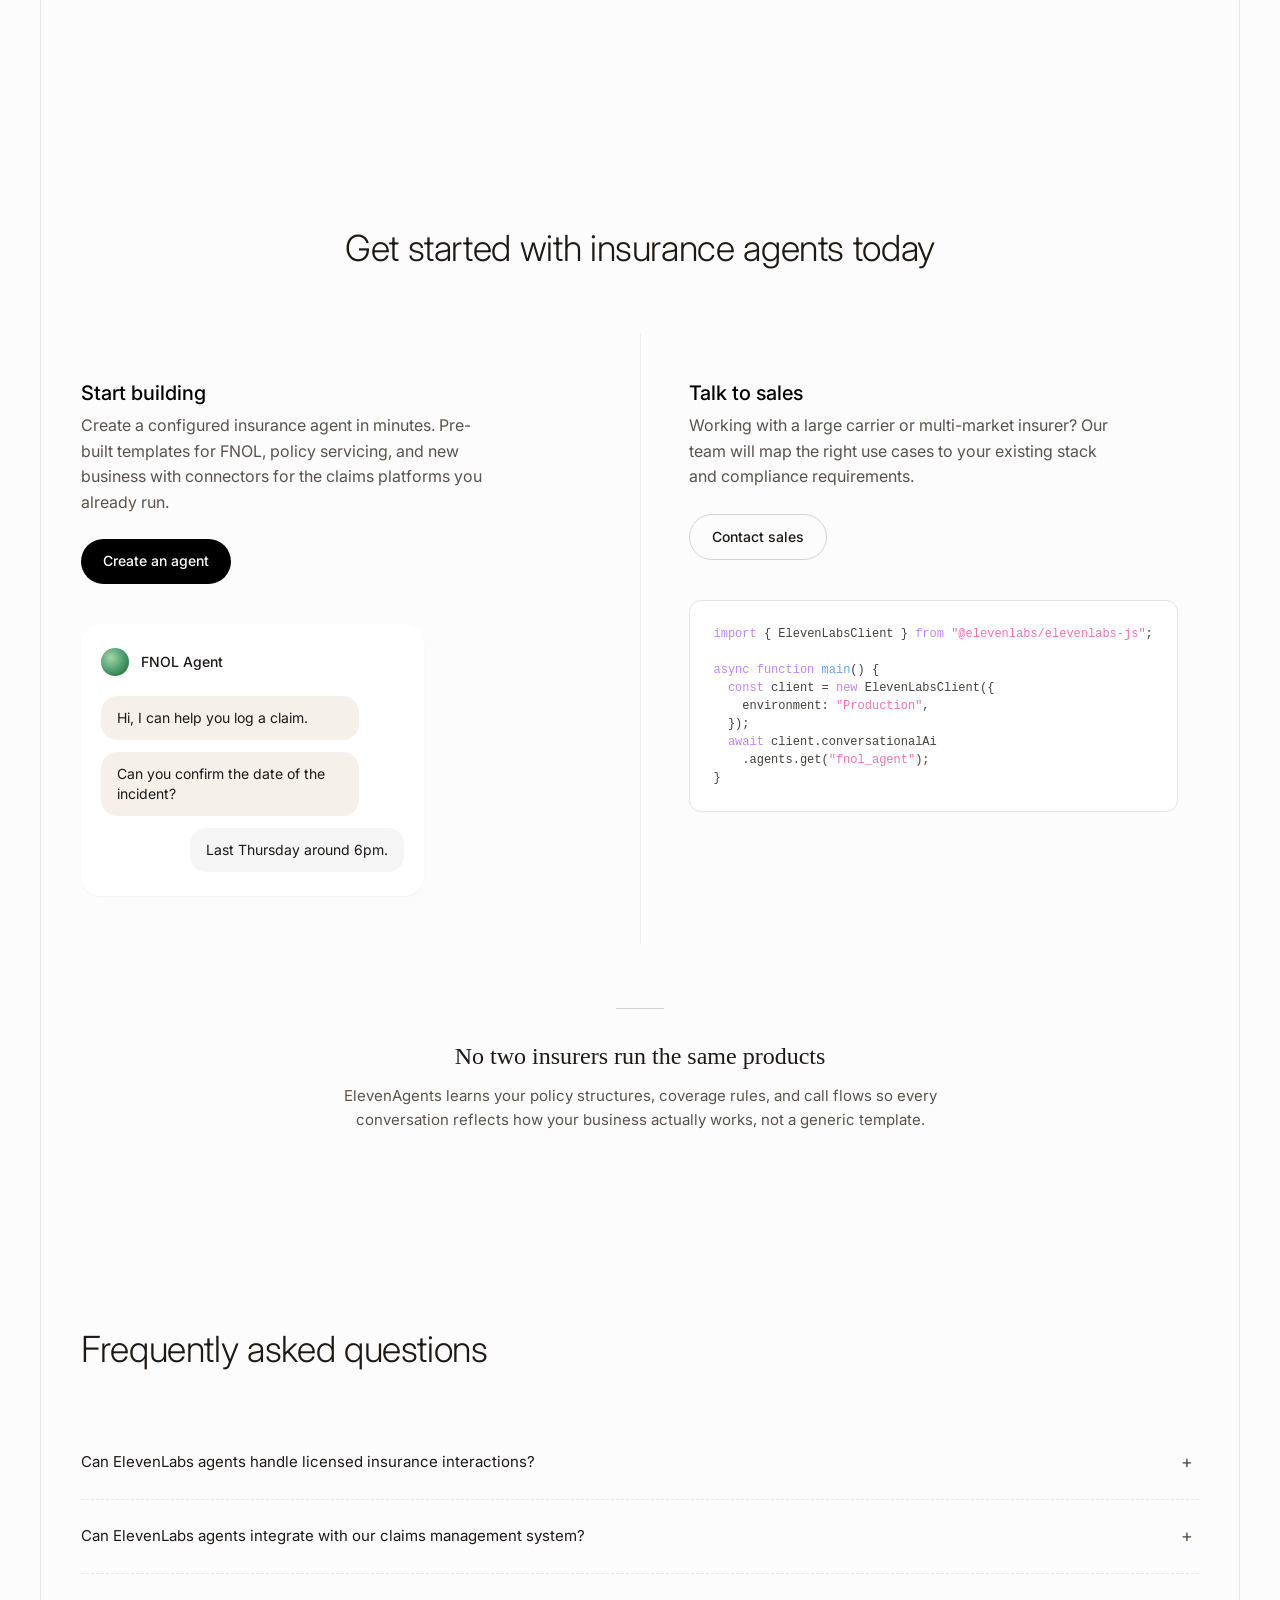
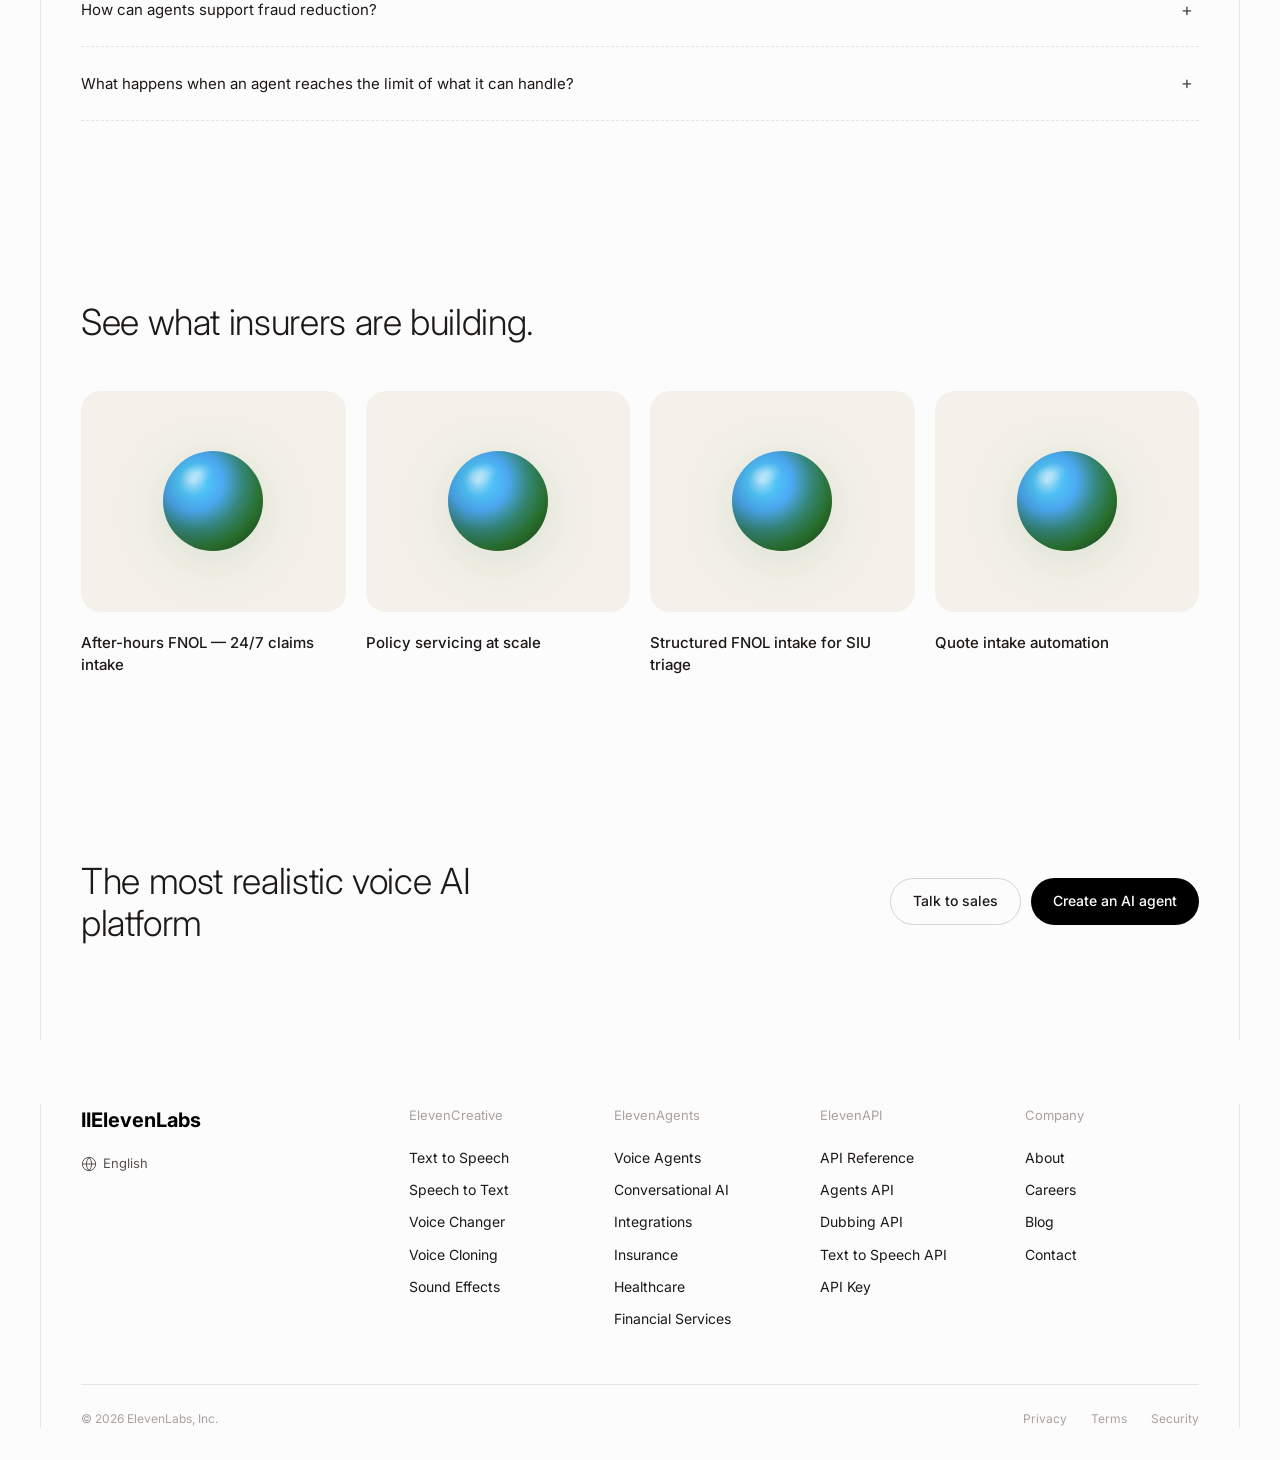
==== commit b68f2b78: "Link Pricing nav to ElevenLabs pricing page Co-Authored-By: Claude Opus 4.6 (1M context) <noreply@an" ====
--- a/index.html
+++ b/index.html
@@ -32,7 +32,7 @@
           <a href="#">Solutions</a>
           <a href="https://elevenlabs.io/docs/eleven-agents/overview">Docs</a>
           <a href="https://elevenlabs.io/customer-stories/agents">Customers</a>
-          <a href="#">Pricing</a>
+          <a href="https://elevenlabs.io/pricing">Pricing</a>
         </nav>
         <a href="under-the-hood.html" class="btn btn-primary btn-nav">See how I built this</a>
       </div>
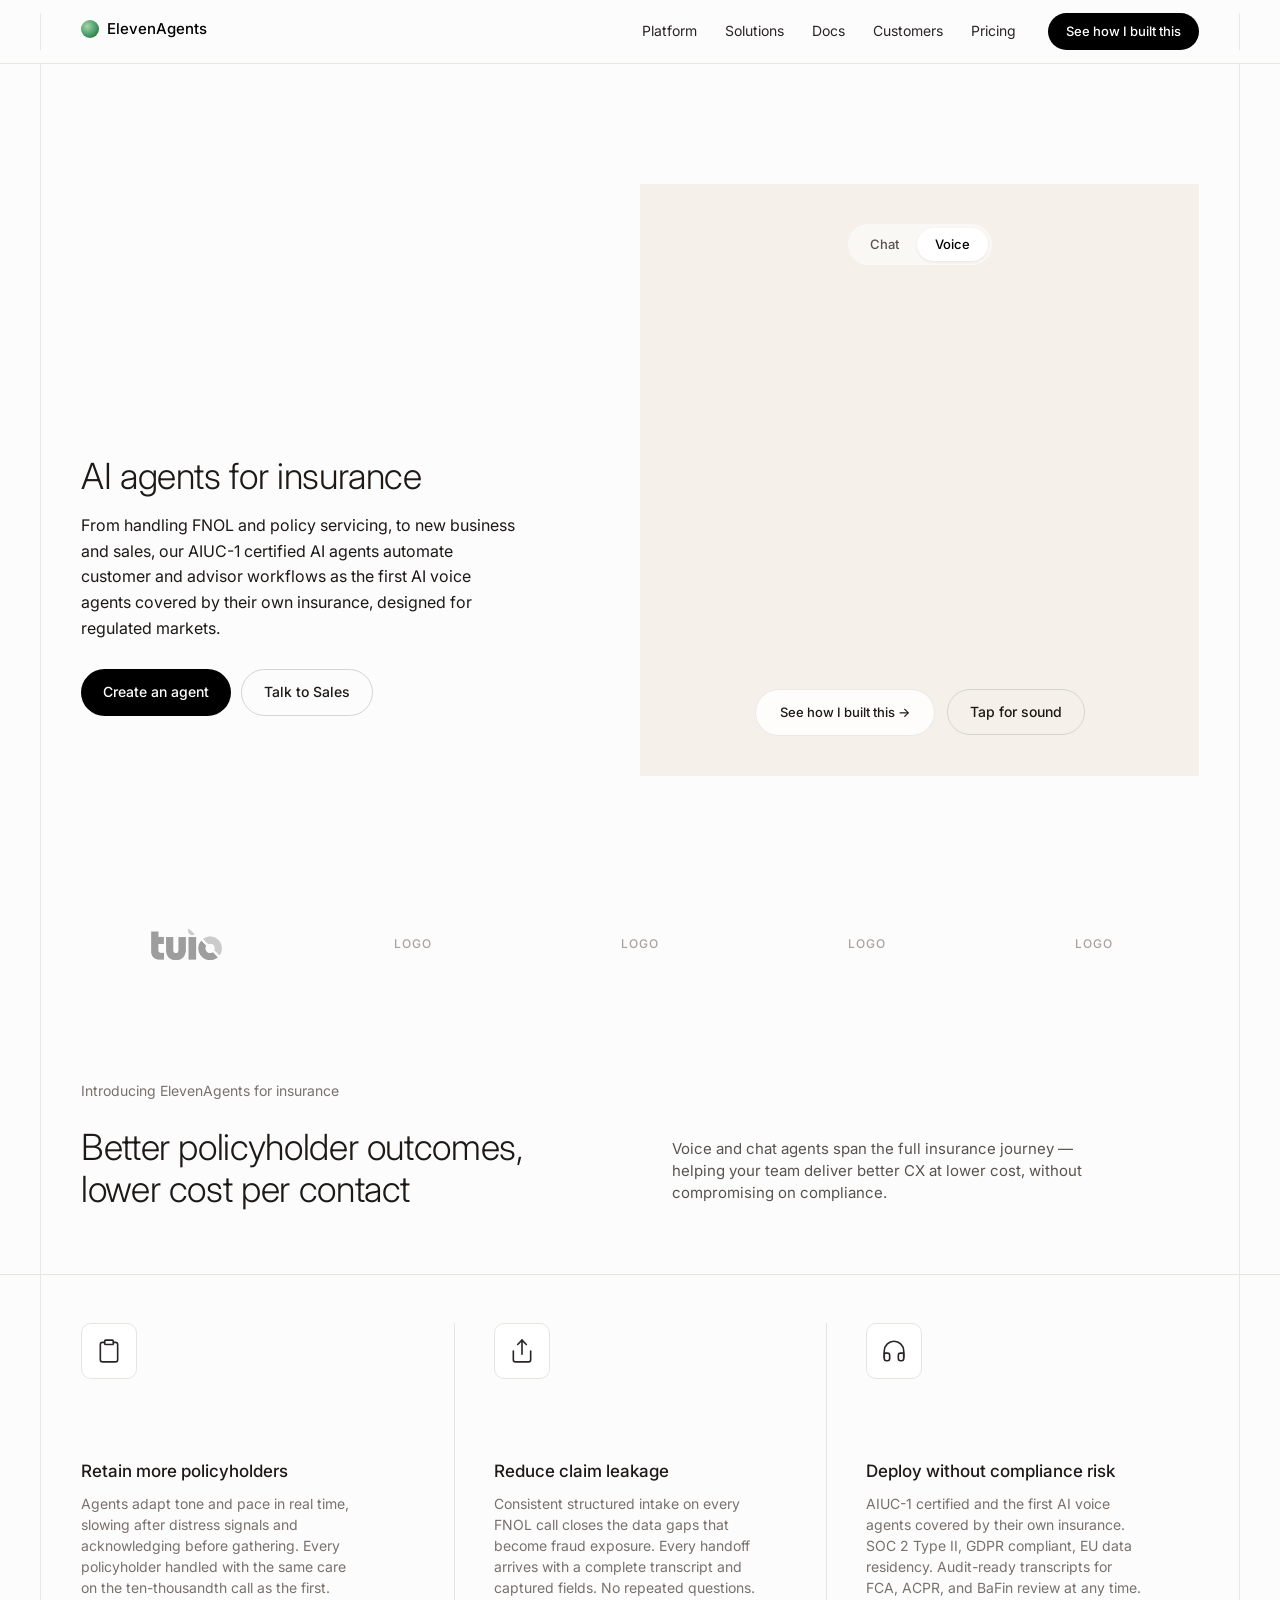
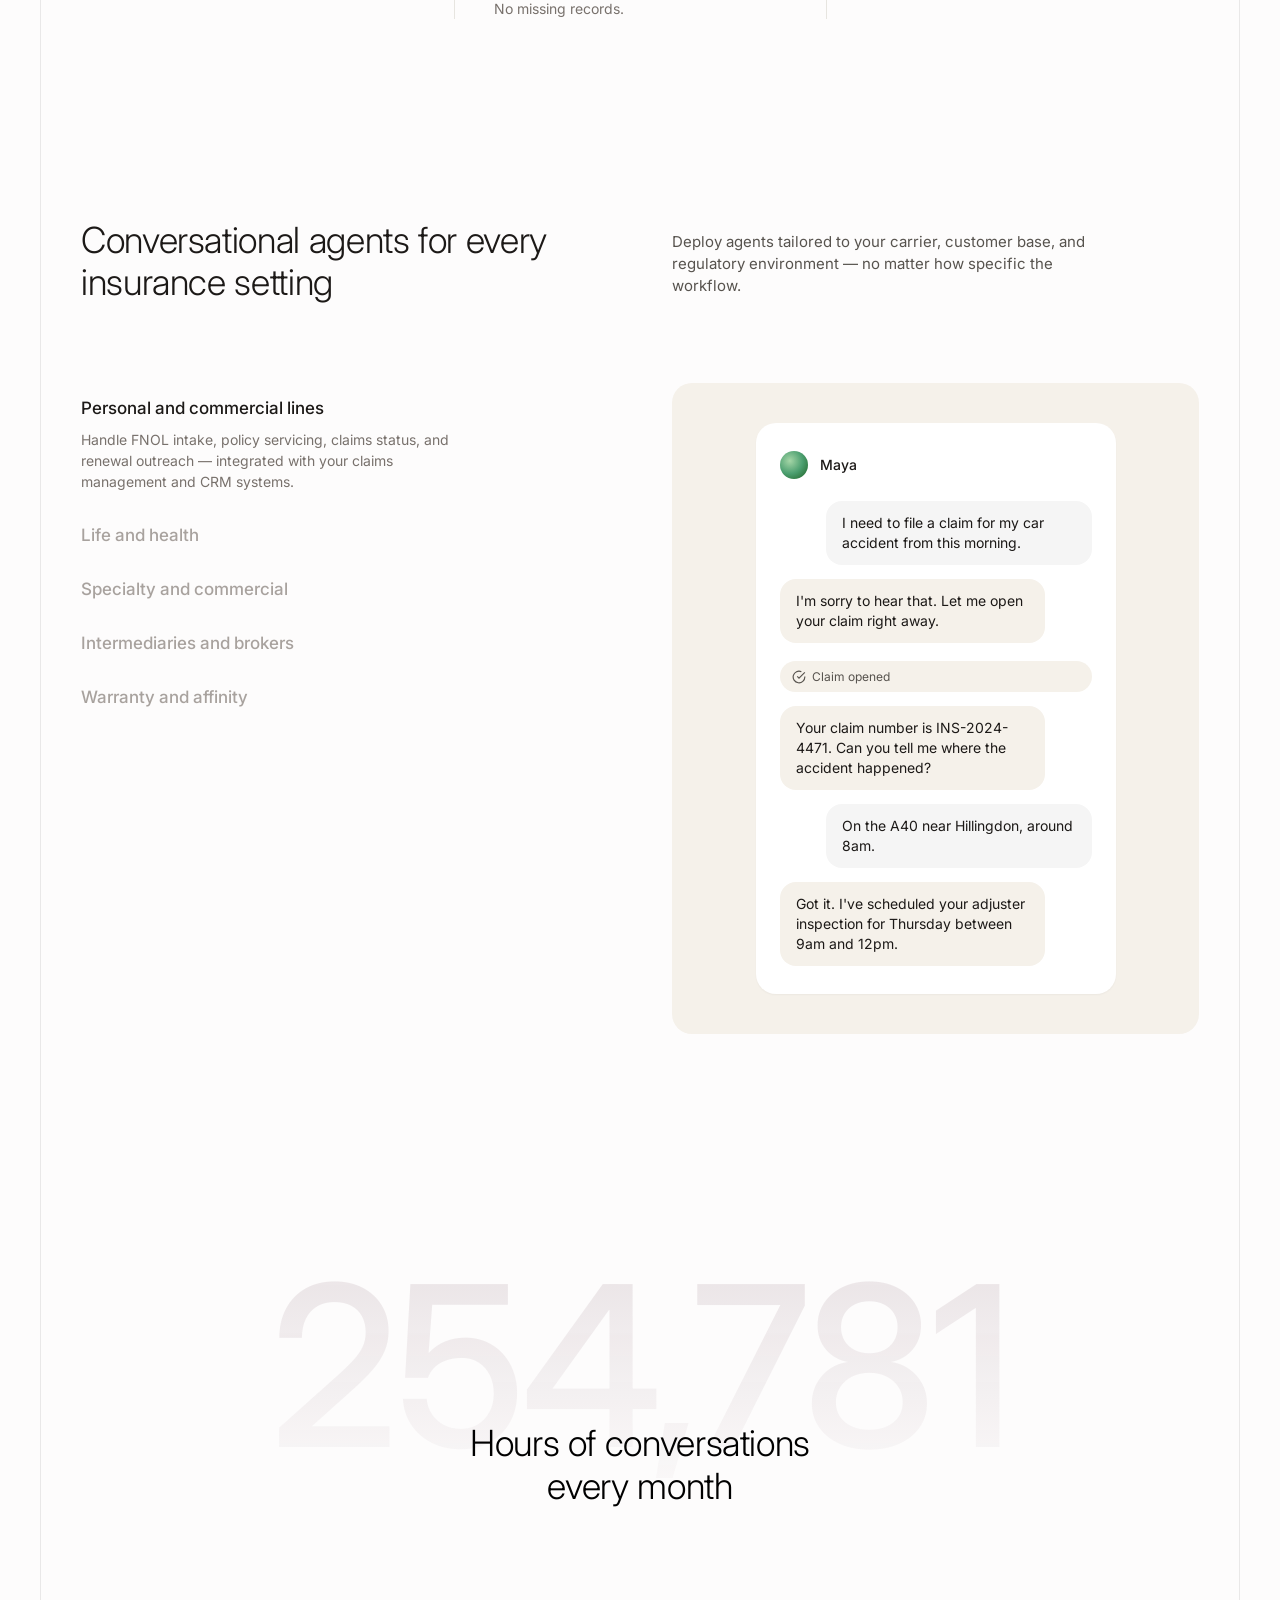
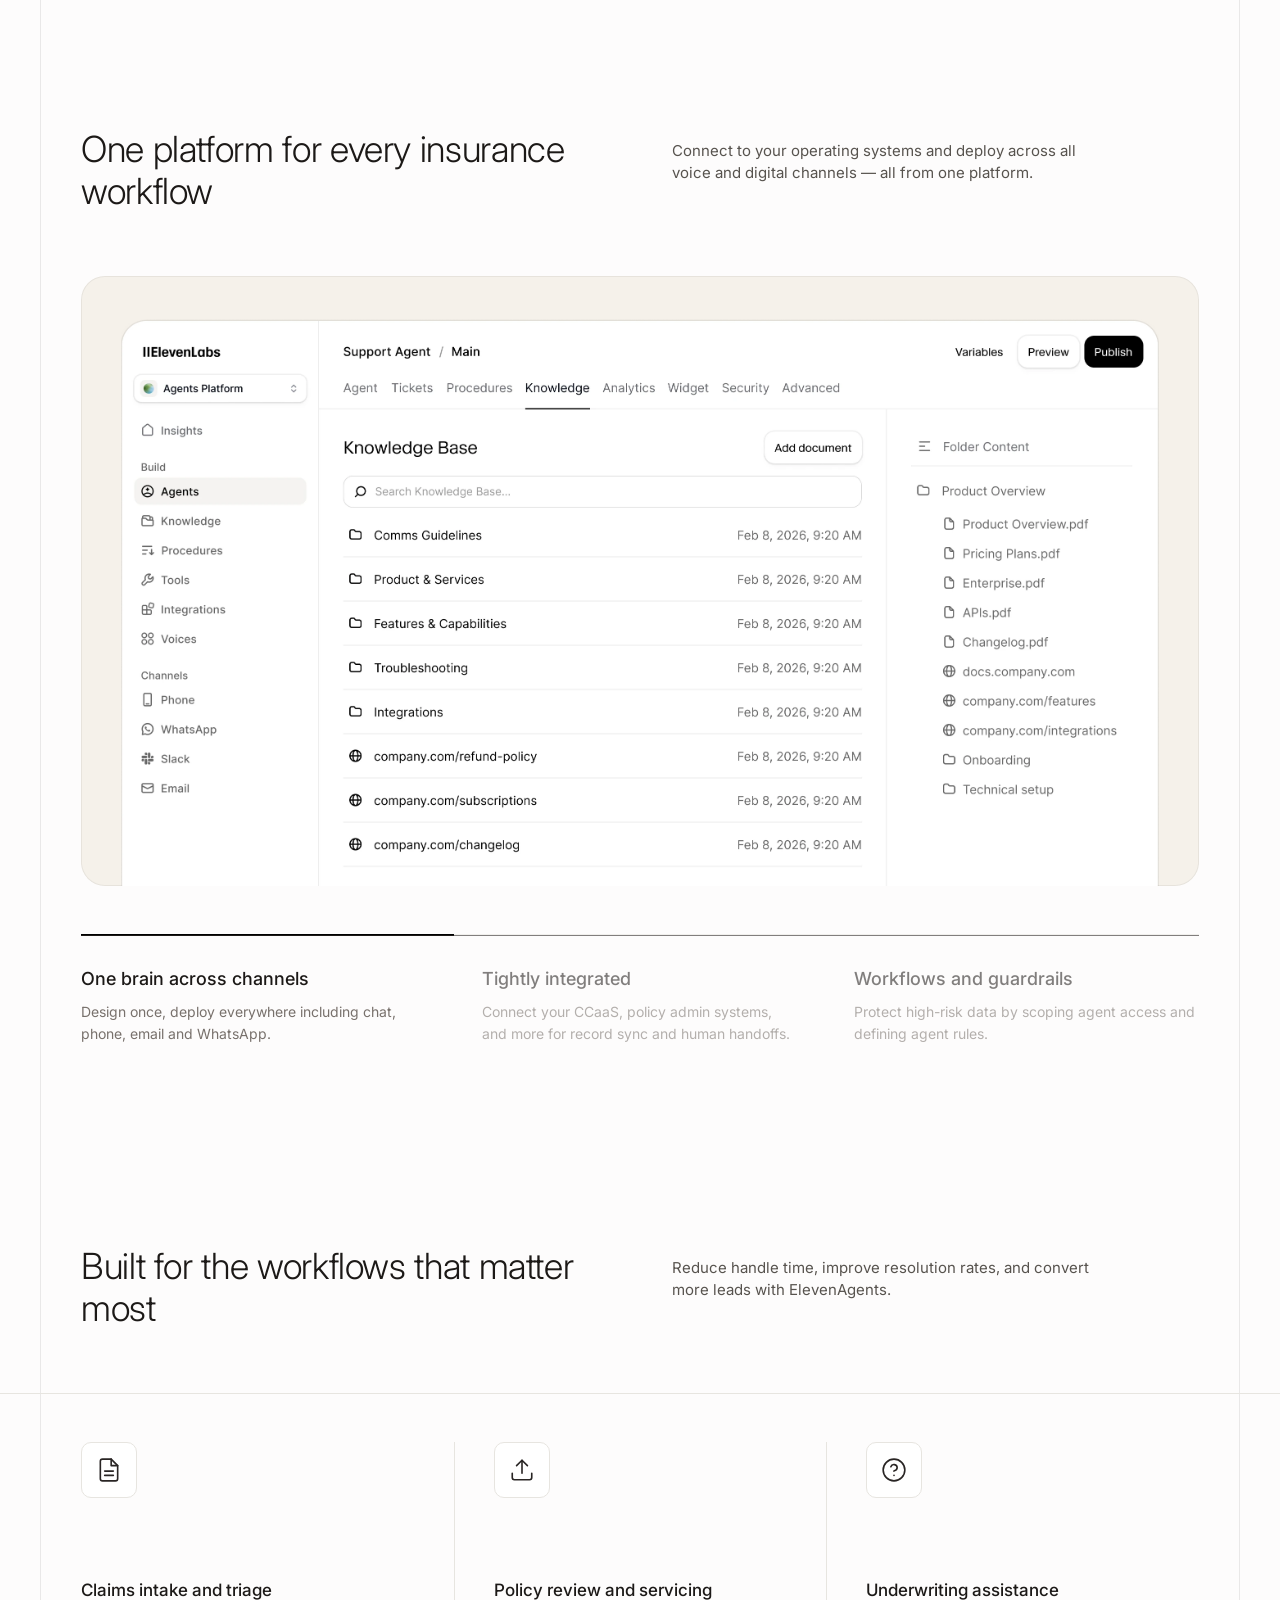
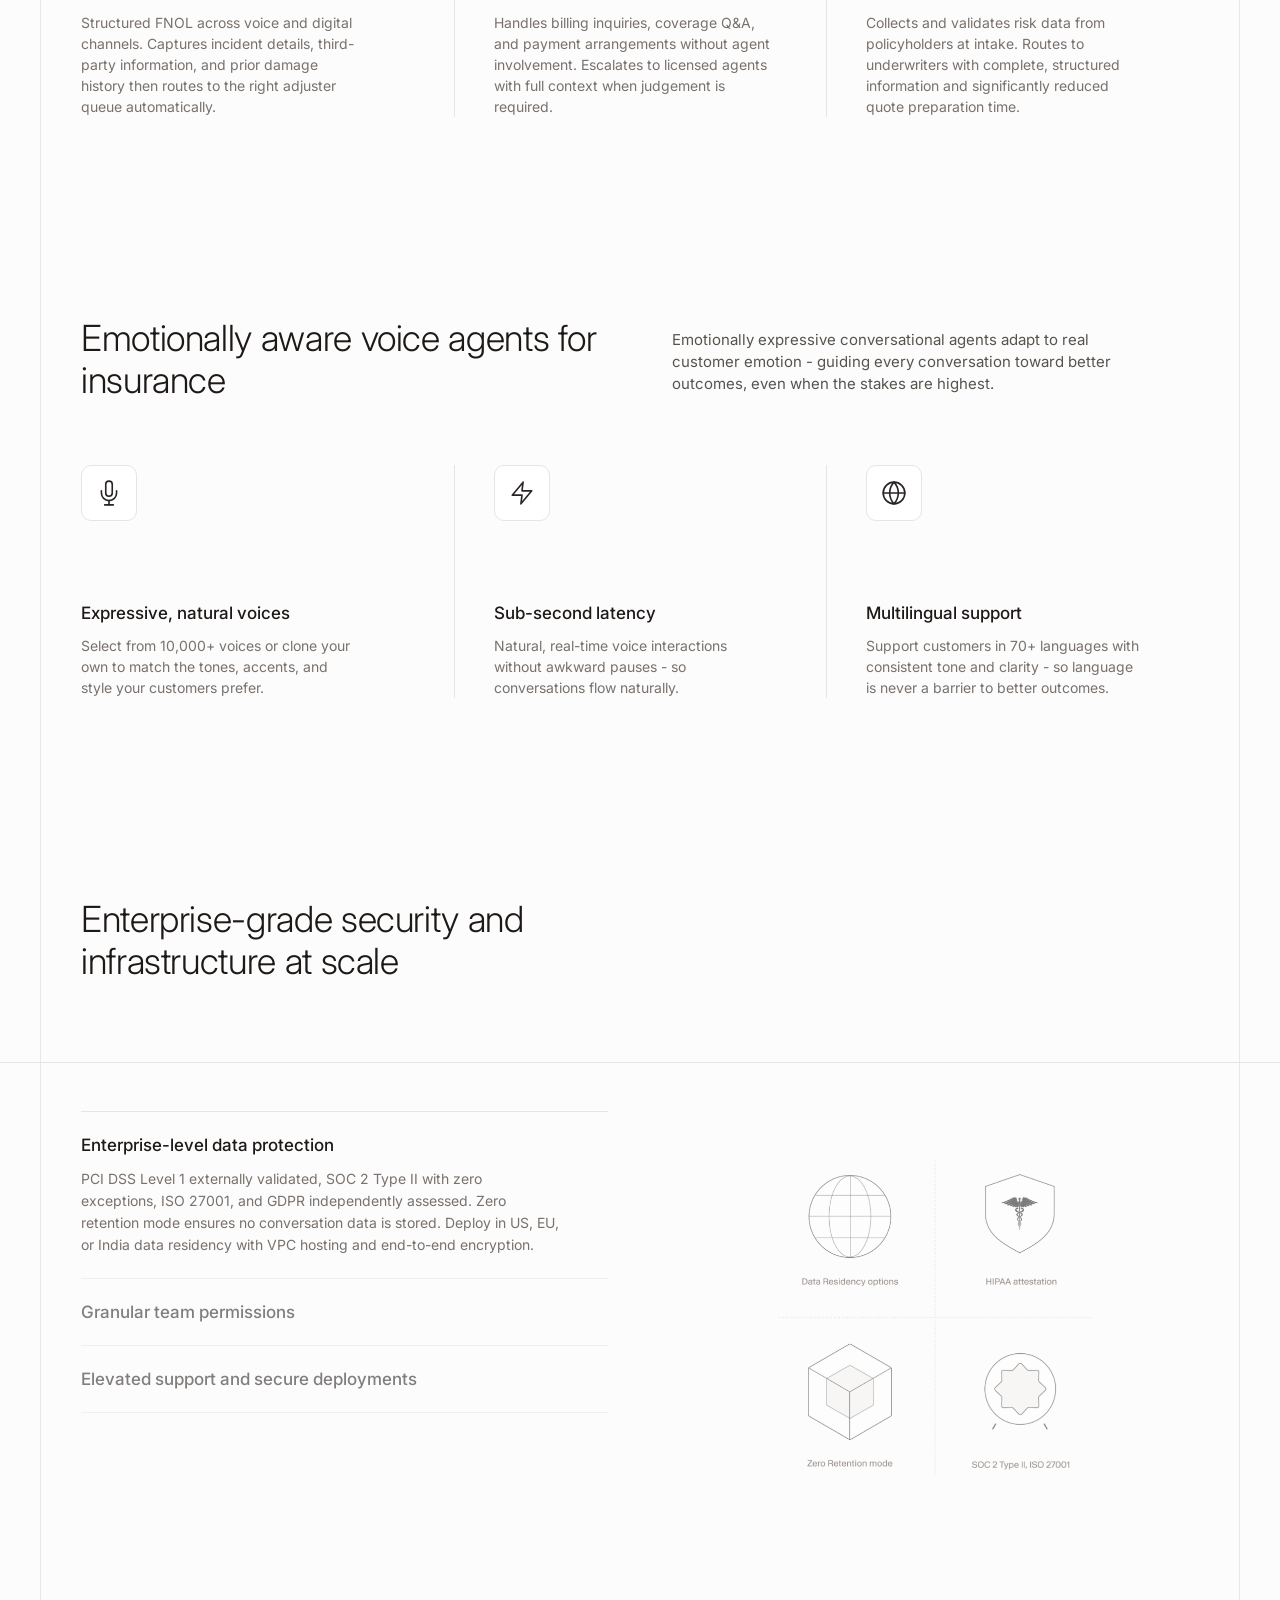
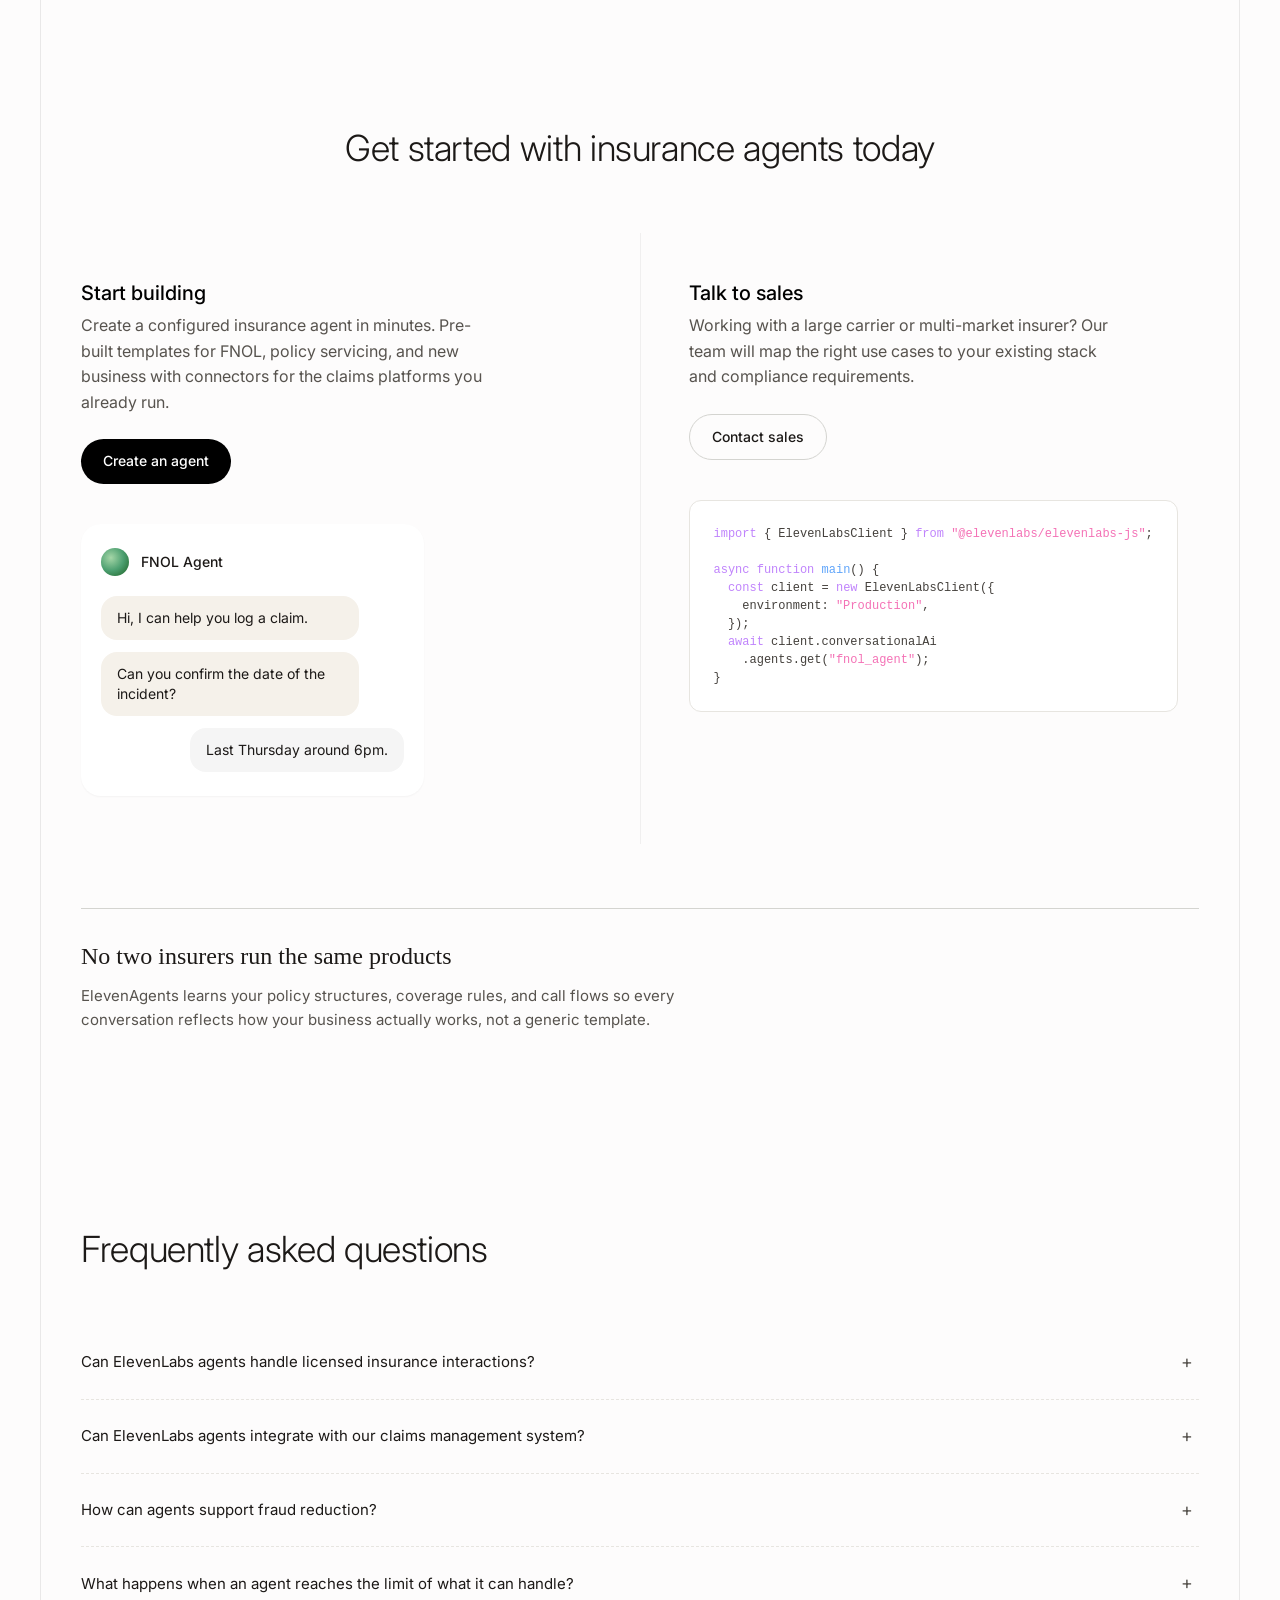
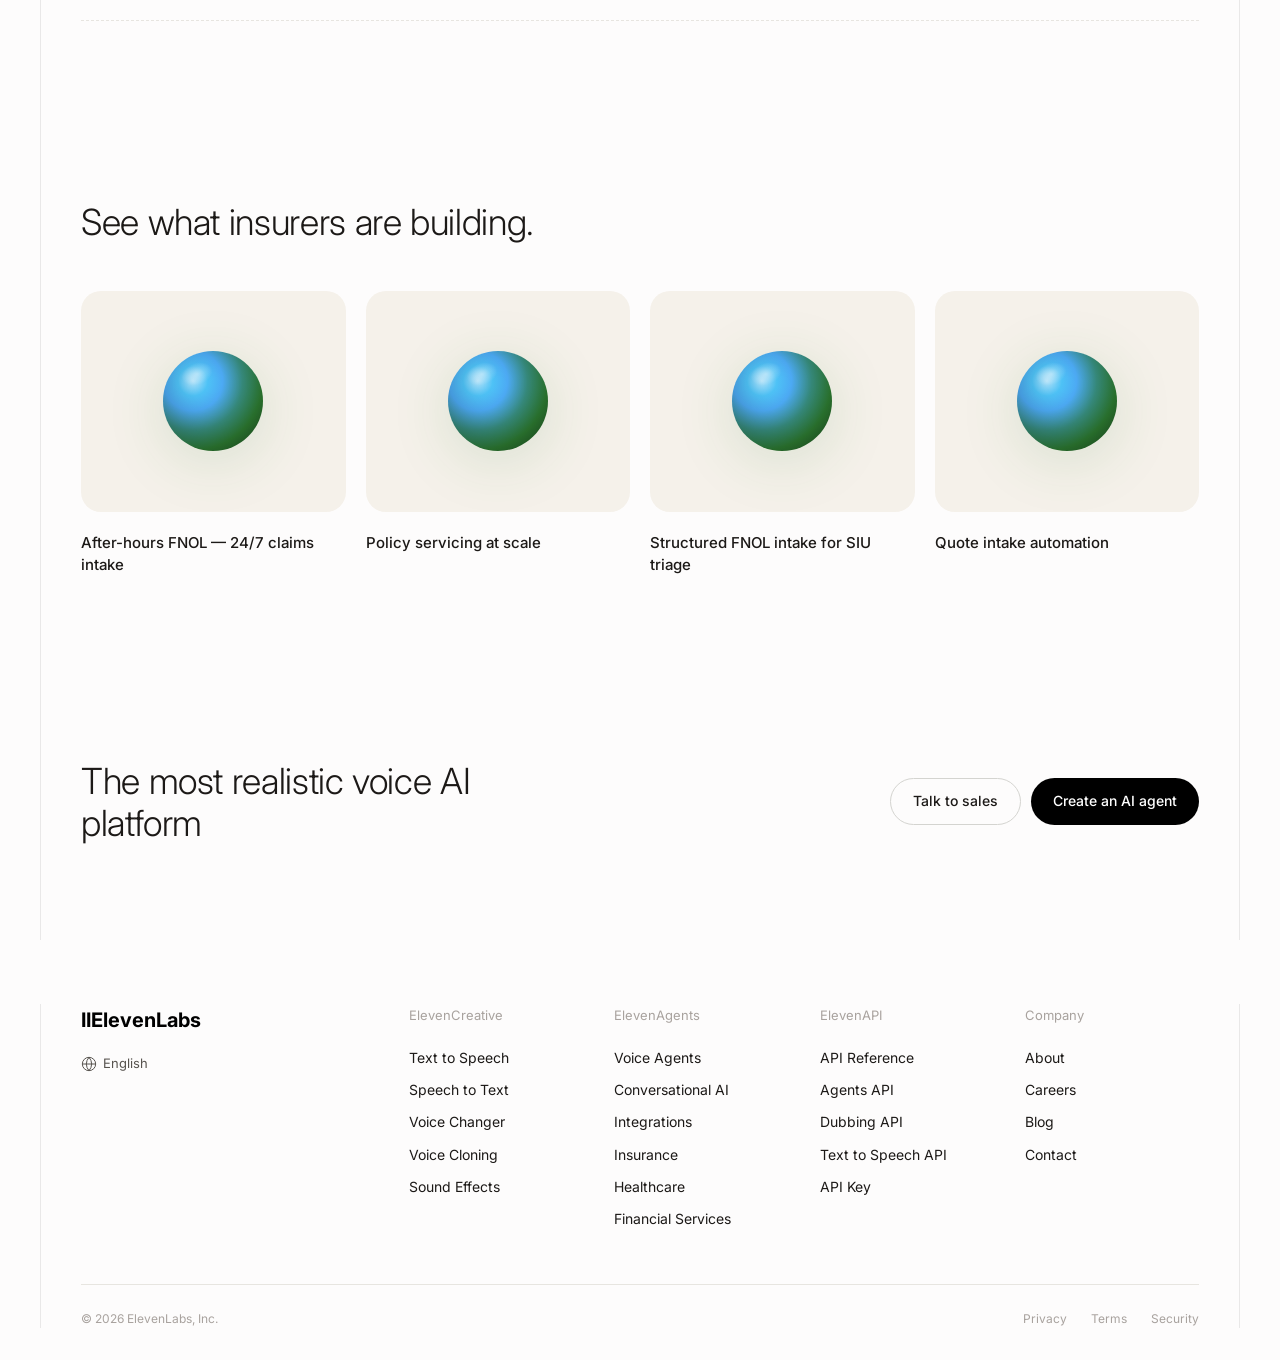
==== commit b0070e5b: "Expand callout line to full container width Co-Authored-By: Claude Opus 4.6 (1M context) <noreply@an" ====
--- a/index.html
+++ b/index.html
@@ -454,8 +454,8 @@
         </div>
       </div>
 
+      <div class="cta-callout-line"></div>
       <div class="cta-callout">
-        <div class="cta-callout-line"></div>
         <h3 class="cta-callout-title">No two insurers run the same products</h3>
         <p class="cta-callout-text">ElevenAgents learns your policy structures, coverage rules, and call flows so every conversation reflects how your business actually works, not a generic template.</p>
       </div>
--- a/styles.css
+++ b/styles.css
@@ -565,7 +565,7 @@
 .logo-bar {
   background: var(--el-eggshell);
 }
-.logo-bar > .container { padding-top: 80px; padding-bottom: 80px; }
+.logo-bar > .container { padding-top: 48px; padding-bottom: 48px; }
 .logo-bar-inner {
   display: grid;
   grid-template-columns: repeat(auto-fit, minmax(180px, 1fr));
@@ -595,7 +595,7 @@
 .value-props {
   background: var(--el-eggshell);
 }
-.value-props > .container { padding-top: 100px; padding-bottom: 100px; }
+.value-props > .container { padding-top: 64px; padding-bottom: 100px; }
 .value-props .split-header h2 {
   font-size: 36px;
   line-height: 42px;
@@ -896,17 +896,14 @@
 .cta-buttons { display: flex; gap: 10px; }
 .cta-visual { margin-top: 40px; }
 .cta-callout {
-  margin-top: 64px;
-  text-align: center;
+  text-align: left;
   max-width: 680px;
-  margin-left: auto;
-  margin-right: auto;
 }
 .cta-callout-line {
-  width: 48px;
+  width: 100%;
   height: 1px;
   background: var(--el-gray-300);
-  margin: 0 auto 32px;
+  margin: 64px 0 32px;
 }
 .cta-callout-title {
   font-family: Waldenburg, Georgia, serif;
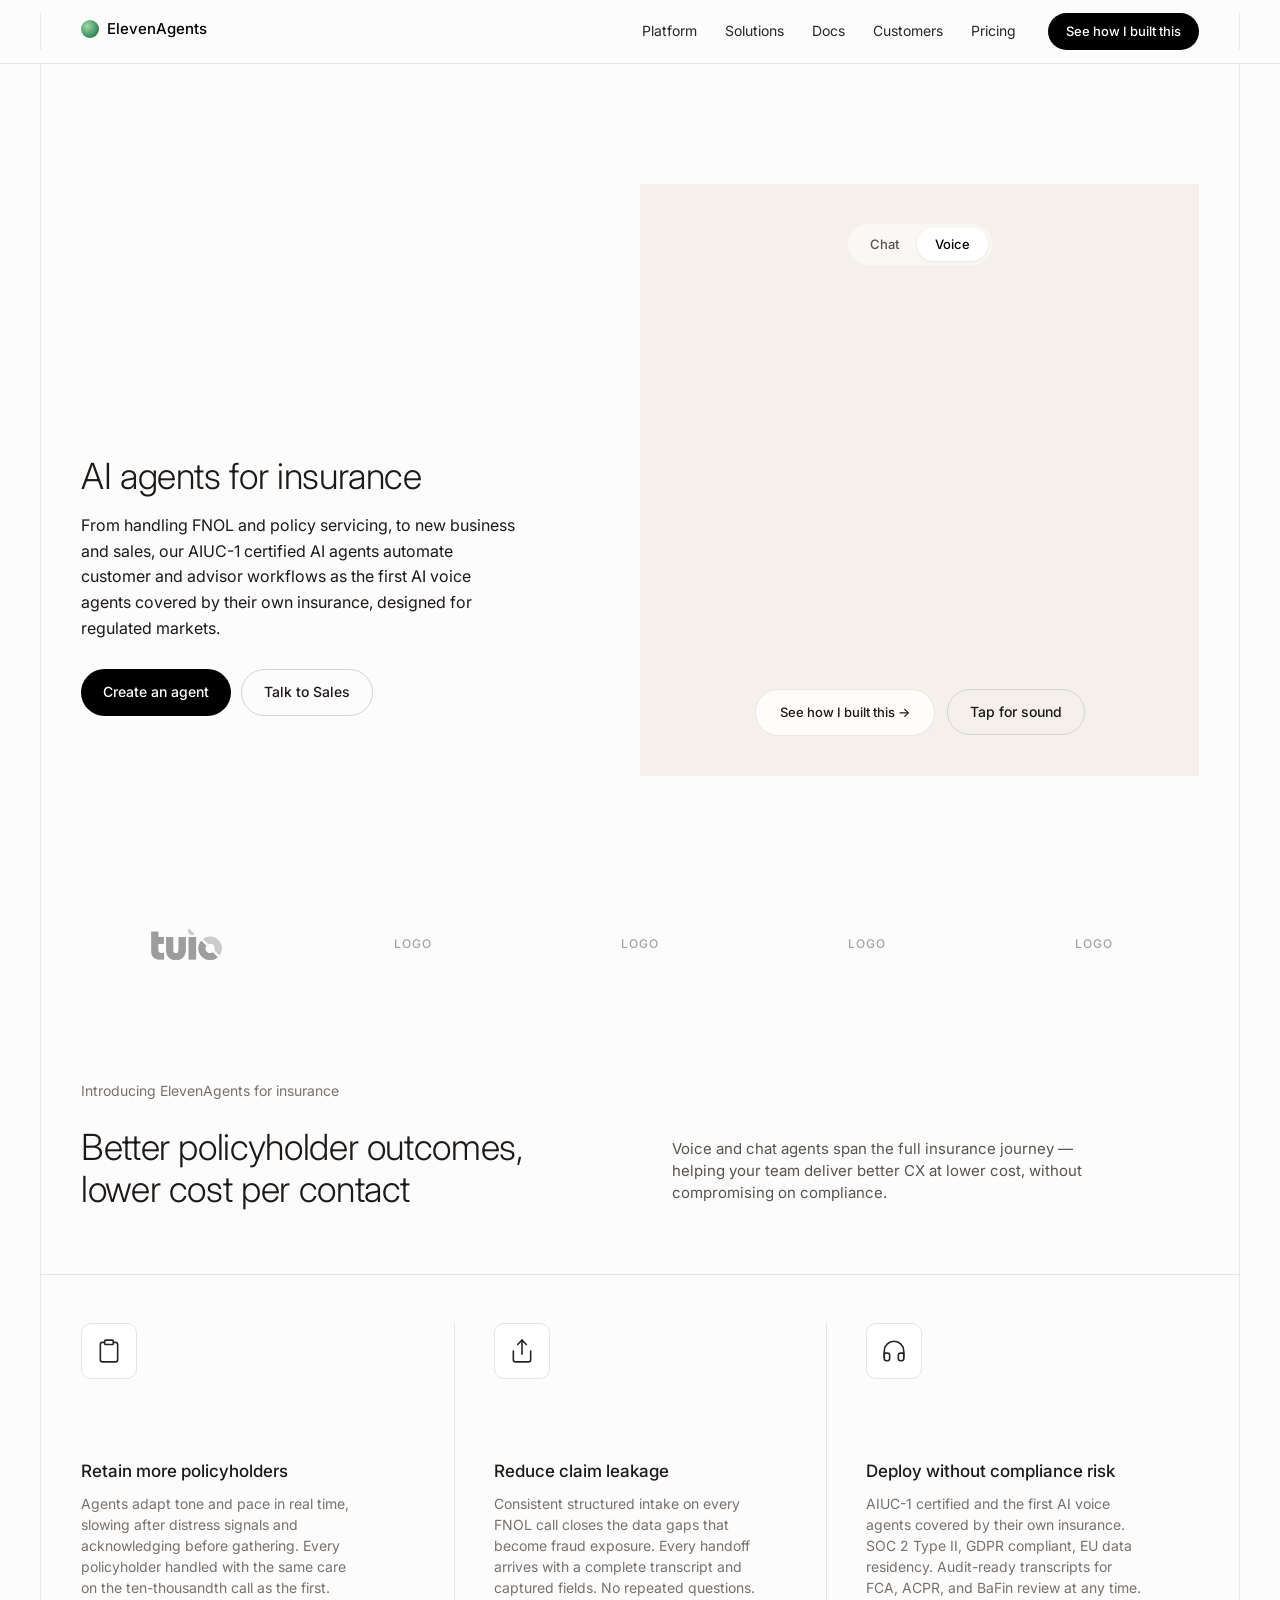
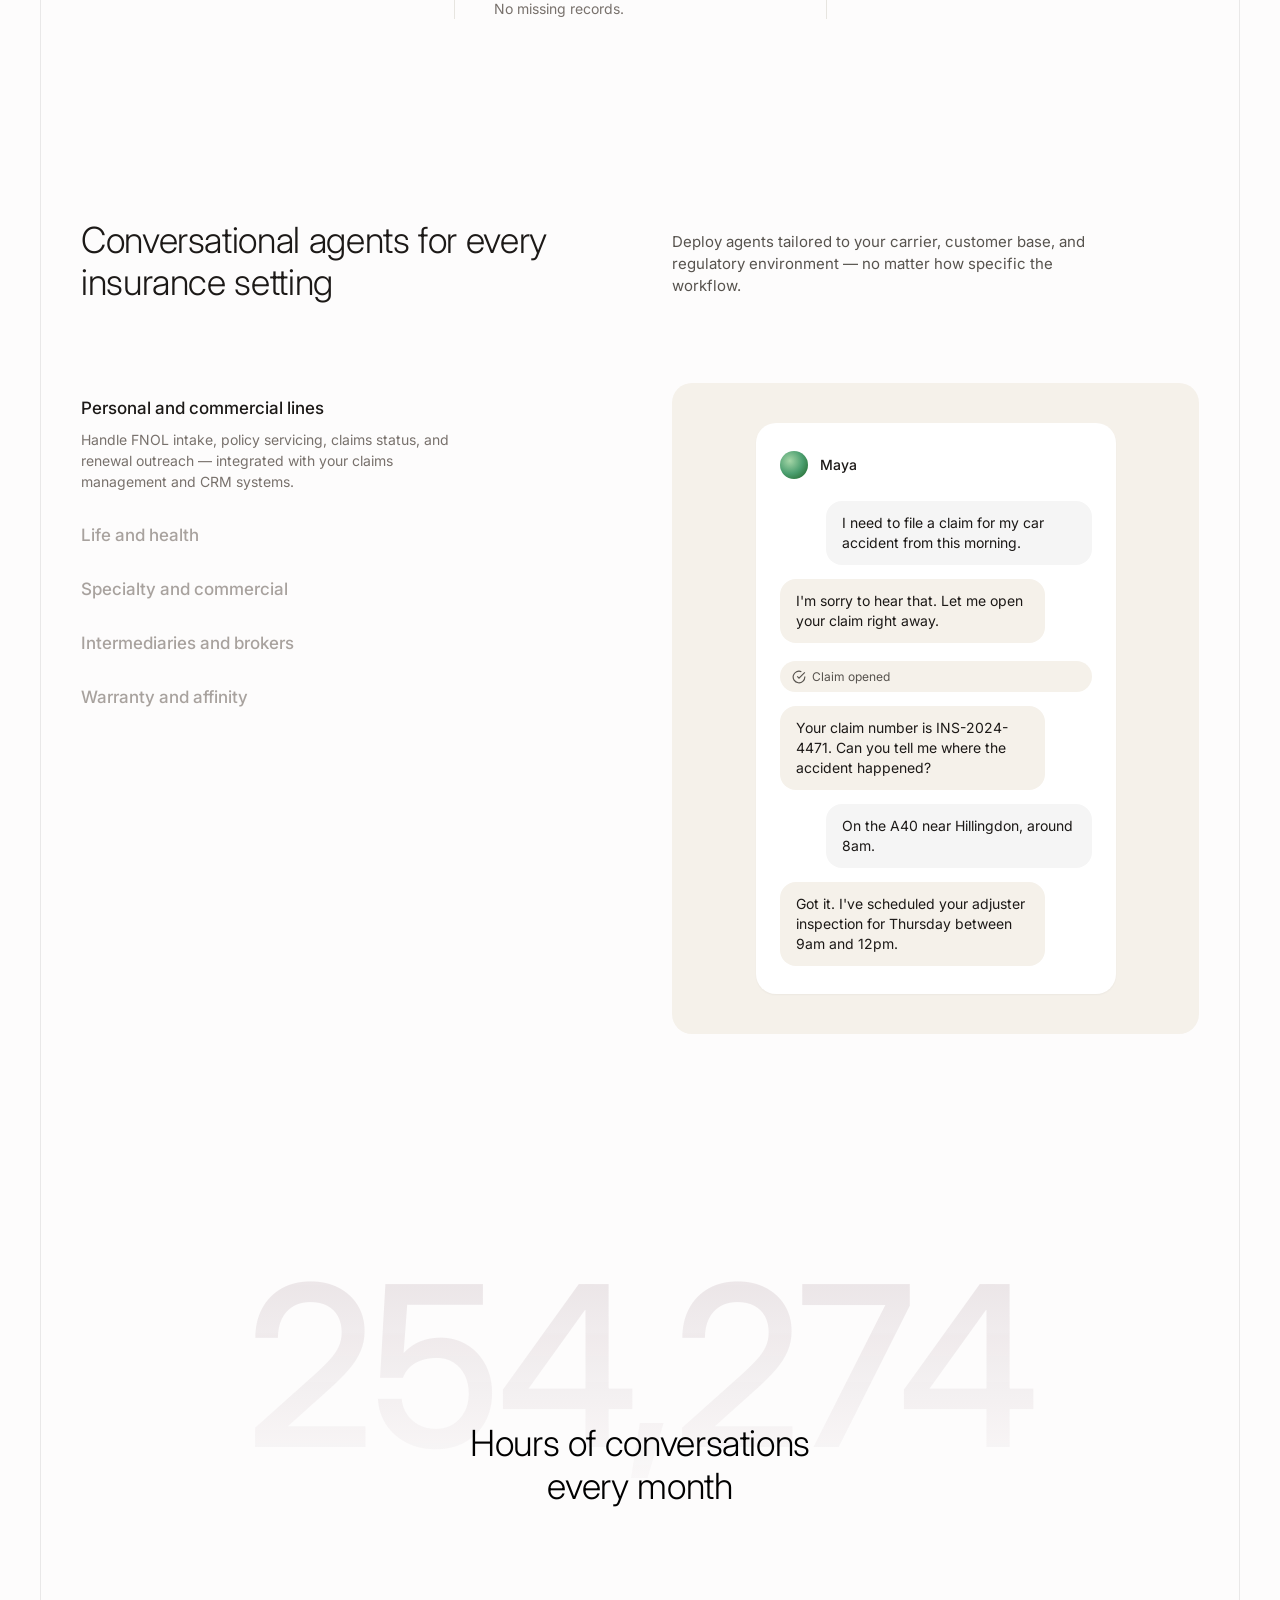
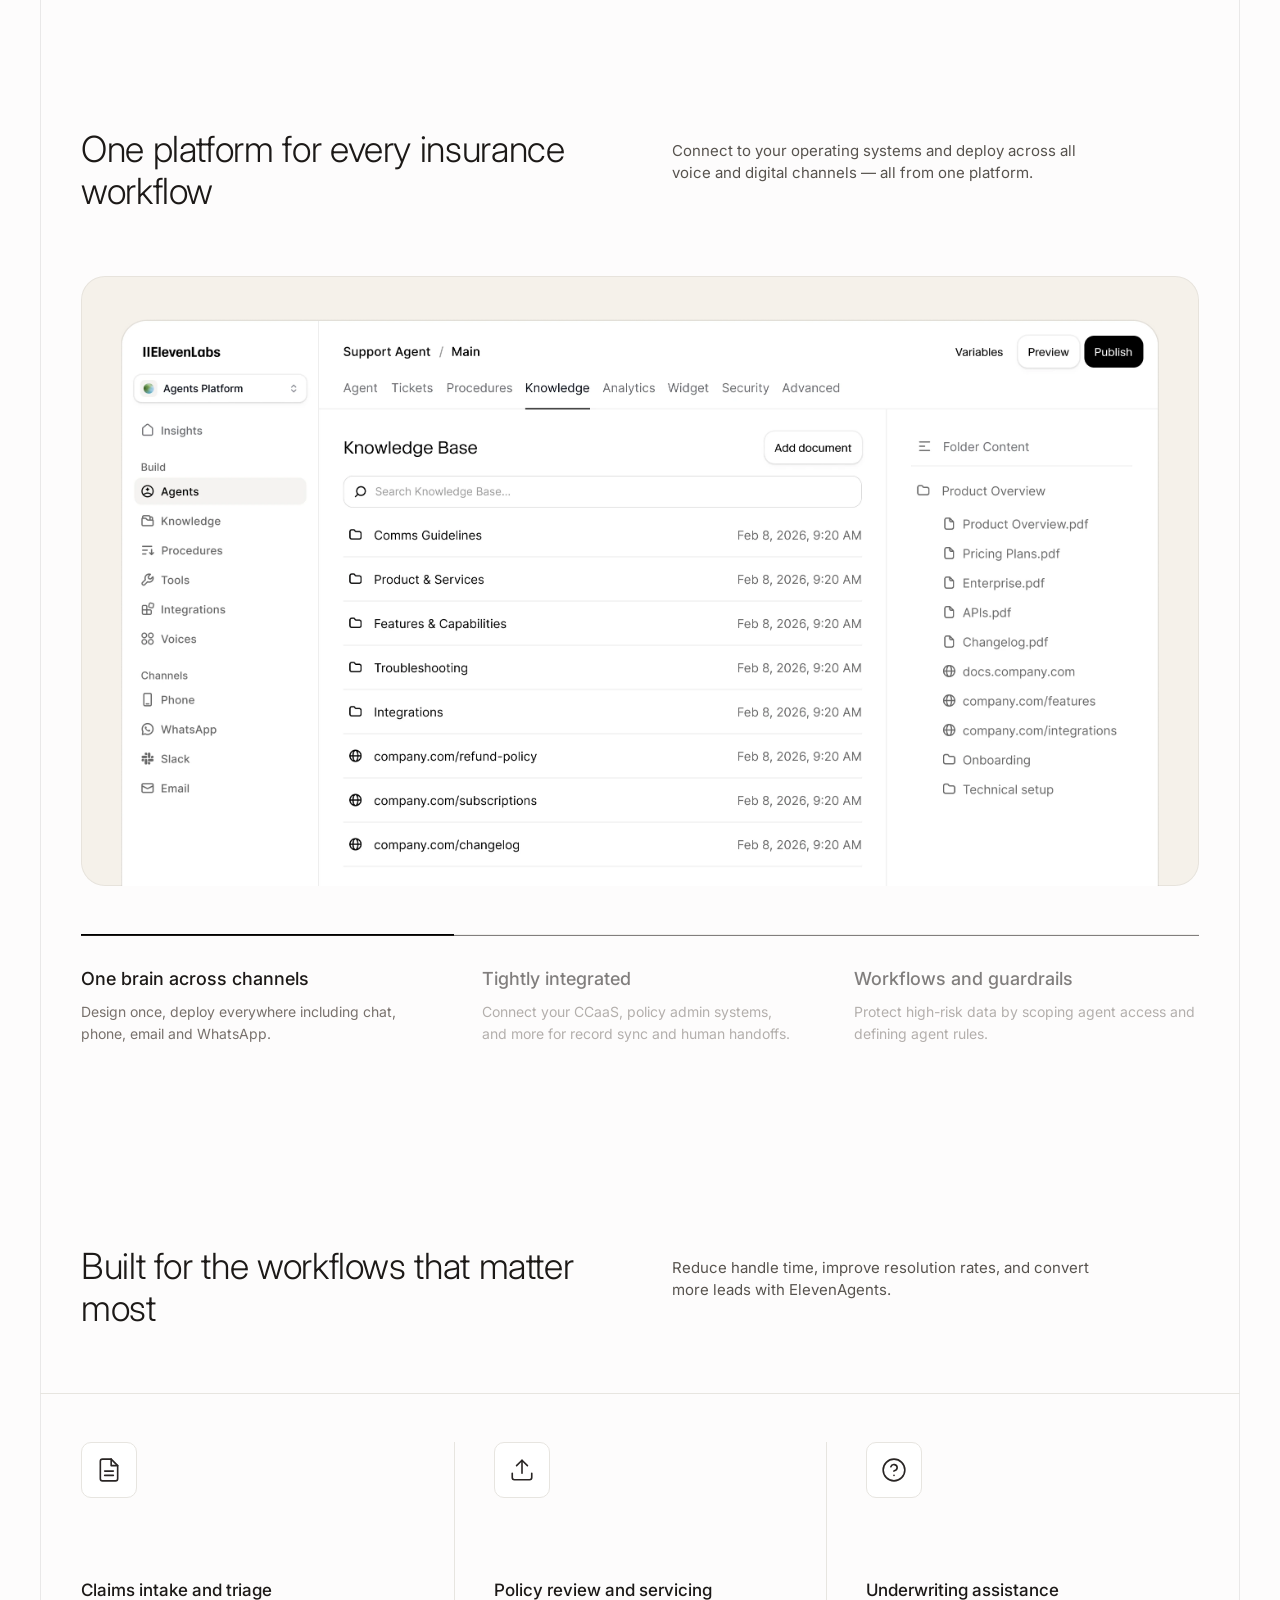
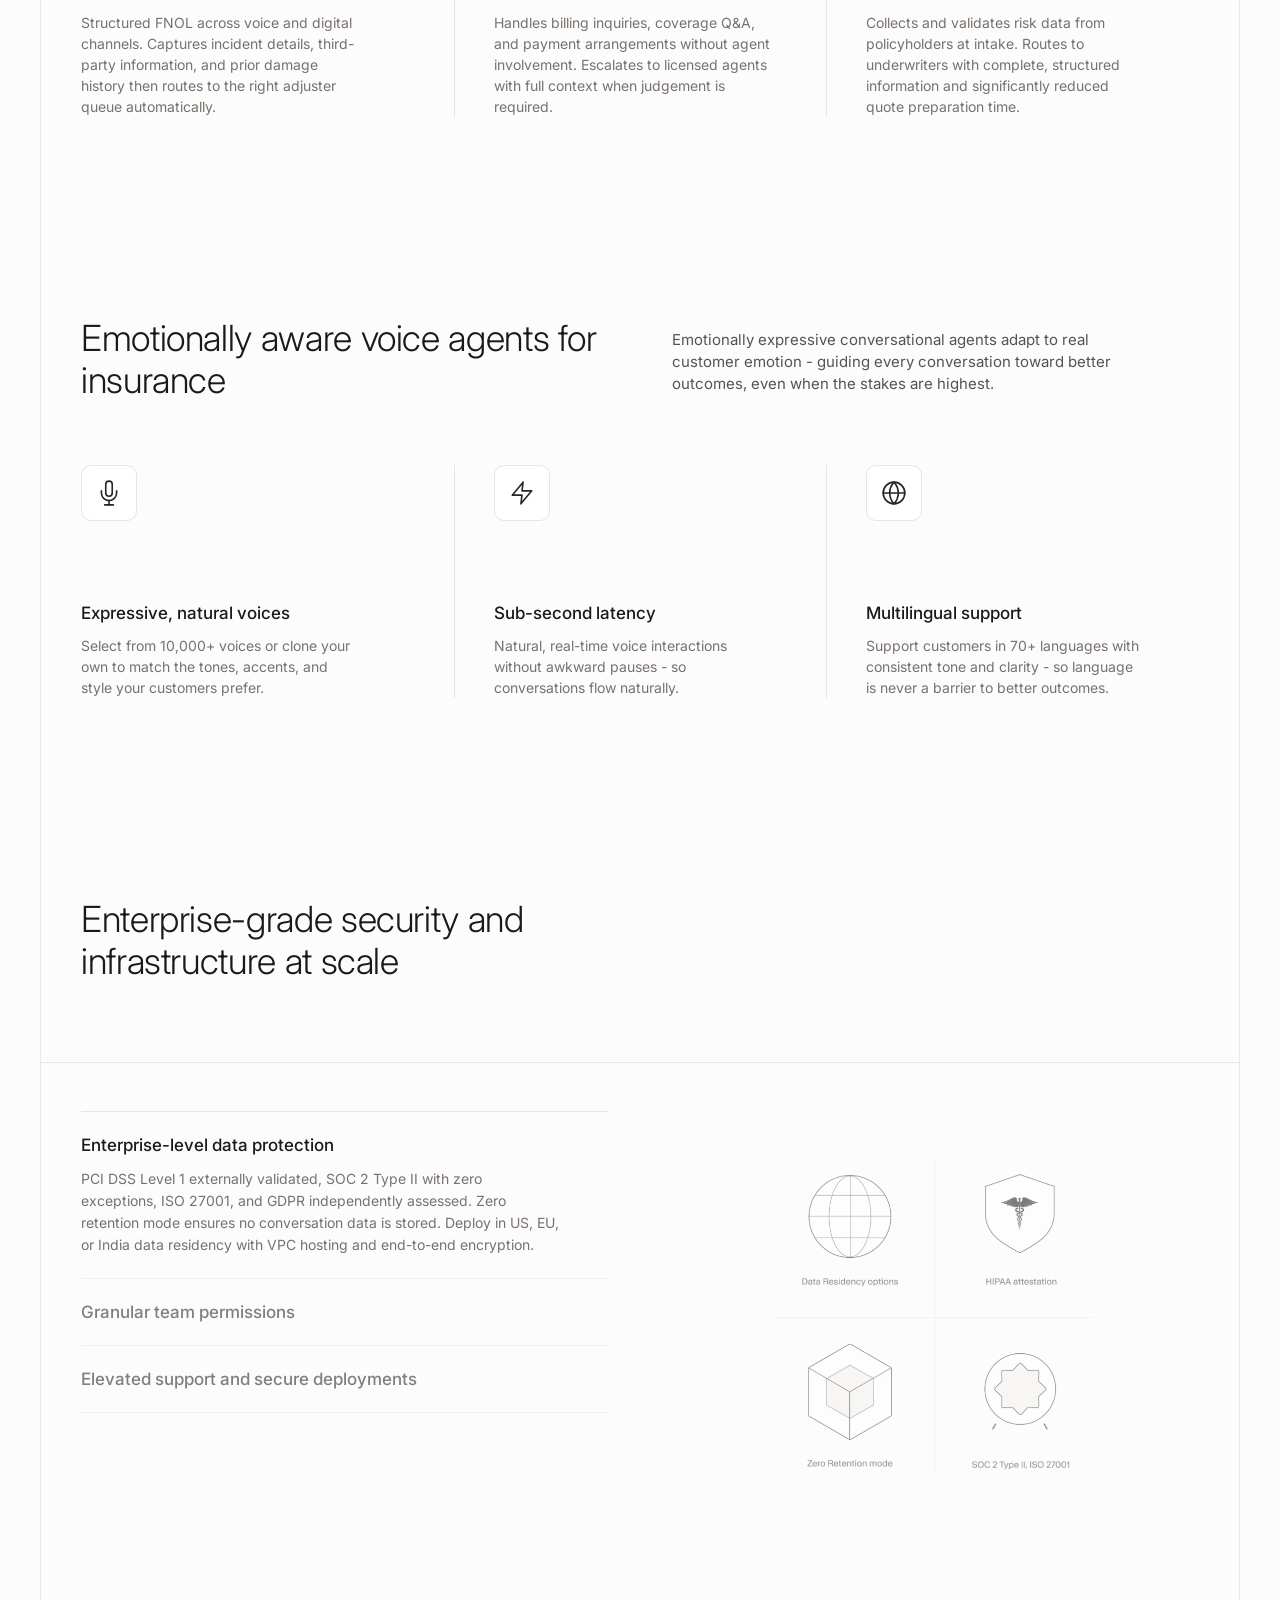
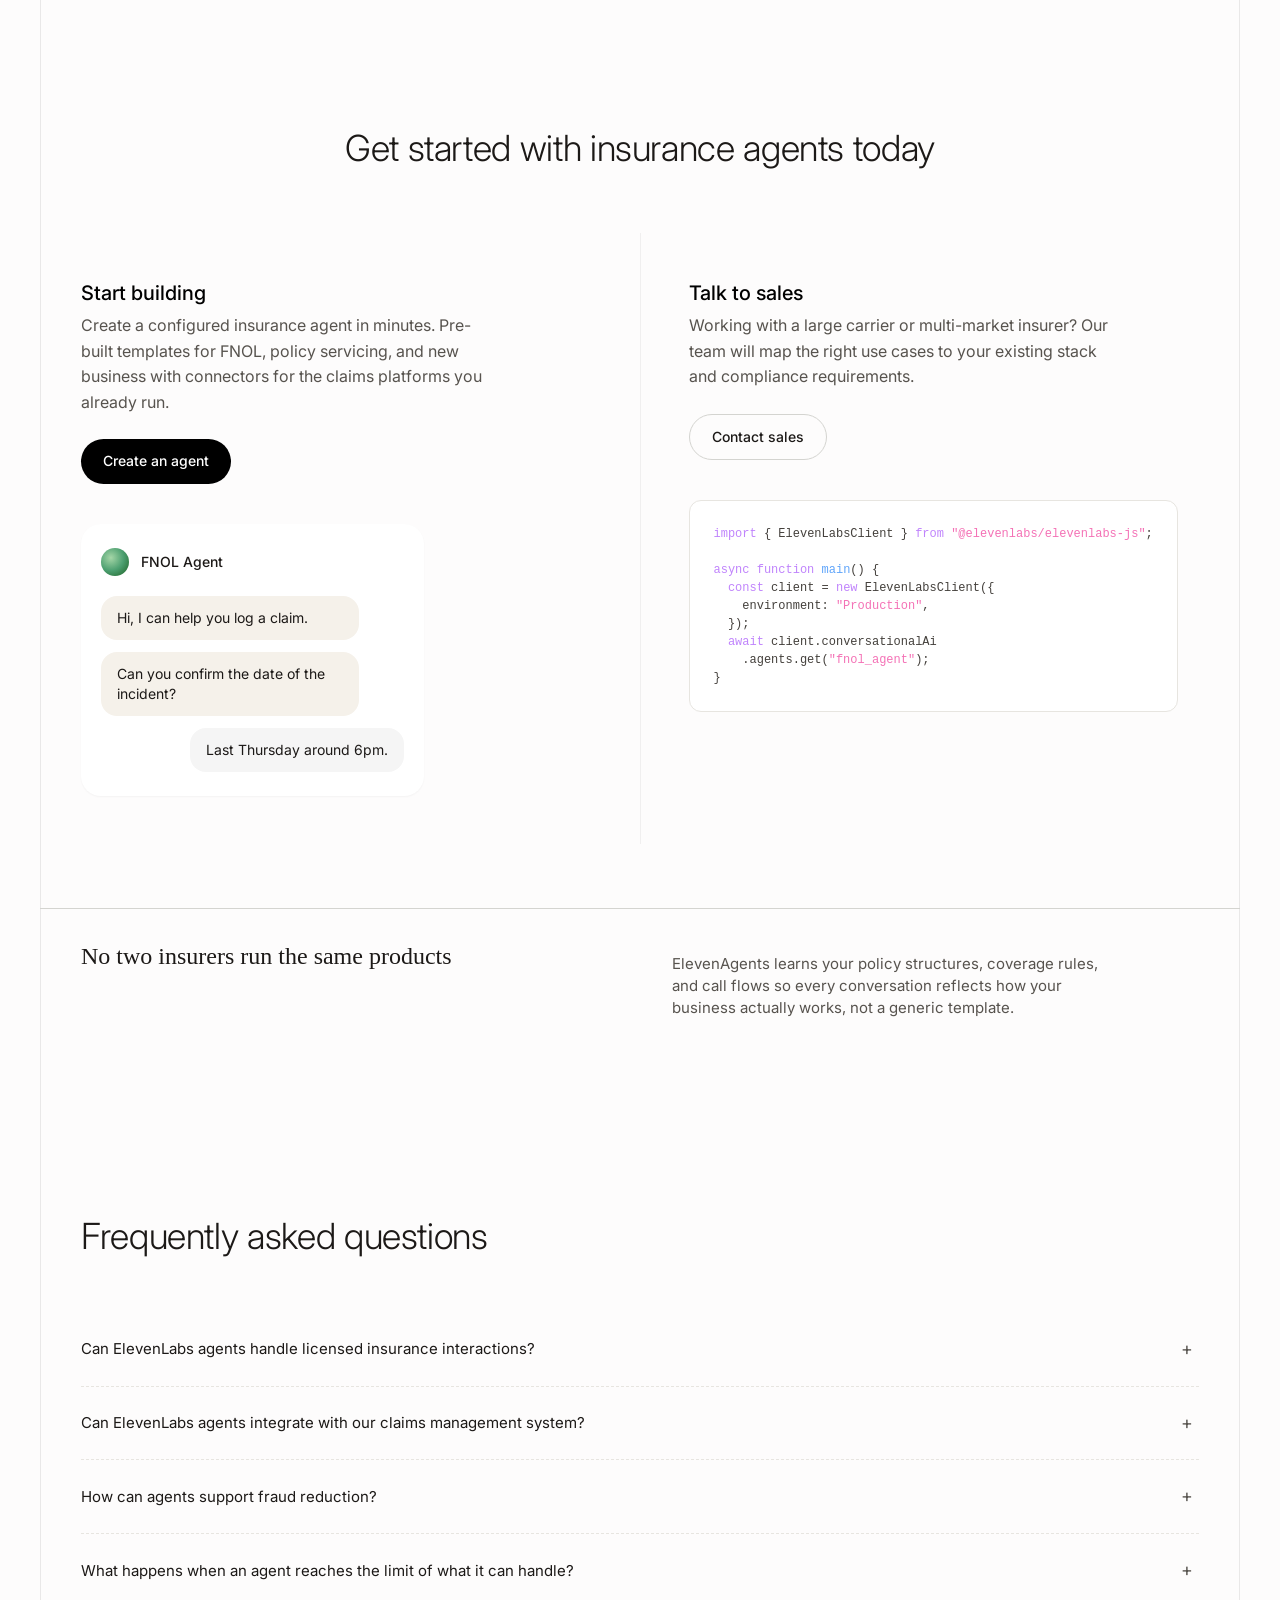
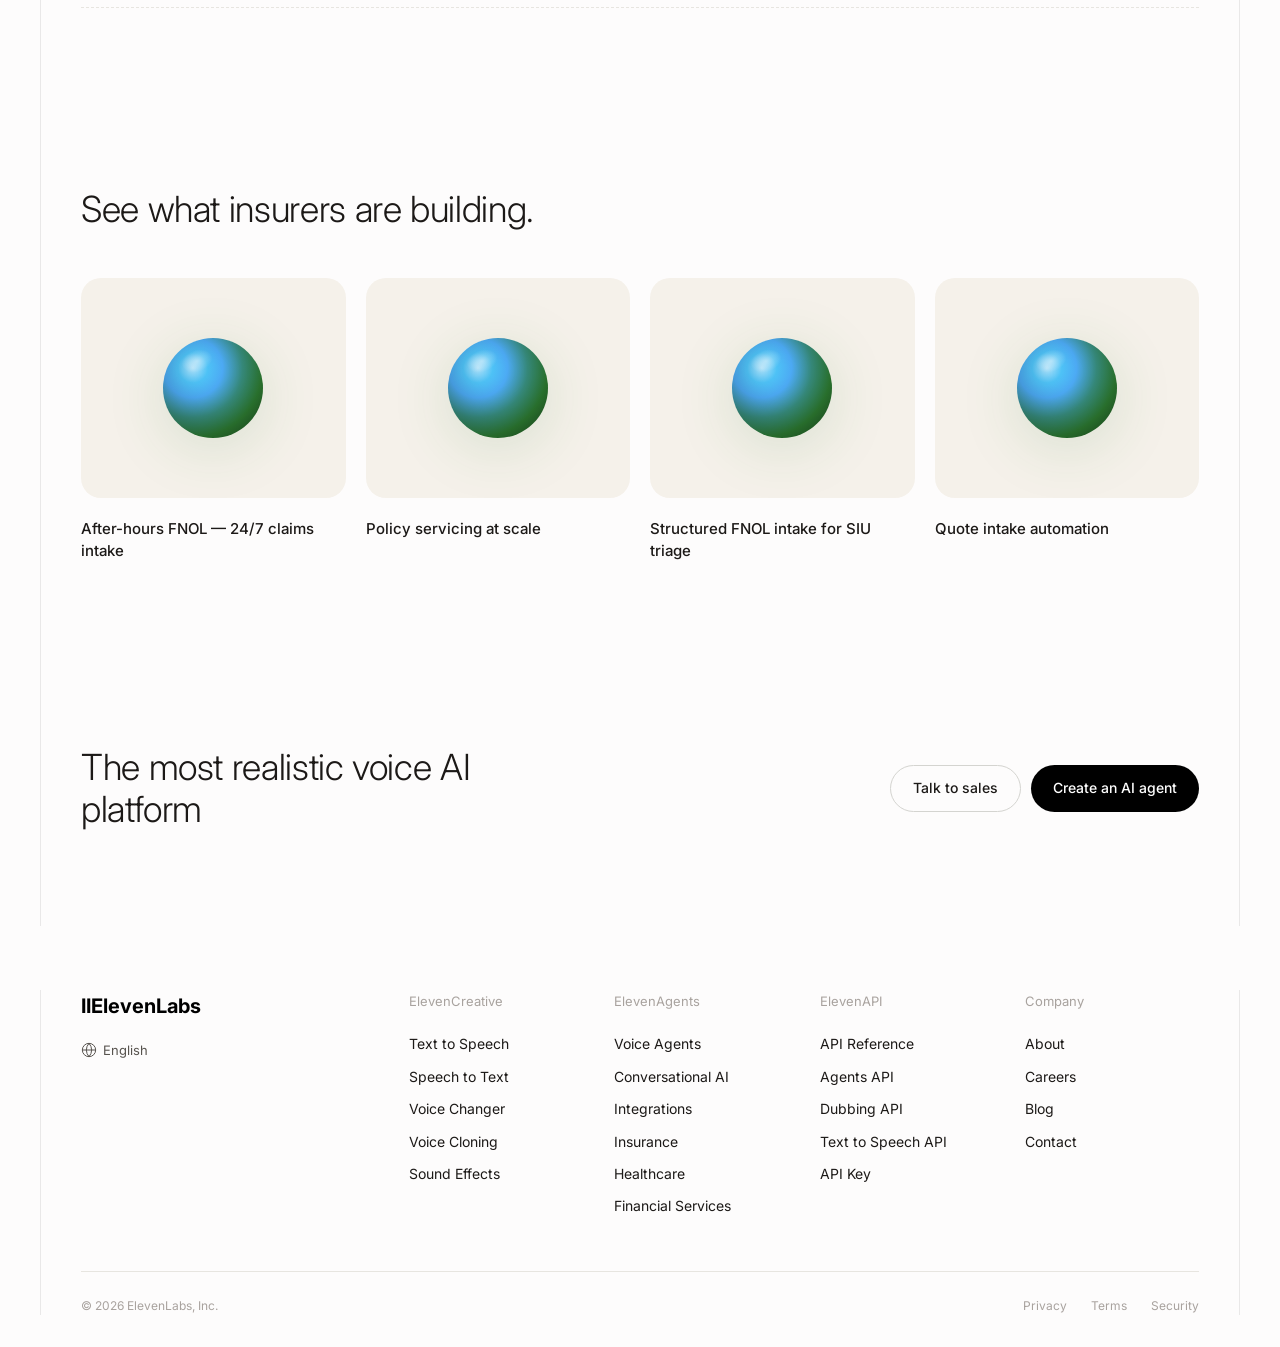
==== commit 7cbbbb61: "Split callout into two-column layout matching section headers Co-Authored-By: Claude Opus 4.6 (1M co" ====
--- a/index.html
+++ b/index.html
@@ -455,7 +455,7 @@
       </div>
 
       <div class="cta-callout-line"></div>
-      <div class="cta-callout">
+      <div class="cta-callout split-header">
         <h3 class="cta-callout-title">No two insurers run the same products</h3>
         <p class="cta-callout-text">ElevenAgents learns your policy structures, coverage rules, and call flows so every conversation reflects how your business actually works, not a generic template.</p>
       </div>
--- a/styles.css
+++ b/styles.css
@@ -101,11 +101,10 @@
 .divider {
   height: 1px;
   background: var(--el-border);
-  margin: 0 calc(50% - 50vw) 48px;
-  width: 100vw;
+  margin: 0 -41px 48px;
 }
 .divider-bottom {
-  margin: 48px calc(50% - 50vw) 0;
+  margin: 48px -41px 0;
 }
 
 /* ===== THREE-COLUMN WITH VERTICAL DIVIDERS ===== */
@@ -896,14 +895,12 @@
 .cta-buttons { display: flex; gap: 10px; }
 .cta-visual { margin-top: 40px; }
 .cta-callout {
-  text-align: left;
-  max-width: 680px;
+  margin-bottom: 0;
 }
 .cta-callout-line {
-  width: 100%;
   height: 1px;
   background: var(--el-gray-300);
-  margin: 64px 0 32px;
+  margin: 64px -41px 32px;
 }
 .cta-callout-title {
   font-family: Waldenburg, Georgia, serif;
@@ -911,12 +908,14 @@
   font-size: 24px;
   line-height: 1.3;
   color: var(--el-gray-900);
-  margin-bottom: 12px;
+  max-width: 520px;
 }
 .cta-callout-text {
   font-size: 15px;
   line-height: 1.6;
   color: var(--el-gray-600);
+  max-width: 440px;
+  padding-top: 6px;
 }
 .code-mockup {
   background: var(--el-white);
@@ -1277,7 +1276,7 @@
   .footer-bottom { flex-direction: column; gap: 10px; align-items: flex-start; }
 
   /* Dividers full-bleed on mobile */
-  .divider { margin-left: -20px; margin-right: -20px; width: calc(100% + 40px); }
+  .divider { margin-left: -25px; margin-right: -25px; }
 
   /* Buttons */
   .btn { font-size: 14px; padding: 10px 18px; }
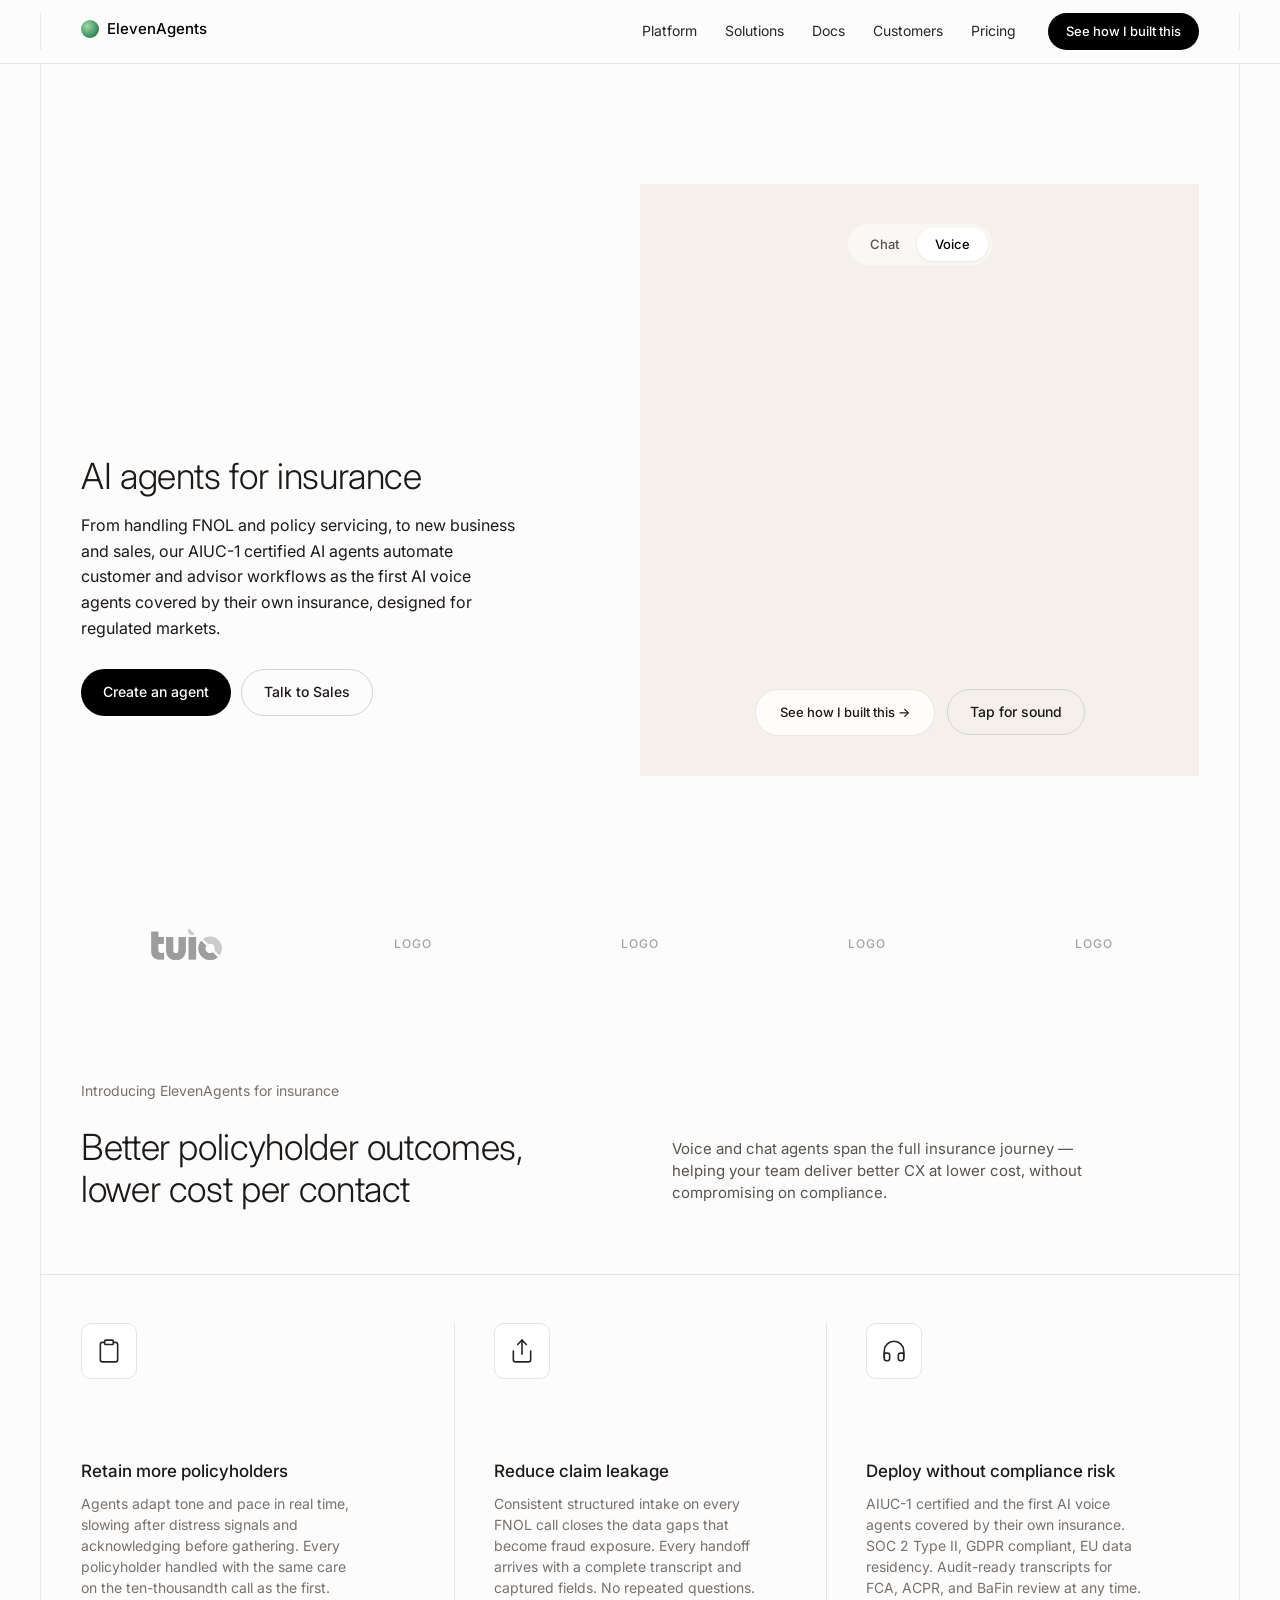
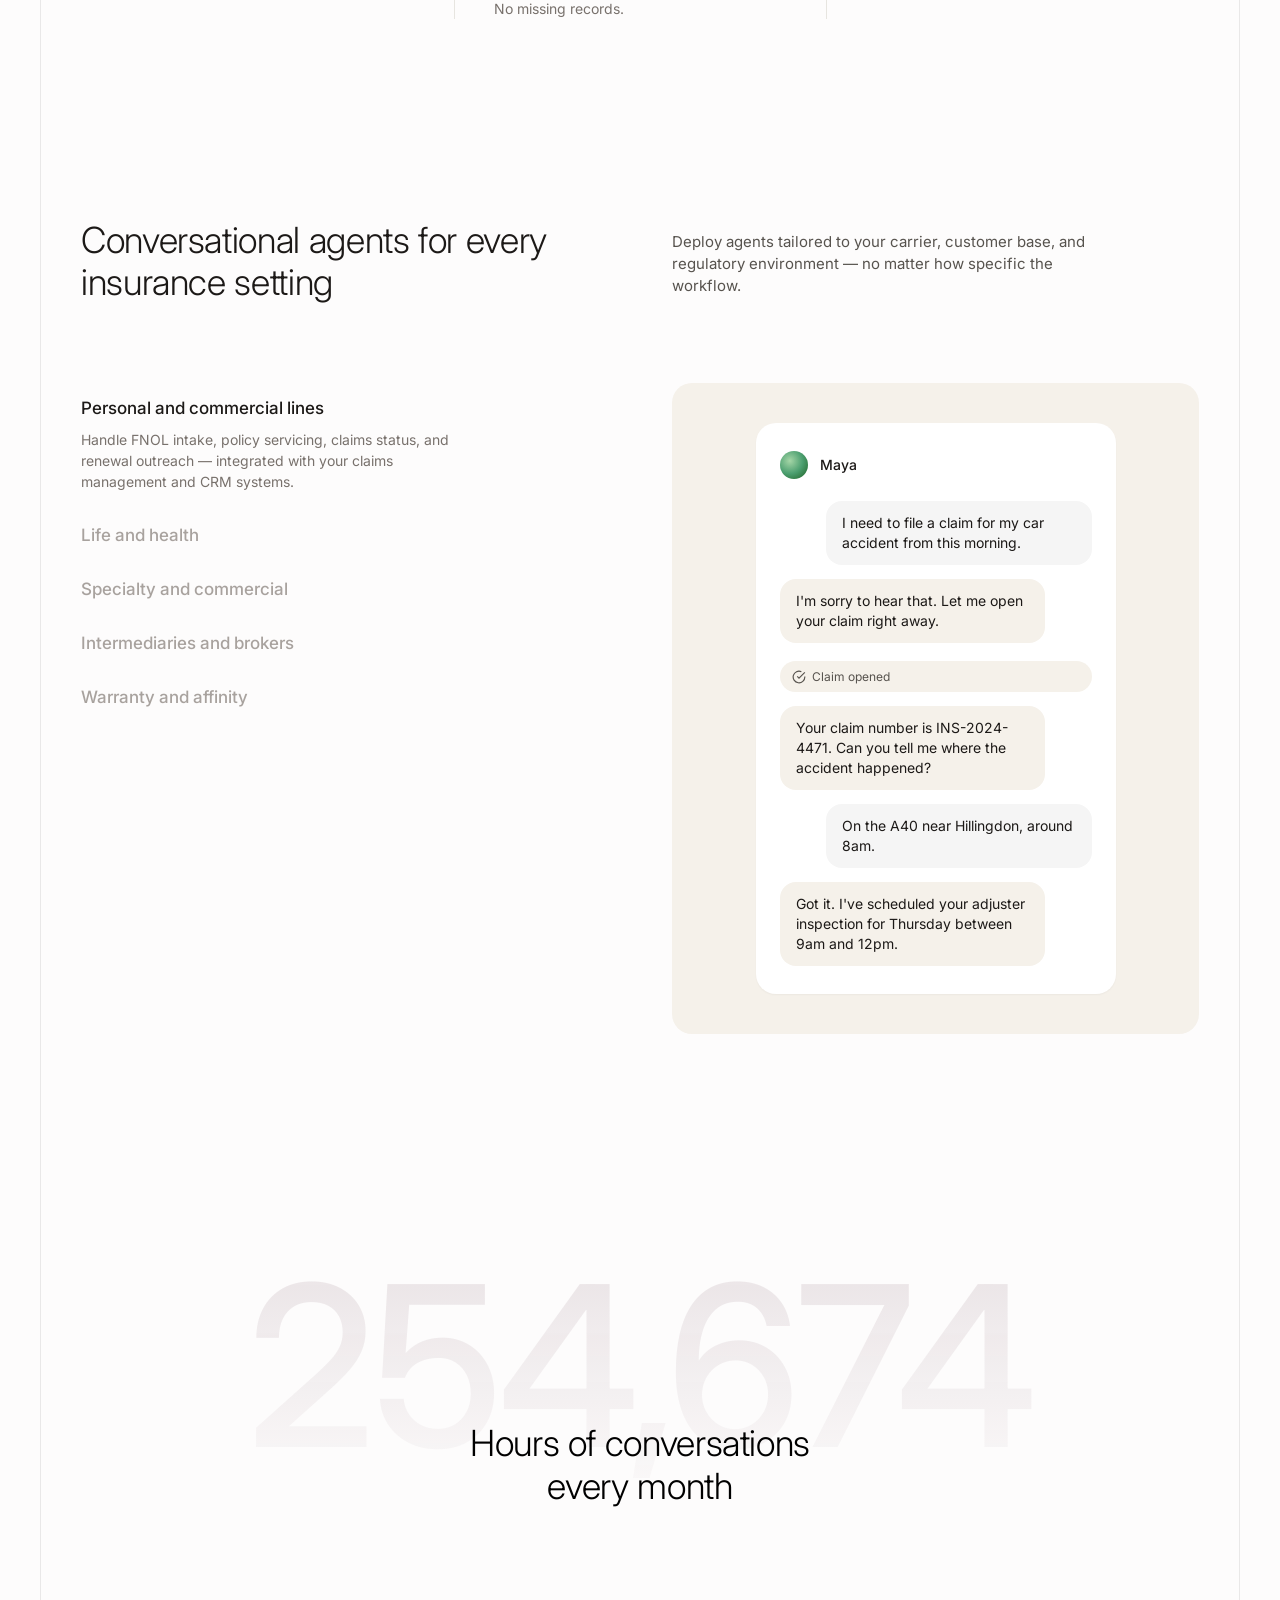
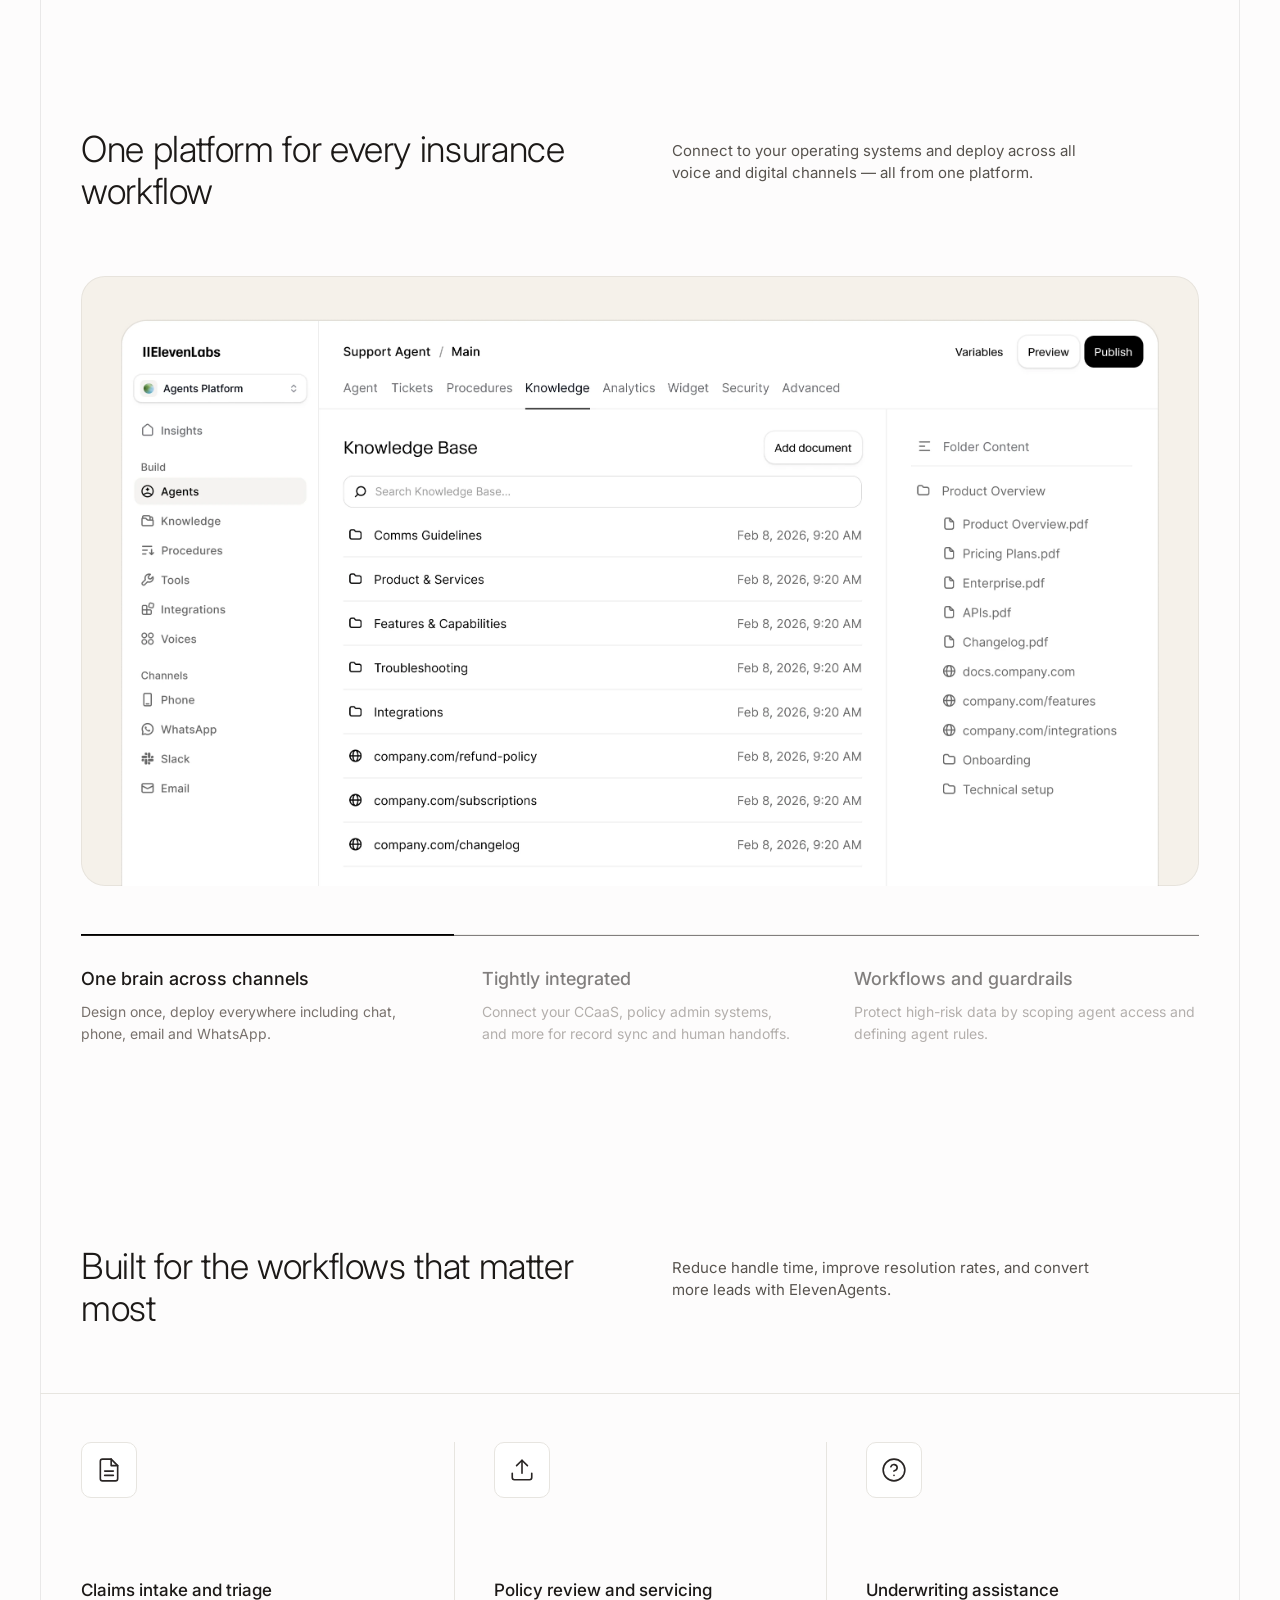
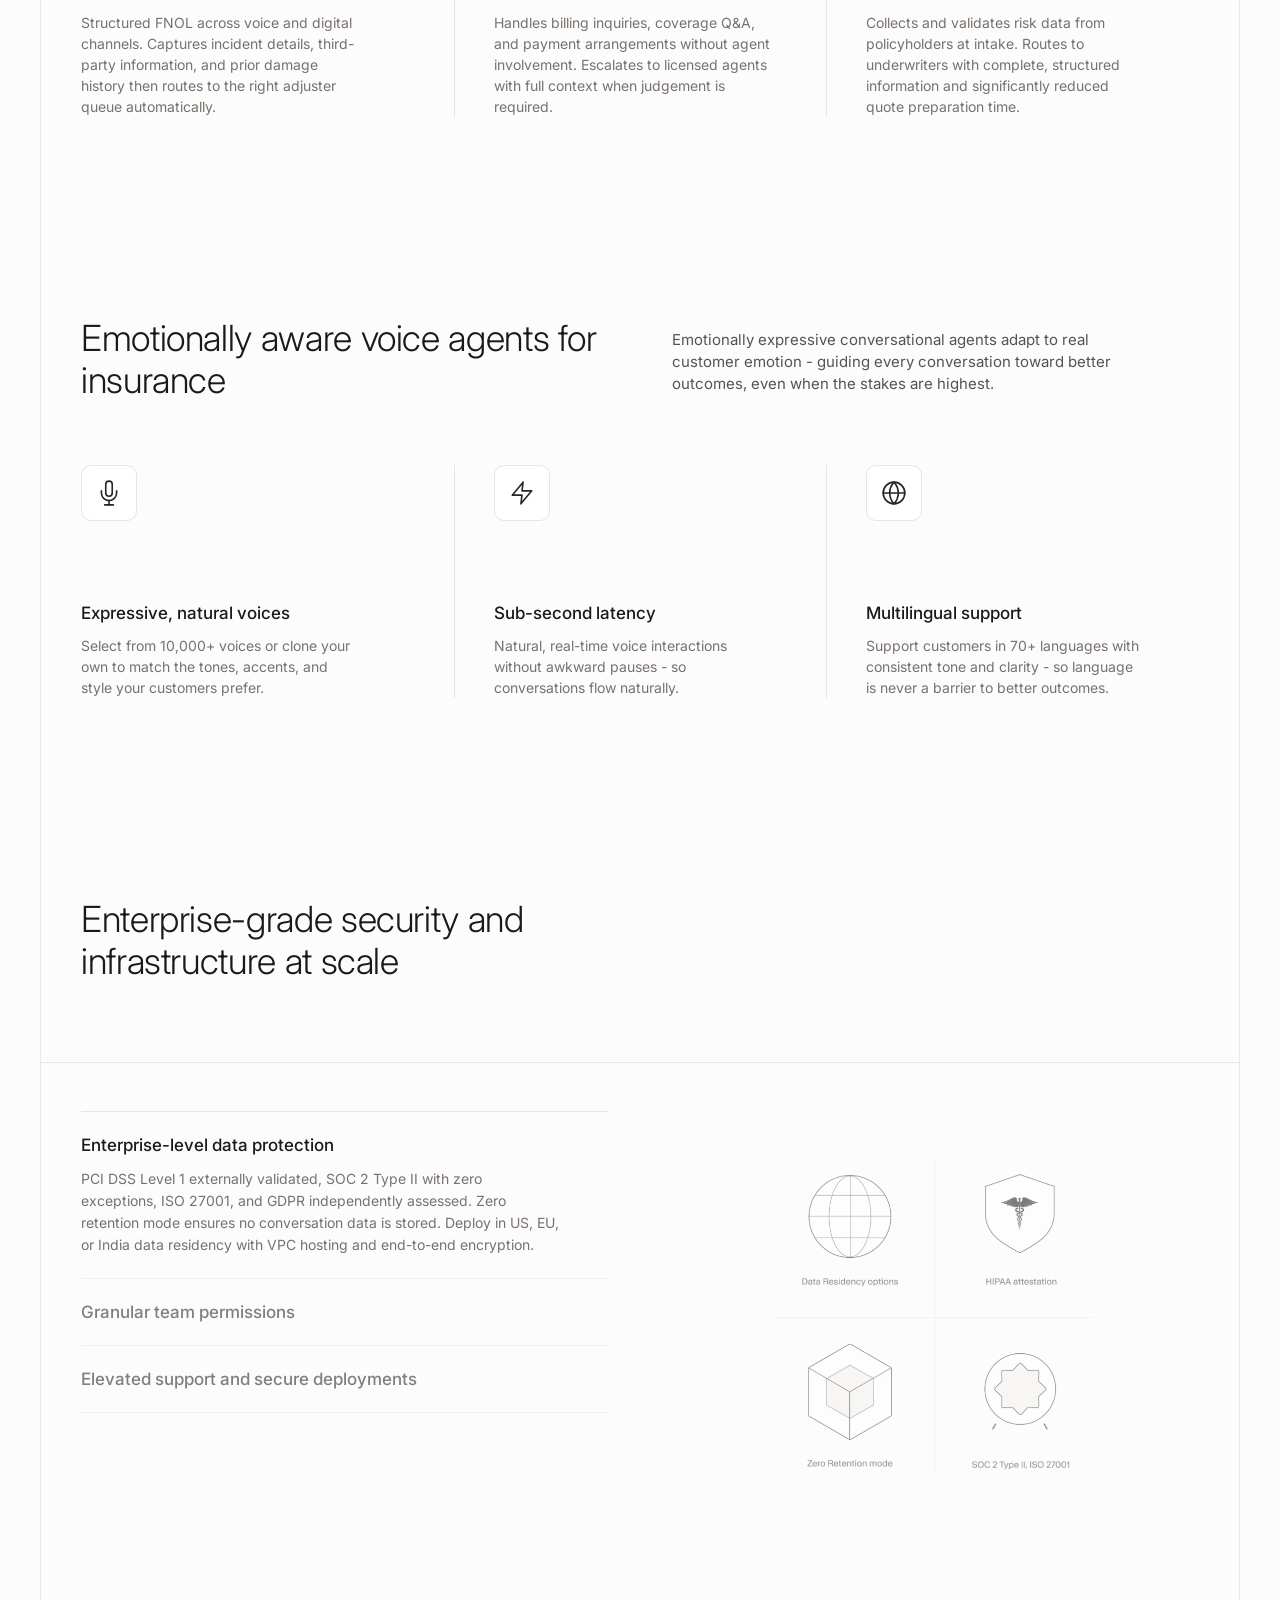
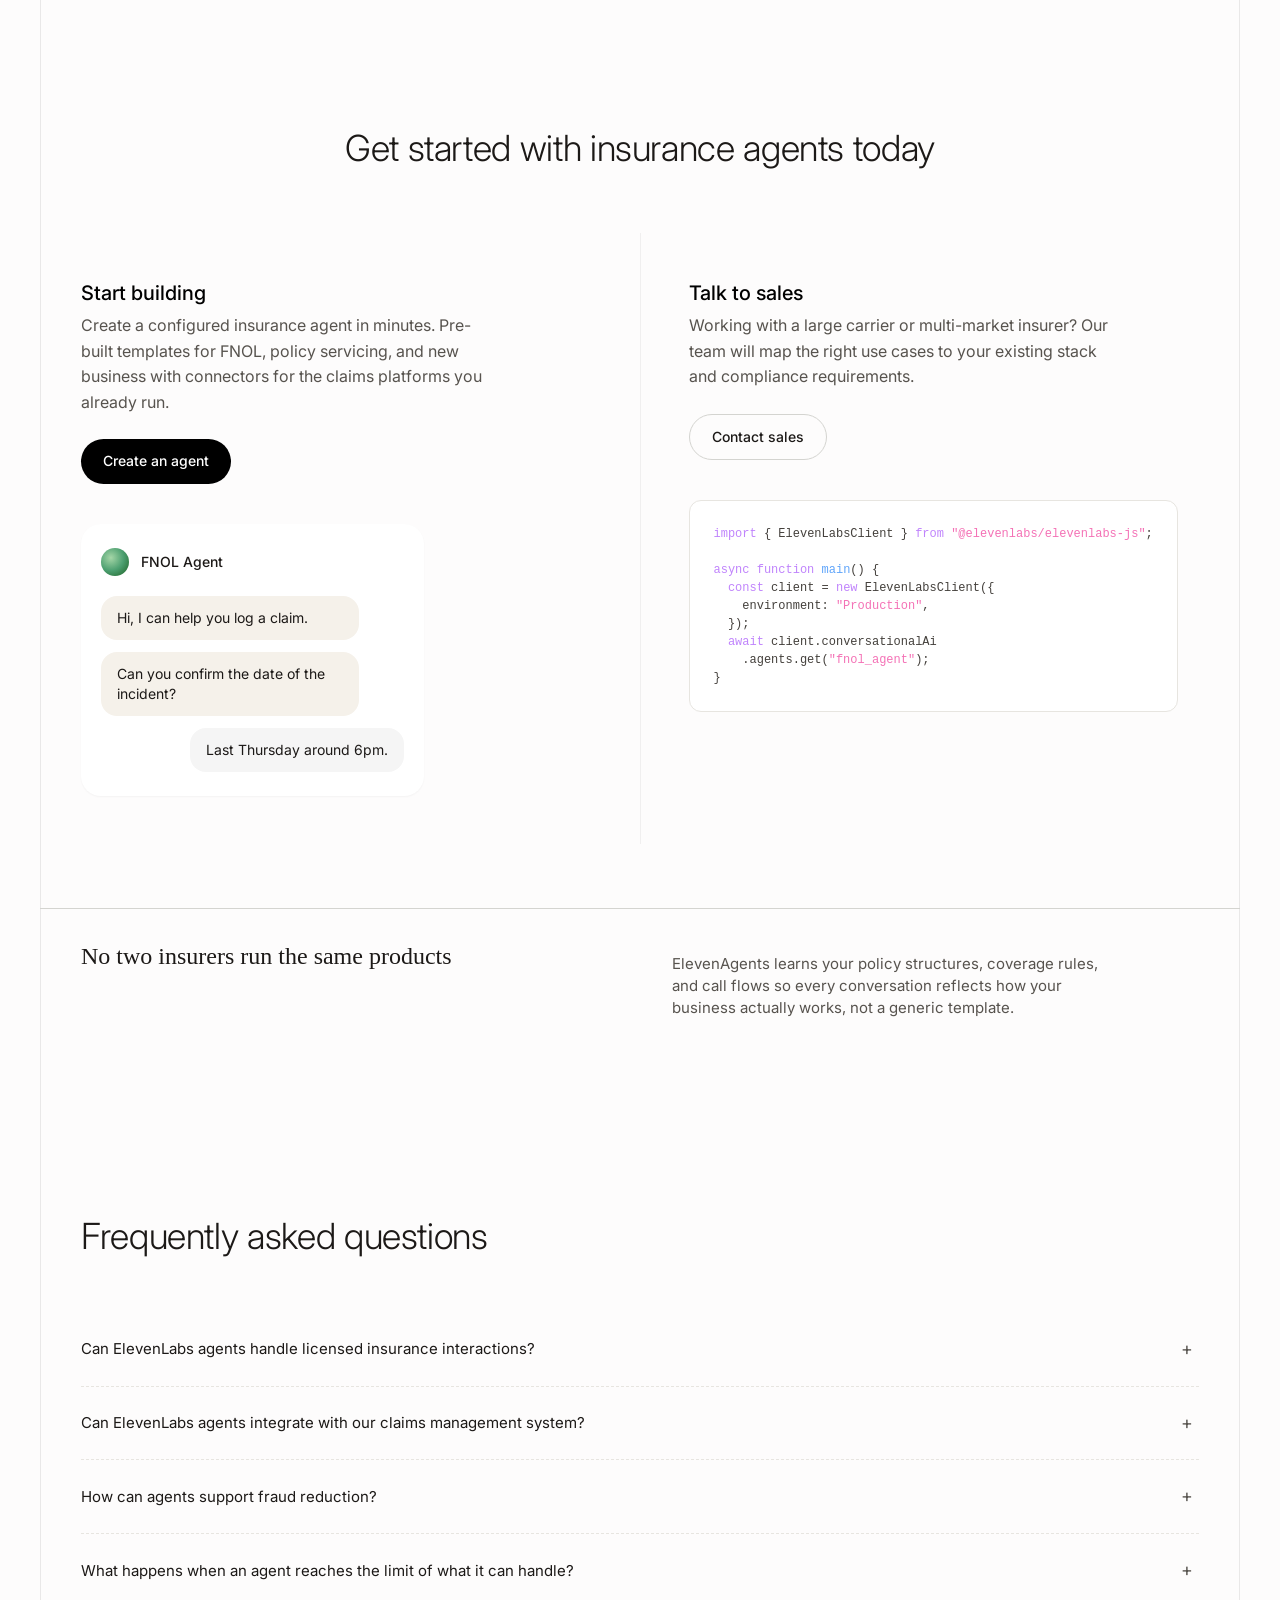
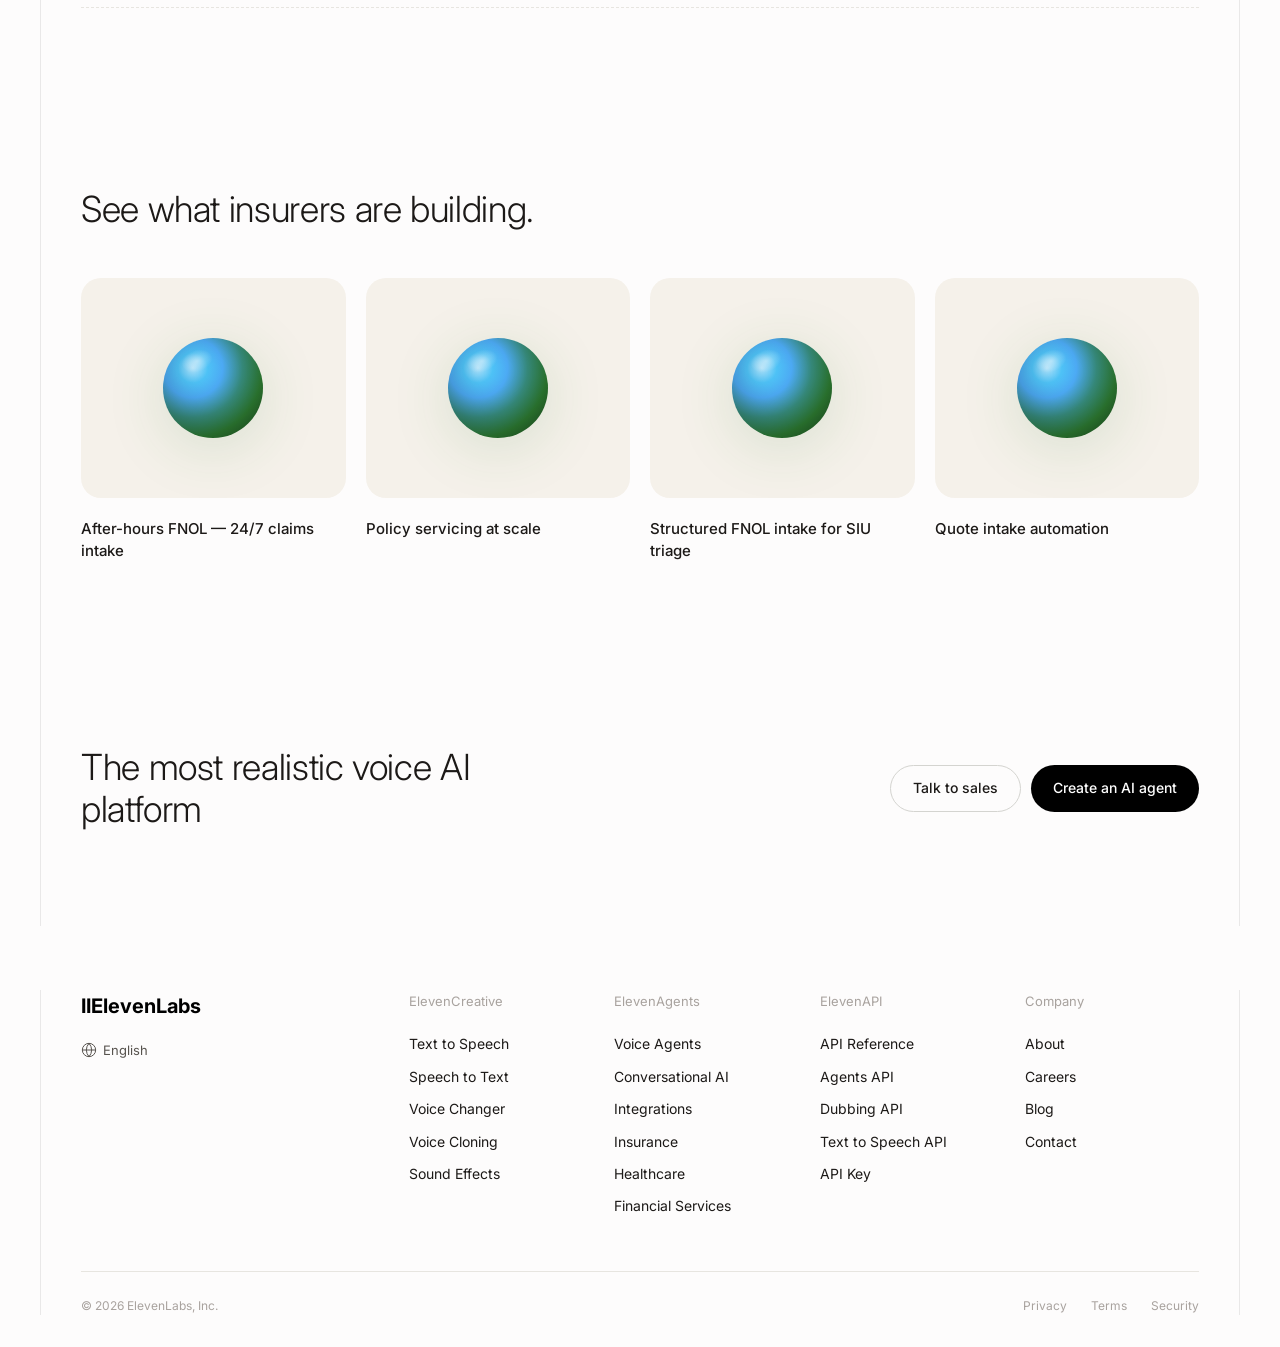
==== commit 82646def: "Link all Create an agent buttons to ElevenLabs agents app Co-Authored-By: Claude Opus 4.6 (1M contex" ====
--- a/index.html
+++ b/index.html
@@ -47,7 +47,7 @@
           <h1>AI agents for insurance</h1>
           <p>From handling FNOL and policy servicing, to new business and sales, our AIUC-1 certified AI agents automate customer and advisor workflows as the first AI voice agents covered by their own insurance, designed for regulated markets.</p>
           <div class="hero-ctas">
-            <a href="#get-started" class="btn btn-primary">Create an agent</a>
+            <a href="https://elevenlabs.io/app/agents" class="btn btn-primary">Create an agent</a>
             <a href="https://elevenlabs.io/contact-sales?platform=agents" class="btn btn-outline">Talk to Sales</a>
           </div>
         </div>
@@ -419,7 +419,7 @@
         <div class="cta-col">
           <h3>Start building</h3>
           <p>Create a configured insurance agent in minutes. Pre-built templates for FNOL, policy servicing, and new business with connectors for the claims platforms you already run.</p>
-          <a href="#" class="btn btn-primary">Create an agent</a>
+          <a href="https://elevenlabs.io/app/agents" class="btn btn-primary">Create an agent</a>
           <div class="cta-visual">
             <div class="chat-mockup small">
               <div class="chat-header">
@@ -551,7 +551,7 @@
         <h2>The most realistic voice AI platform</h2>
         <div class="prefooter-buttons">
           <a href="https://elevenlabs.io/contact-sales?platform=agents" class="btn btn-outline">Talk to sales</a>
-          <a href="#" class="btn btn-primary">Create an AI agent</a>
+          <a href="https://elevenlabs.io/app/agents" class="btn btn-primary">Create an AI agent</a>
         </div>
       </div>
     </div>
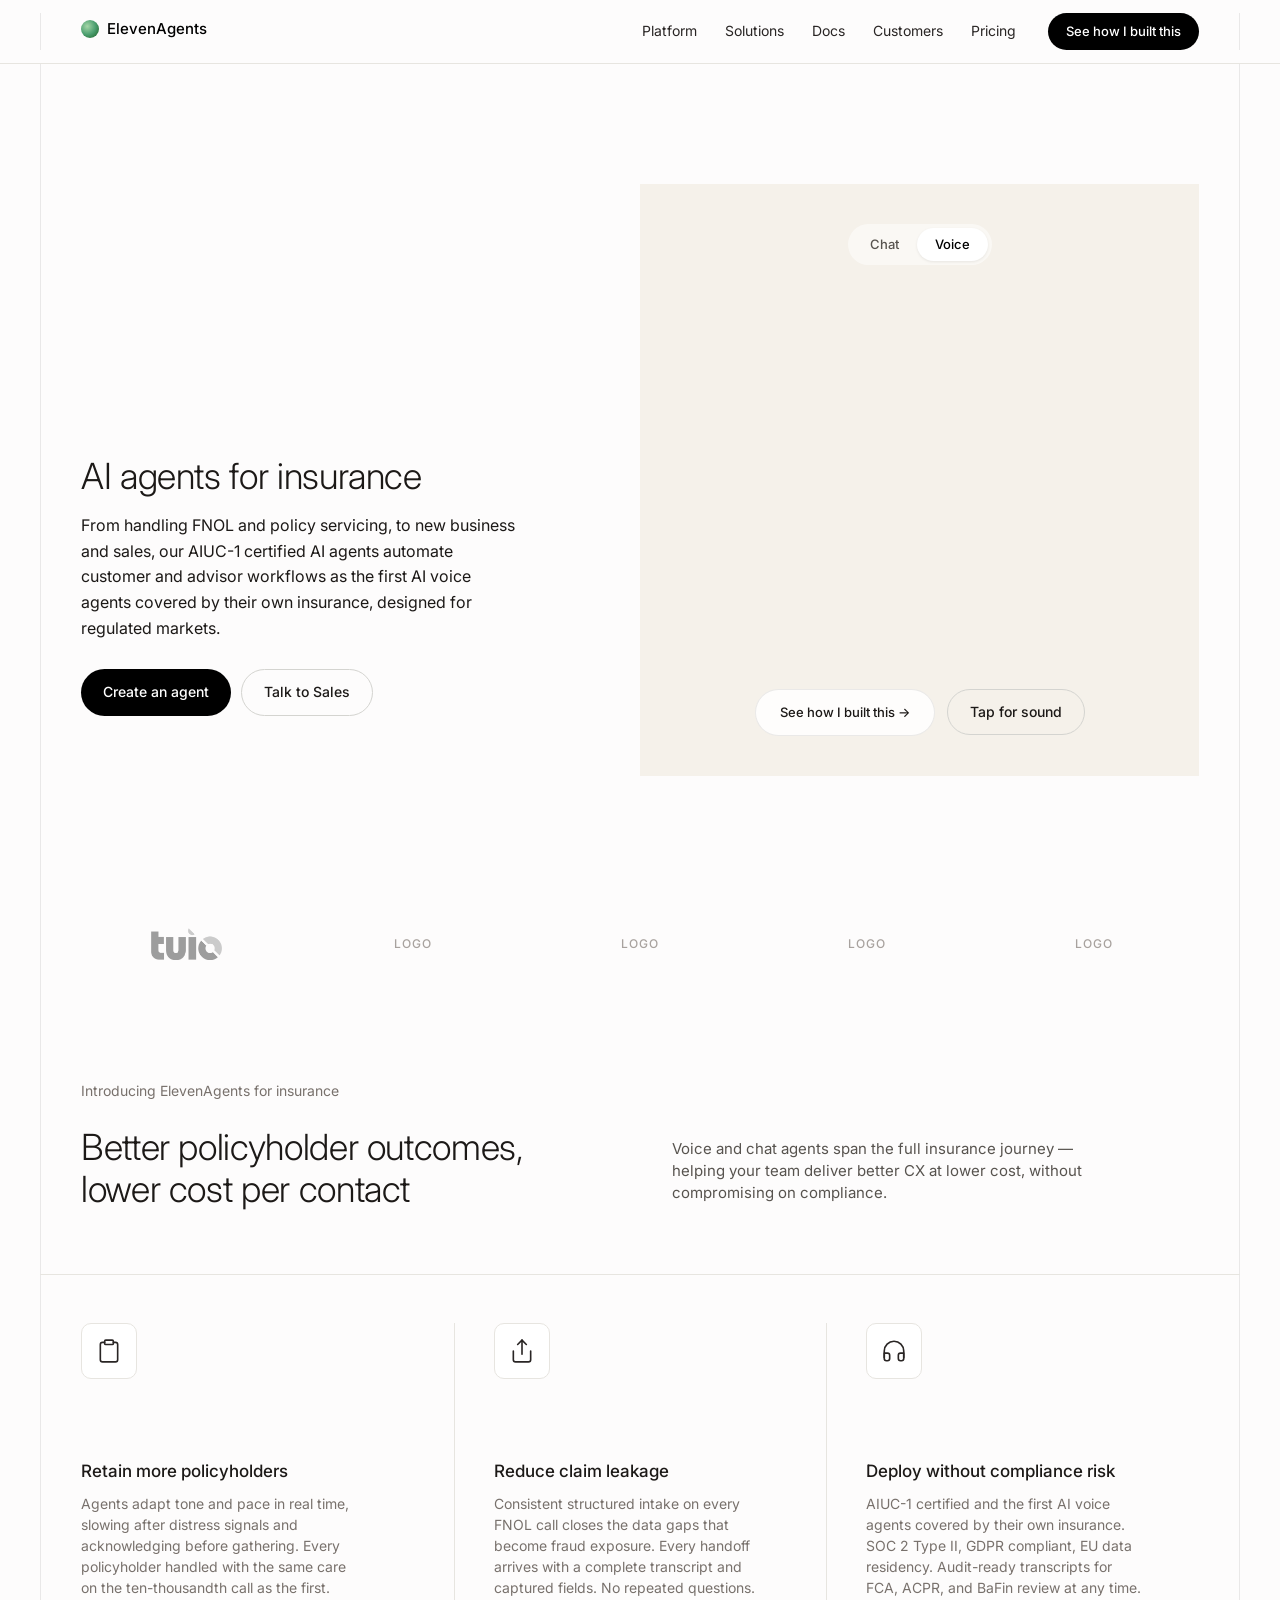
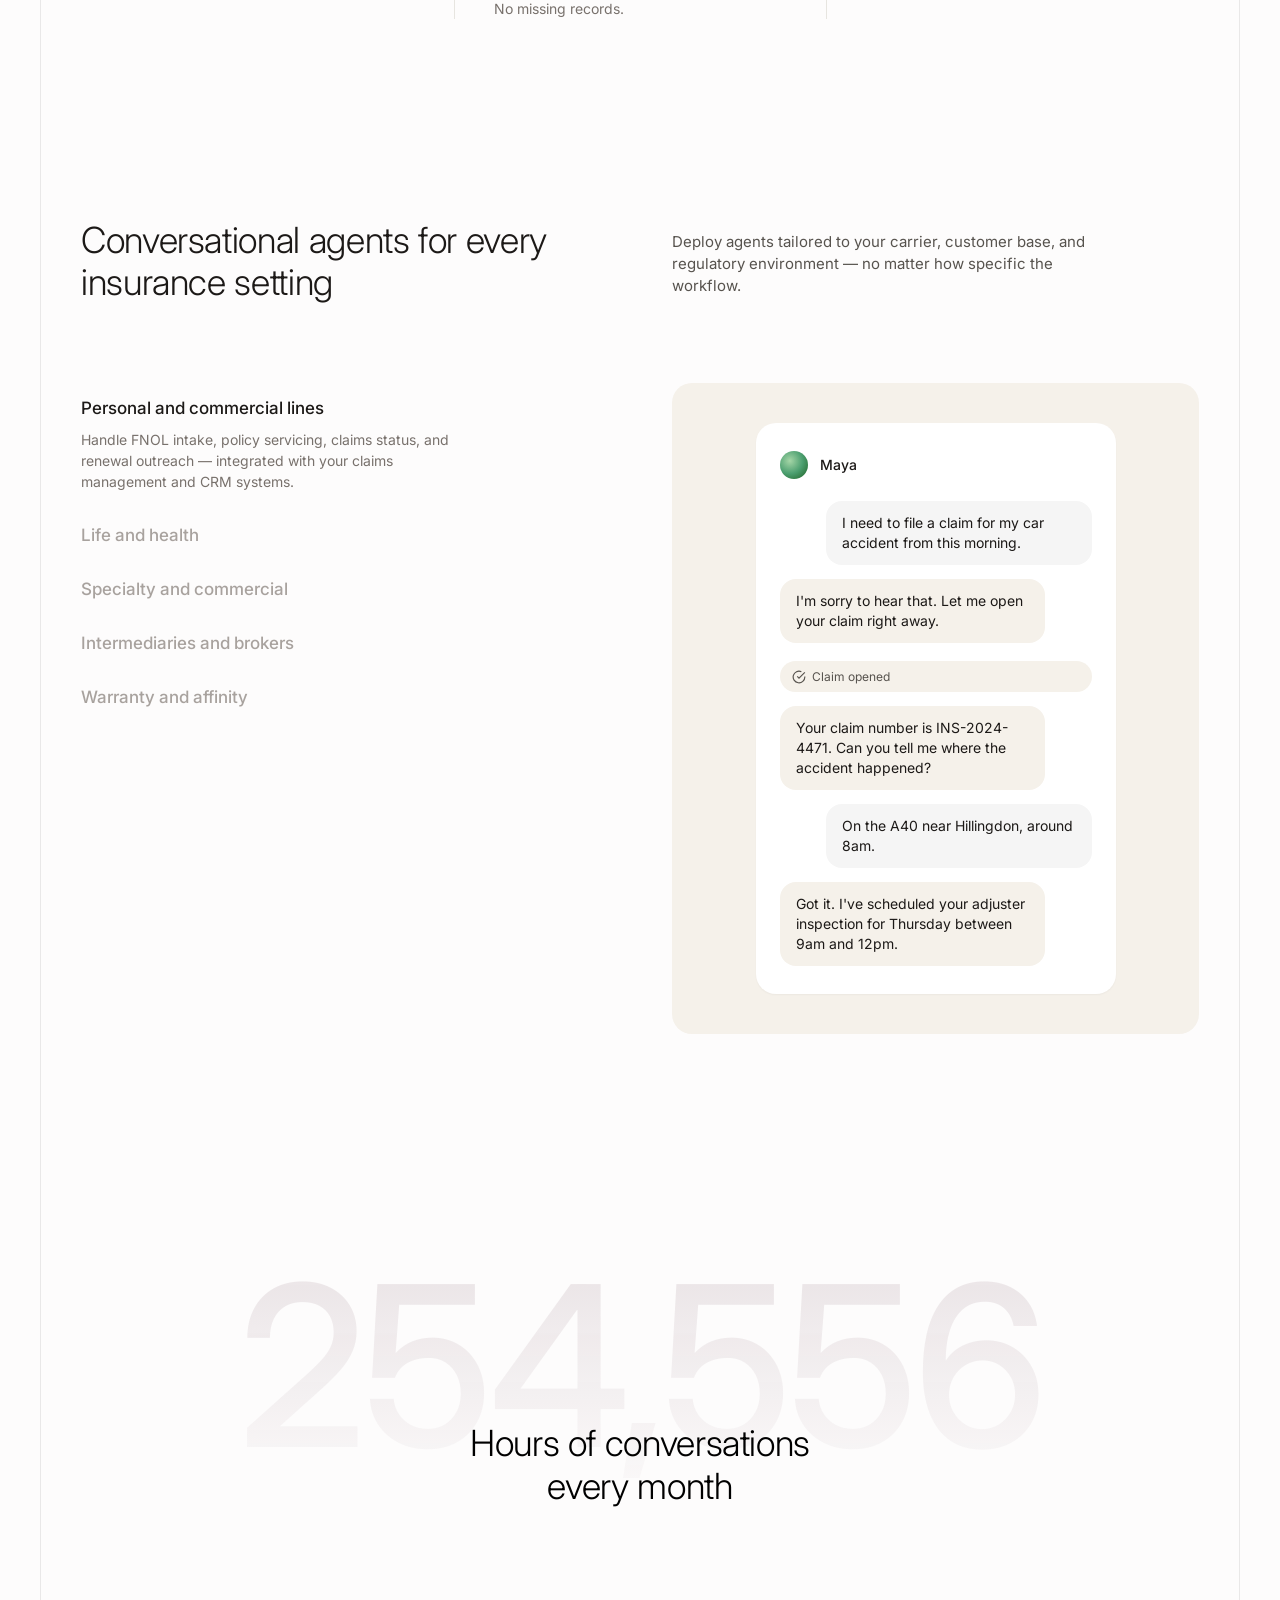
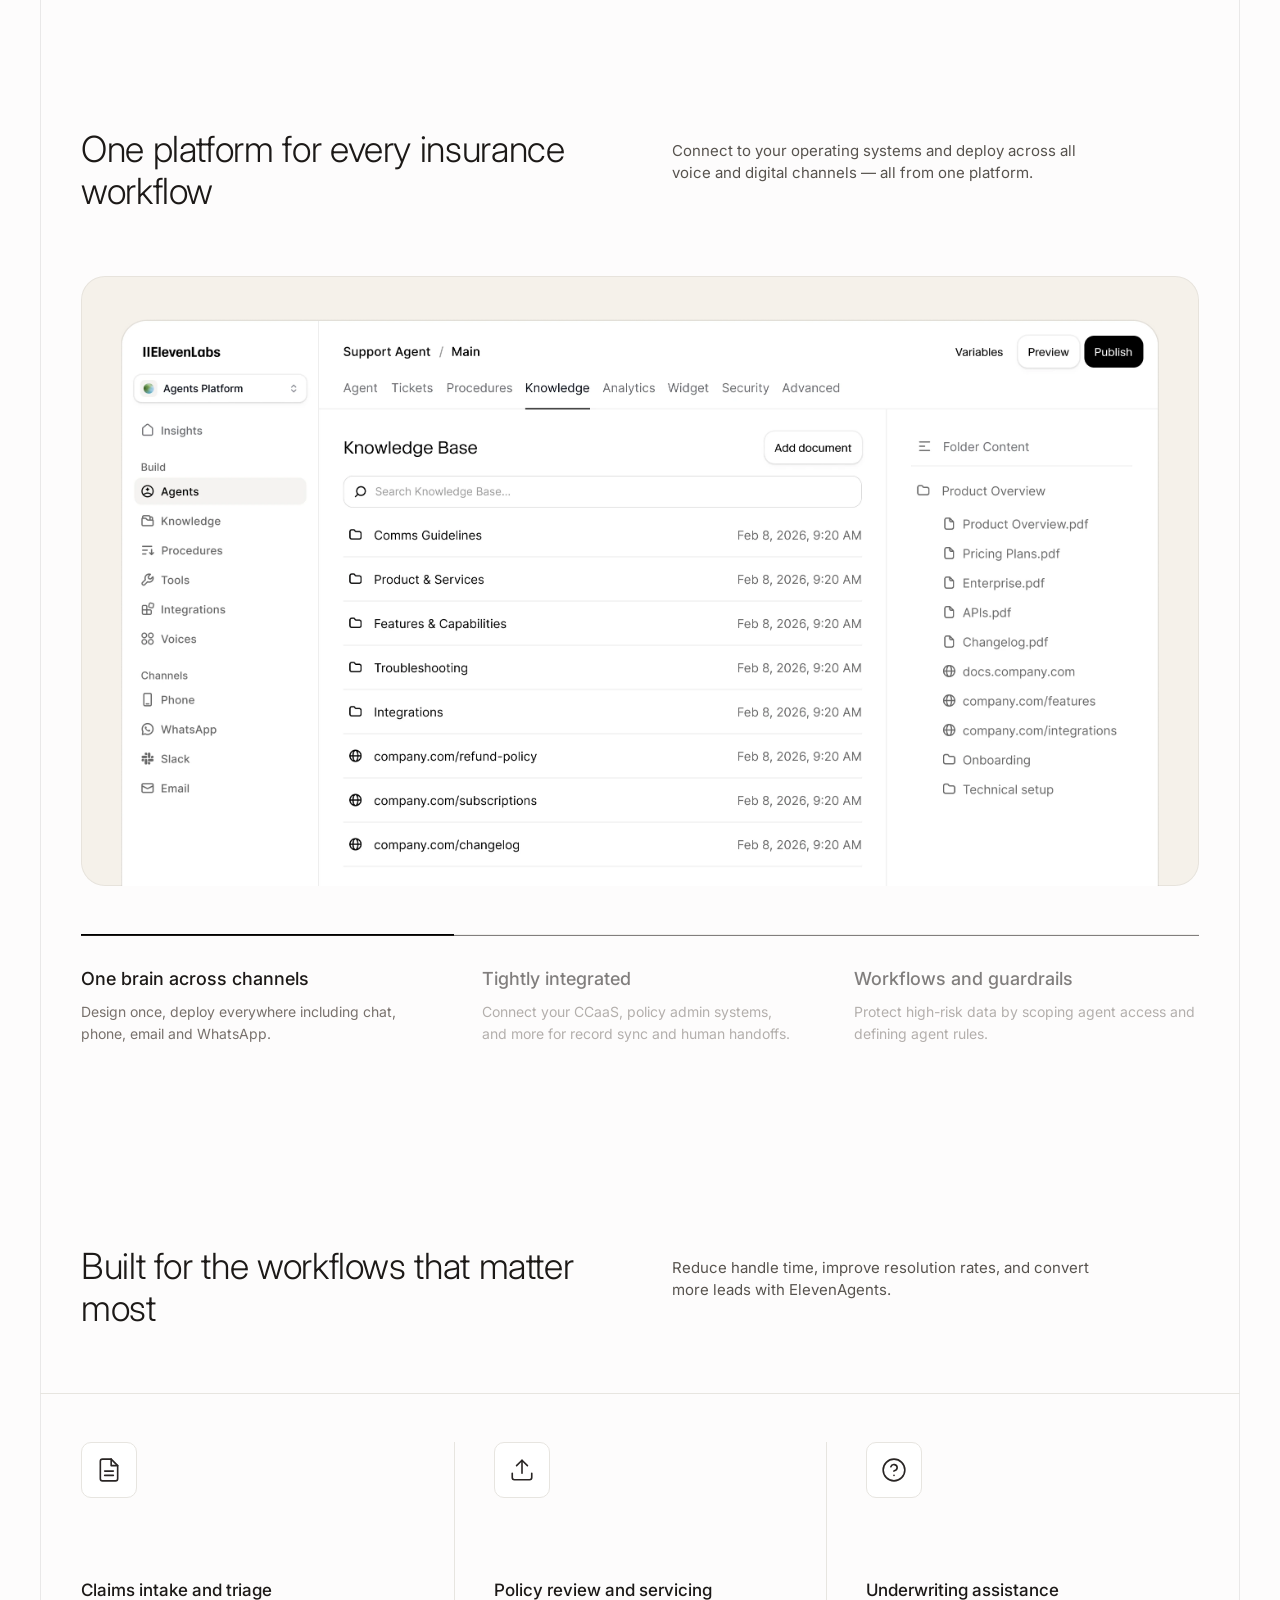
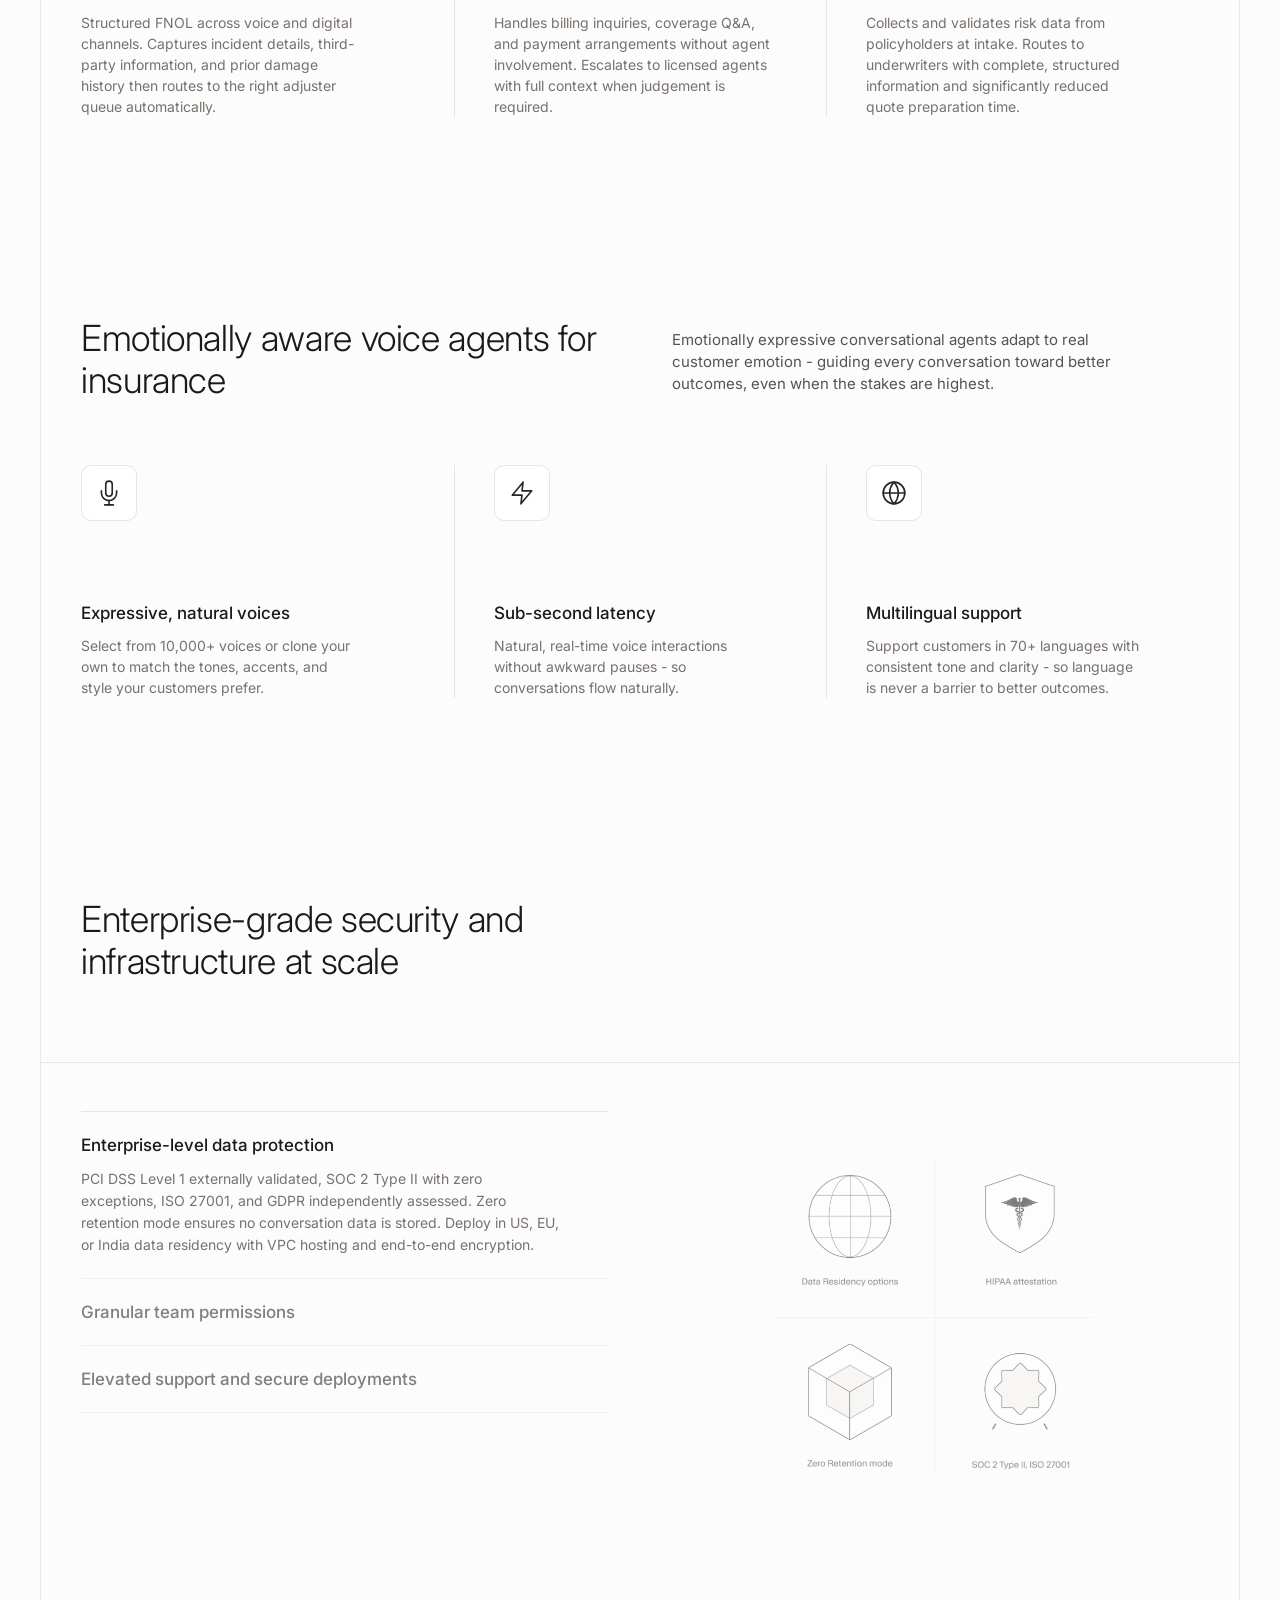
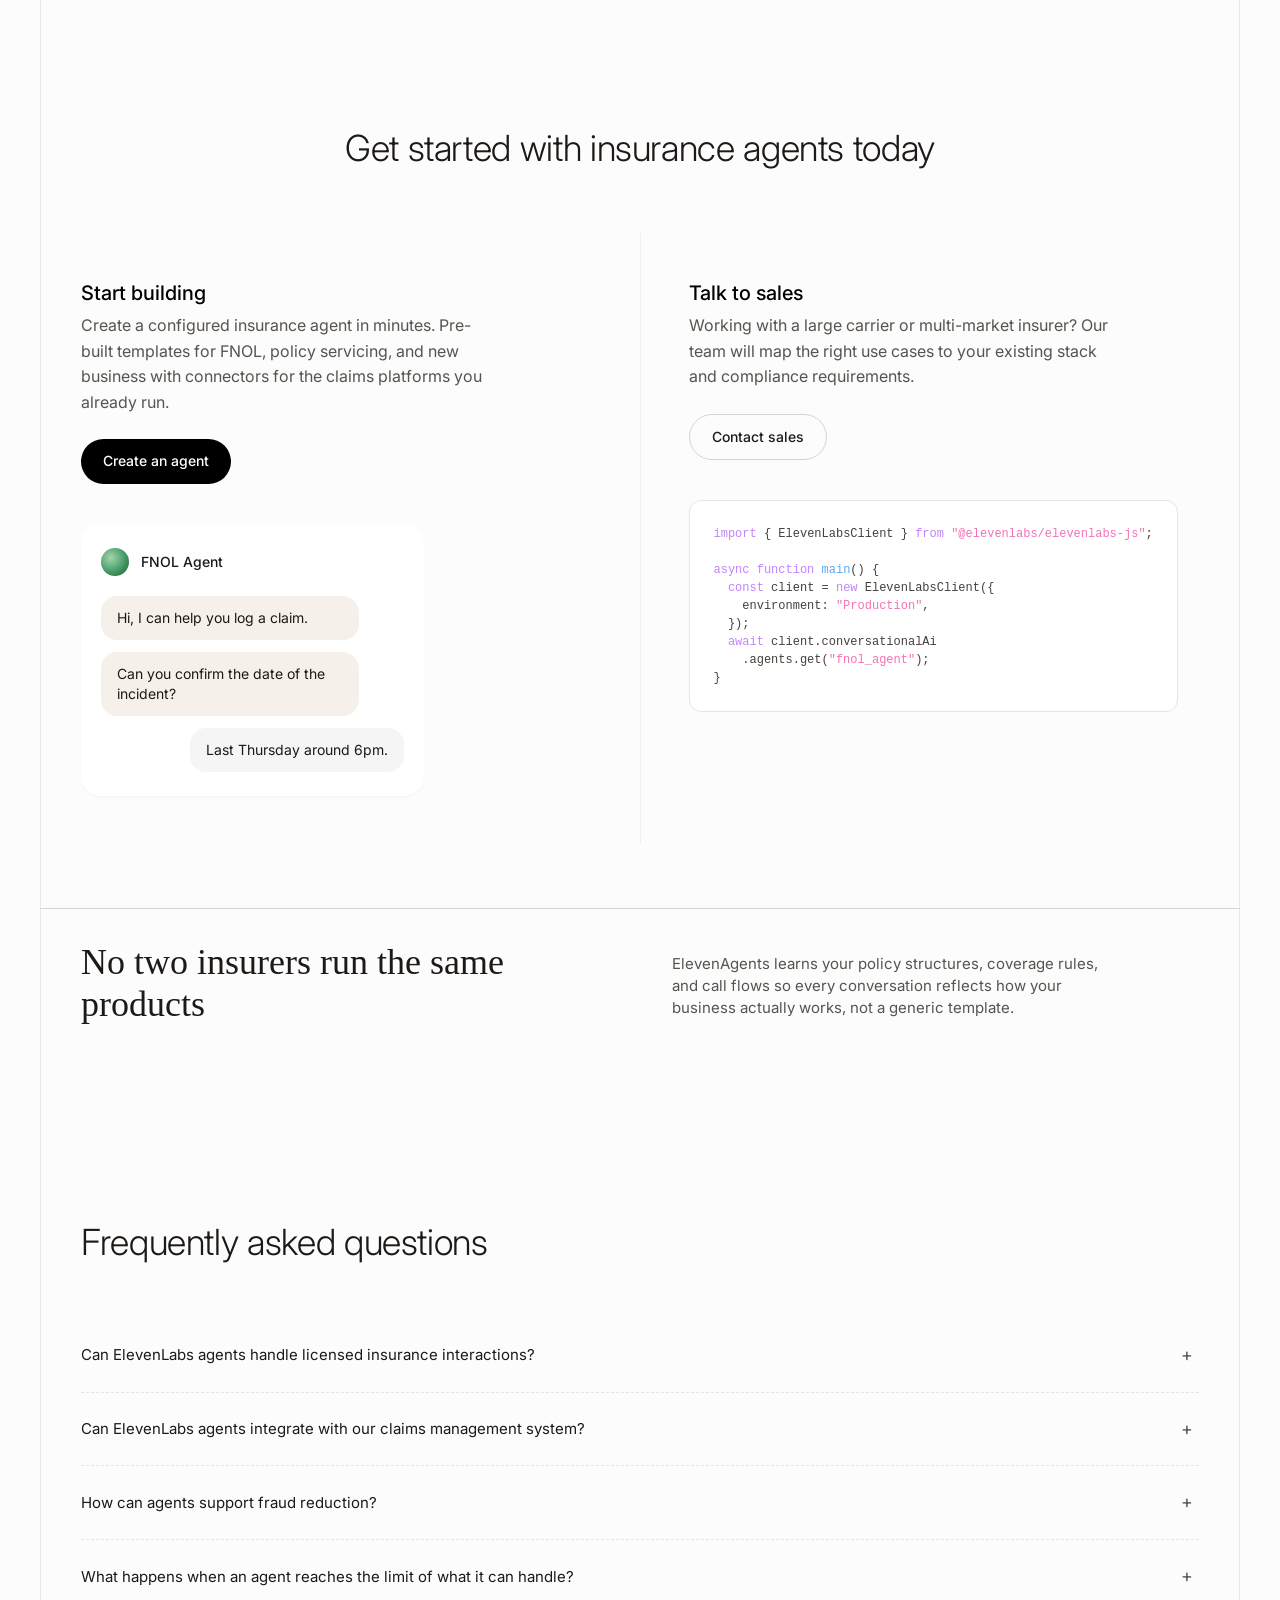
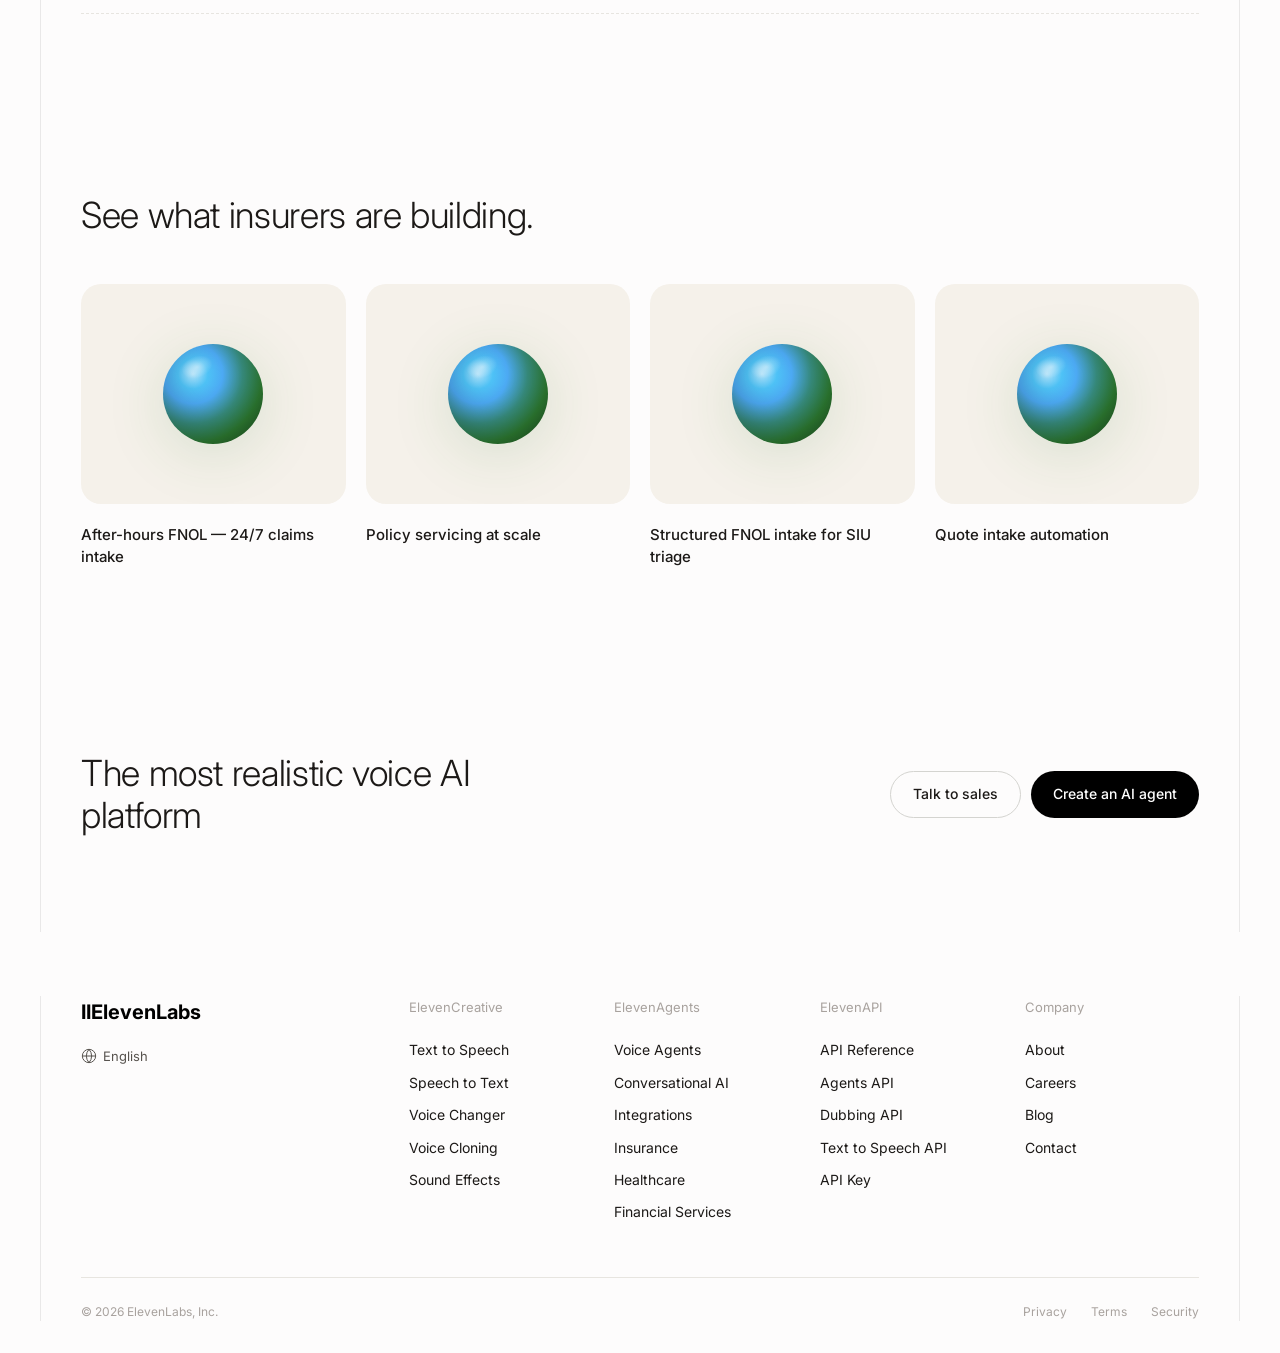
==== commit 81b5d290: "Link Platform nav to ElevenLabs creative page Co-Authored-By: Claude Opus 4.6 (1M context) <noreply@" ====
--- a/index.html
+++ b/index.html
@@ -28,7 +28,7 @@
       </div>
       <div class="header-right">
         <nav class="nav-links">
-          <a href="#">Platform</a>
+          <a href="https://elevenlabs.io/creative">Platform</a>
           <a href="#">Solutions</a>
           <a href="https://elevenlabs.io/docs/eleven-agents/overview">Docs</a>
           <a href="https://elevenlabs.io/customer-stories/agents">Customers</a>
--- a/styles.css
+++ b/styles.css
@@ -905,8 +905,8 @@
 .cta-callout-title {
   font-family: Waldenburg, Georgia, serif;
   font-weight: 400;
-  font-size: 24px;
-  line-height: 1.3;
+  font-size: 36px;
+  line-height: 42px;
   color: var(--el-gray-900);
   max-width: 520px;
 }
